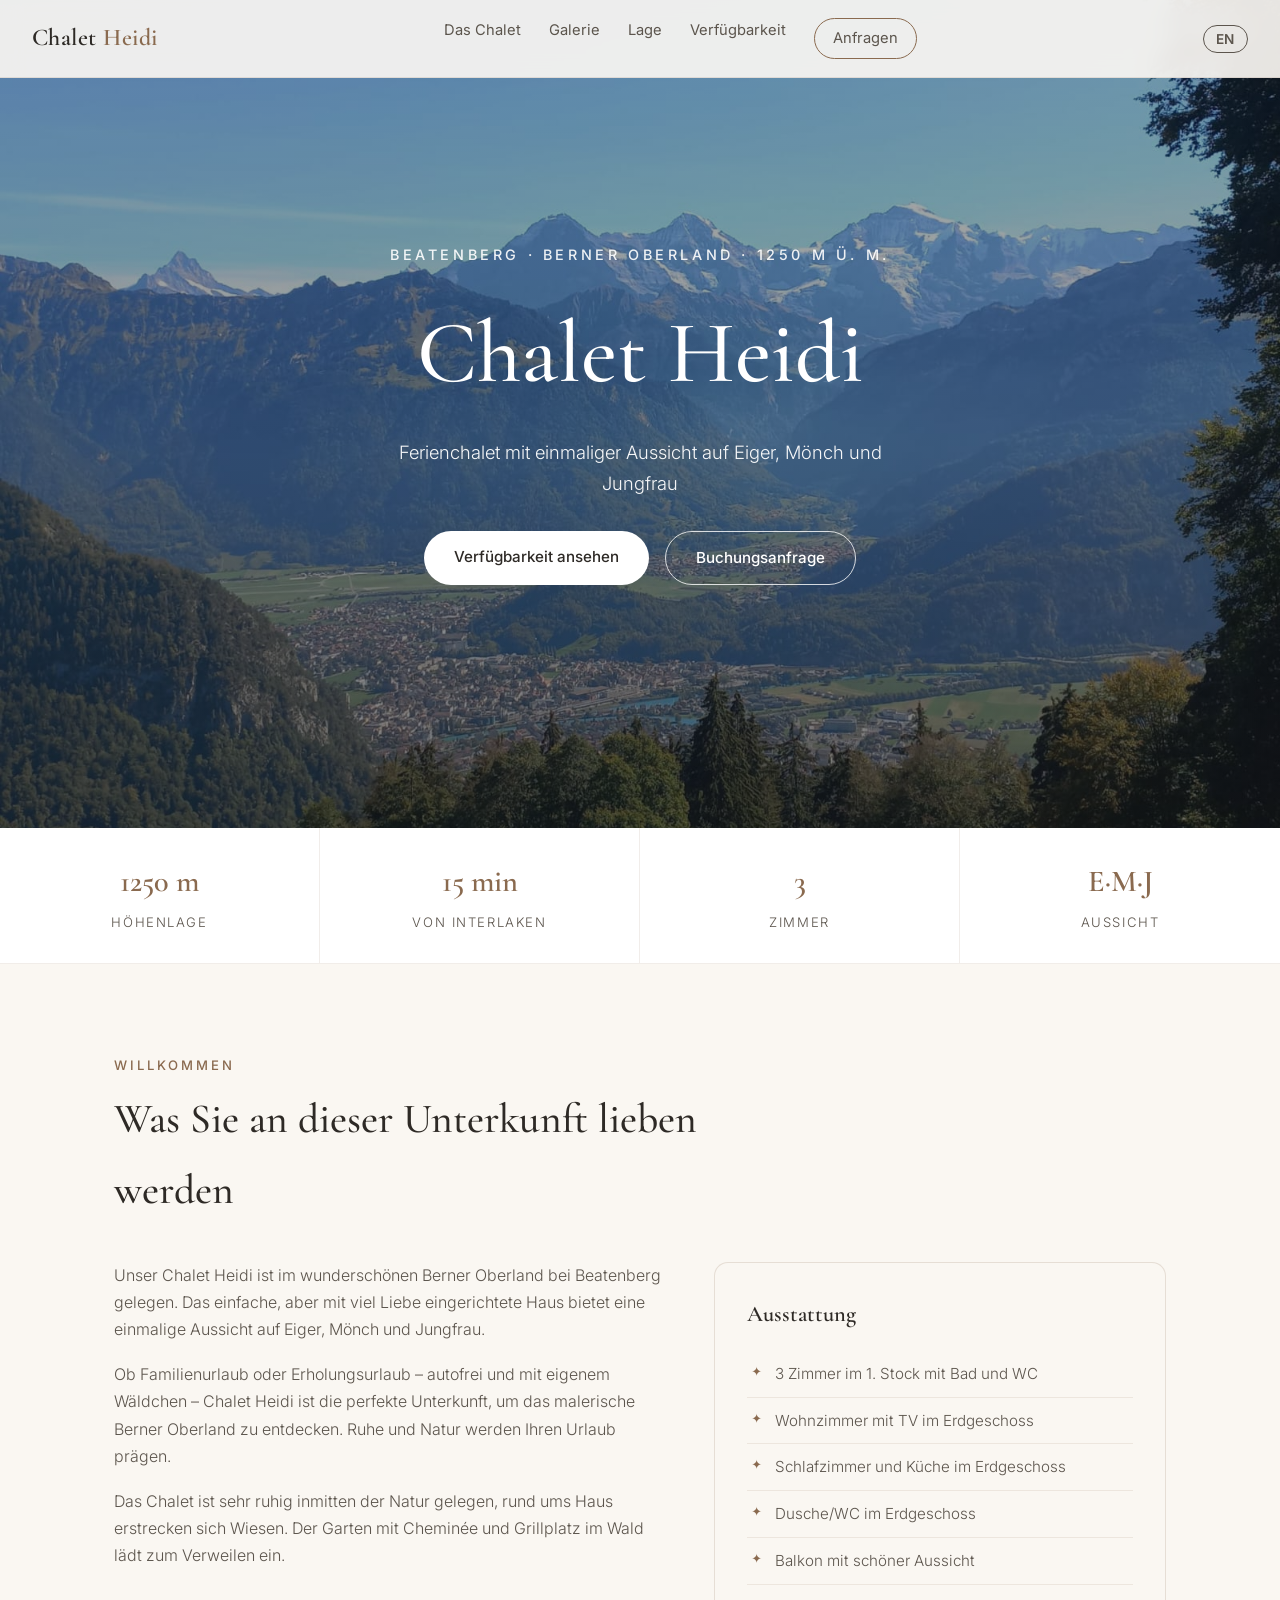
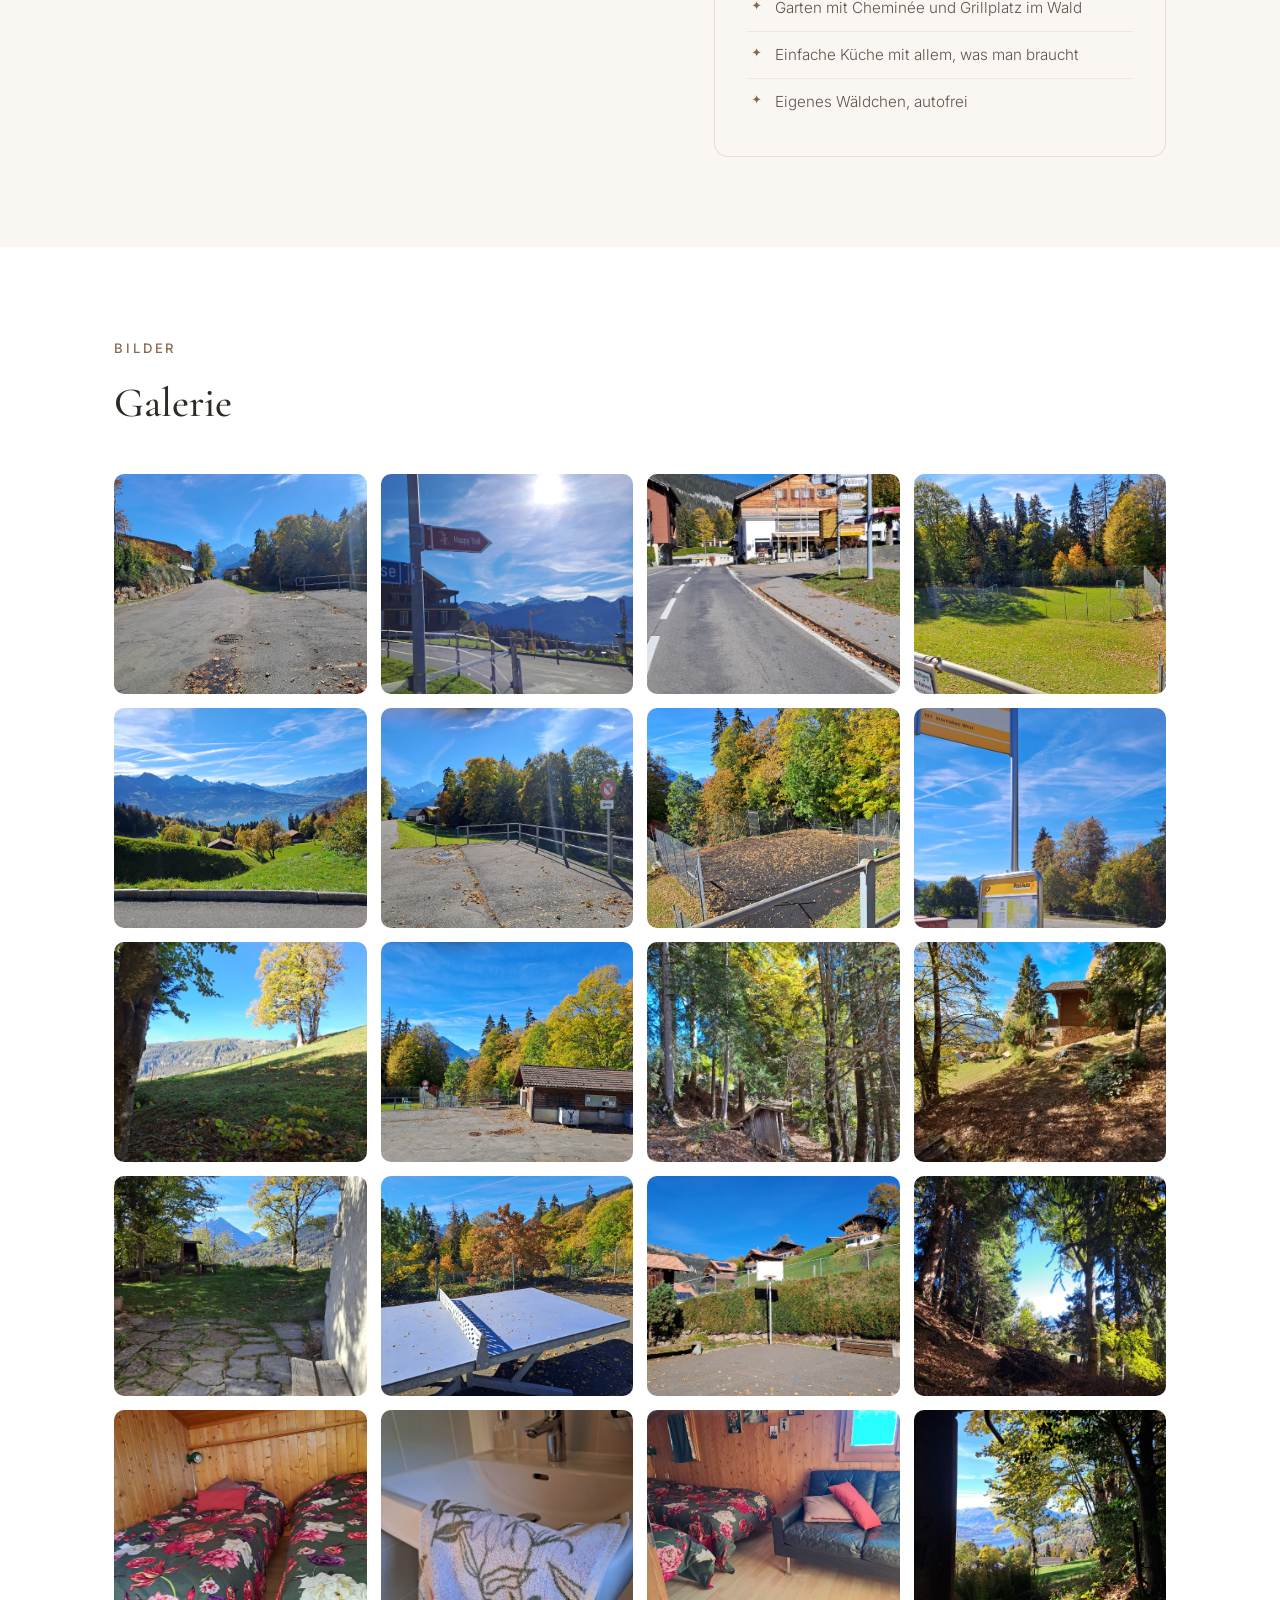
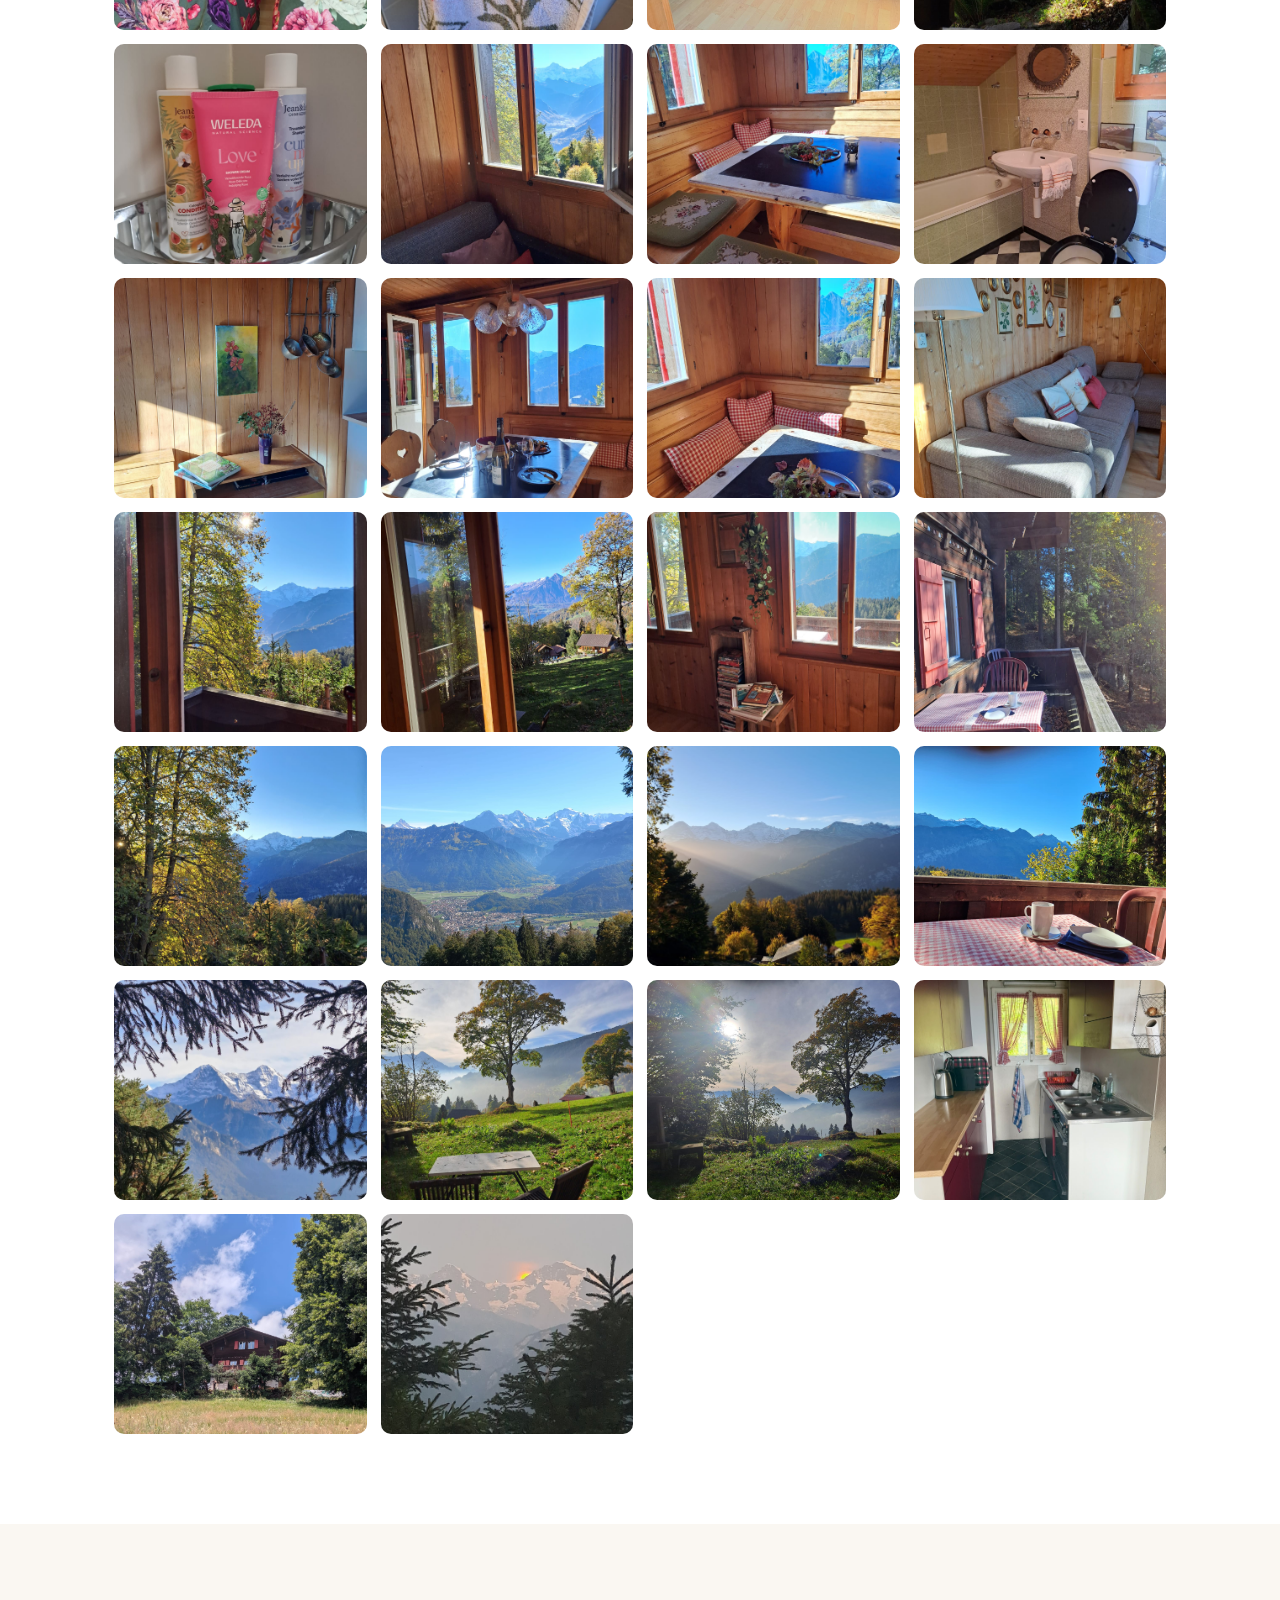
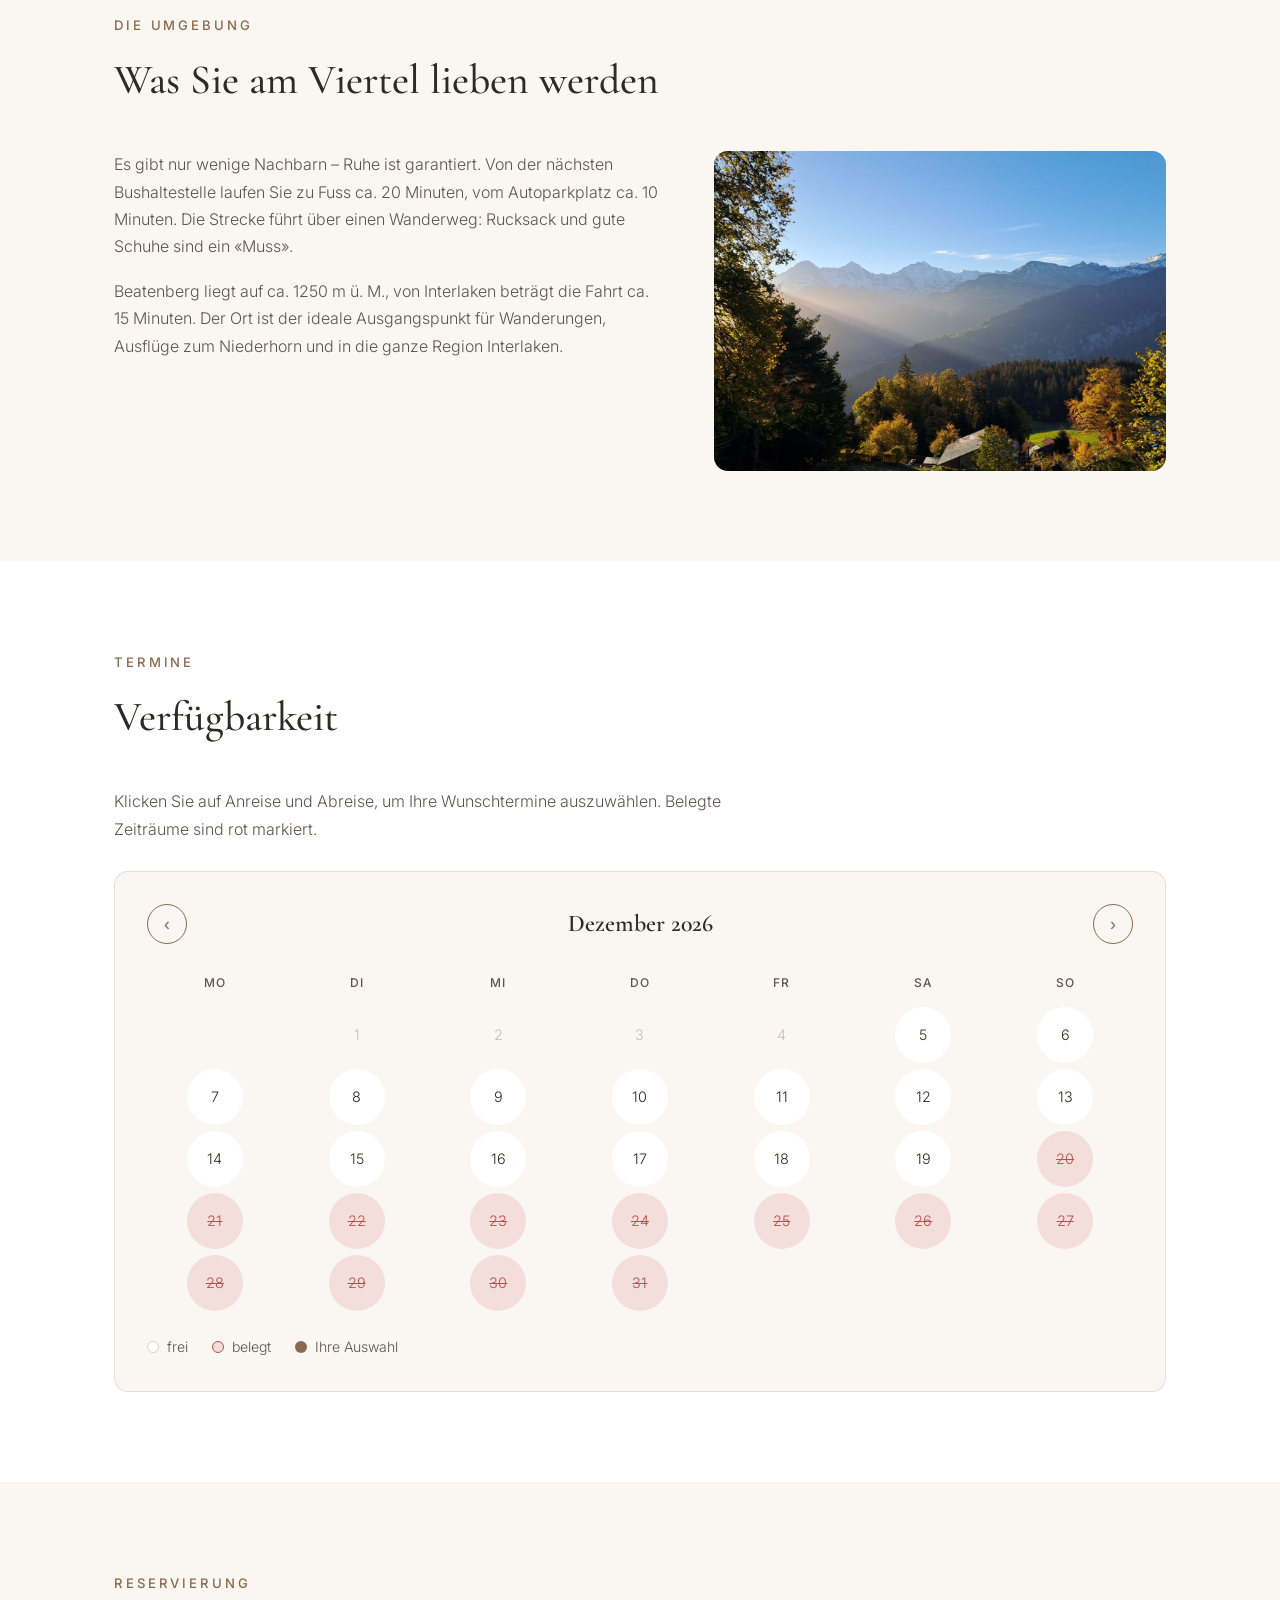
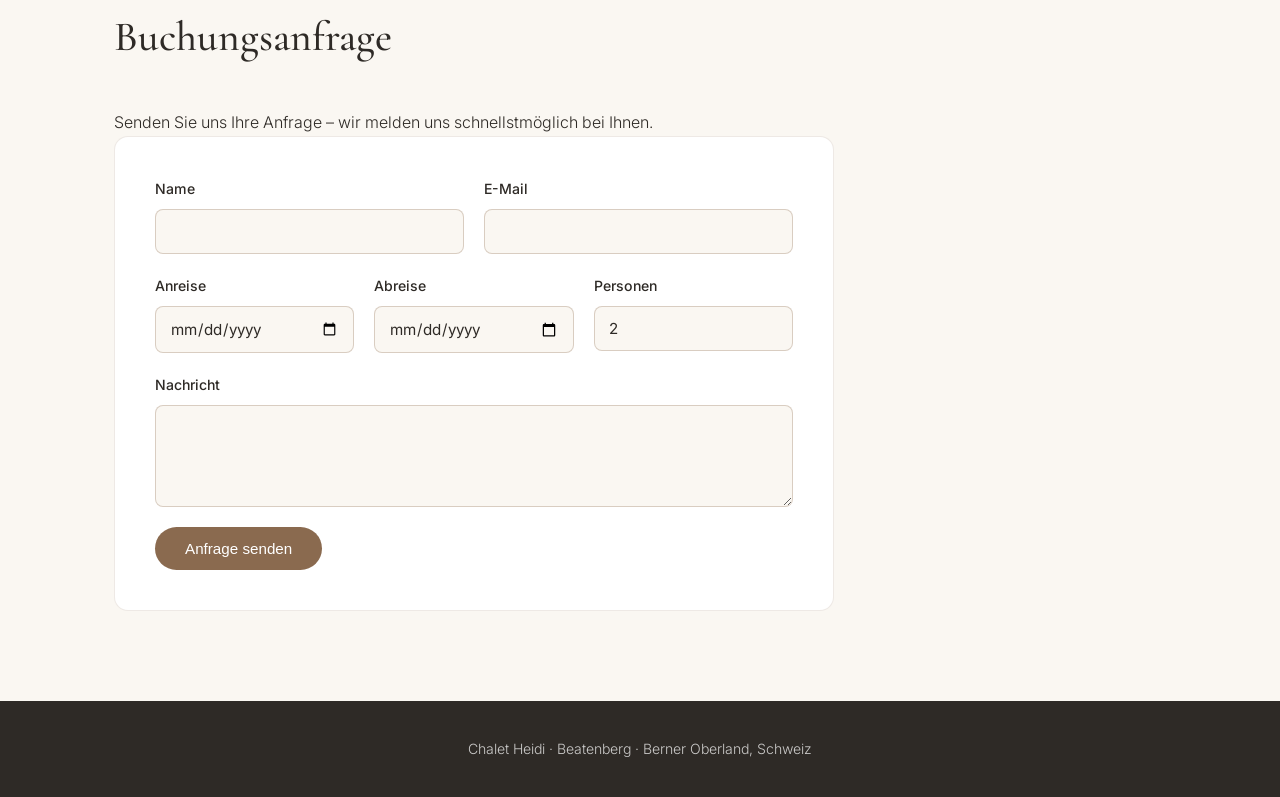
==== index.html @ 2f9cc917 "Chalet Heidi Website: Alpine Eleganz, DE/EN, Verfügbarkeitskalender, E-Mail-Anfrage Co-authored-by: " ====
<!DOCTYPE html>
<html lang="de">
<head>
<meta charset="UTF-8">
<meta name="viewport" content="width=device-width, initial-scale=1.0">
<title>Chalet Heidi · Beatenberg · Ferienchalet im Berner Oberland</title>
<meta name="description" content="Chalet Heidi in Beatenberg: ruhiges Ferienchalet mit einmaliger Aussicht auf Eiger, Mönch und Jungfrau. Jetzt Verfügbarkeit prüfen und anfragen.">
<link rel="preconnect" href="https://fonts.googleapis.com">
<link rel="preconnect" href="https://fonts.gstatic.com" crossorigin>
<link href="https://fonts.googleapis.com/css2?family=Cormorant+Garamond:wght@500;600&family=Inter:wght@300;400;500;600&display=swap" rel="stylesheet">
<link rel="stylesheet" href="css/style.css">
</head>
<body>

<header class="nav">
  <a class="brand" href="#top">Chalet <span>Heidi</span></a>
  <nav class="nav-links" id="navLinks">
    <a href="#chalet" data-i18n="nav_chalet">Das Chalet</a>
    <a href="#galerie" data-i18n="nav_gallery">Galerie</a>
    <a href="#lage" data-i18n="nav_location">Lage</a>
    <a href="#kalender" data-i18n="nav_availability">Verfügbarkeit</a>
    <a href="#kontakt" data-i18n="nav_contact" class="nav-cta">Anfragen</a>
  </nav>
  <div class="nav-right">
    <button class="lang-toggle" id="langToggle" aria-label="Sprache wechseln">EN</button>
    <button class="burger" id="burger" aria-label="Menü">
      <span></span><span></span><span></span>
    </button>
  </div>
</header>

<section class="hero" id="top">
  <img src="images/photo-34.jpg" alt="Bergpanorama Eiger Mönch Jungfrau von Beatenberg" class="hero-bg">
  <div class="hero-overlay"></div>
  <div class="hero-content">
    <p class="hero-kicker" data-i18n="hero_kicker">Beatenberg · Berner Oberland · 1250 m ü. M.</p>
    <h1>Chalet Heidi</h1>
    <p class="hero-sub" data-i18n="hero_sub">Ferienchalet mit einmaliger Aussicht auf Eiger, Mönch und Jungfrau</p>
    <div class="hero-actions">
      <a href="#kalender" class="btn btn-primary" data-i18n="hero_btn_availability">Verfügbarkeit ansehen</a>
      <a href="#kontakt" class="btn btn-outline" data-i18n="hero_btn_book">Buchungsanfrage</a>
    </div>
  </div>
</section>

<section class="facts">
  <div class="fact"><span class="fact-num">1250 m</span><span class="fact-label" data-i18n="fact_altitude">Höhenlage</span></div>
  <div class="fact"><span class="fact-num">15 min</span><span class="fact-label" data-i18n="fact_interlaken">von Interlaken</span></div>
  <div class="fact"><span class="fact-num">3</span><span class="fact-label" data-i18n="fact_rooms">Zimmer</span></div>
  <div class="fact"><span class="fact-num">E·M·J</span><span class="fact-label" data-i18n="fact_view">Aussicht</span></div>
</section>

<section class="section" id="chalet">
  <div class="container">
    <p class="eyebrow" data-i18n="chalet_eyebrow">Willkommen</p>
    <h2 class="section-title" data-i18n="chalet_title">Was Sie an dieser Unterkunft lieben werden</h2>
    <div class="two-col">
      <div>
        <p data-i18n="chalet_p1">Unser Chalet Heidi ist im wunderschönen Berner Oberland bei Beatenberg gelegen. Das einfache, aber mit viel Liebe eingerichtete Haus bietet eine einmalige Aussicht auf Eiger, Mönch und Jungfrau.</p>
        <p data-i18n="chalet_p2">Ob Familienurlaub oder Erholungsurlaub – autofrei und mit eigenem Wäldchen – Chalet Heidi ist die perfekte Unterkunft, um das malerische Berner Oberland zu entdecken. Ruhe und Natur werden Ihren Urlaub prägen.</p>
        <p data-i18n="chalet_p3">Das Chalet ist sehr ruhig inmitten der Natur gelegen, rund ums Haus erstrecken sich Wiesen. Der Garten mit Cheminée und Grillplatz im Wald lädt zum Verweilen ein.</p>
      </div>
      <div class="feature-card">
        <h3 data-i18n="features_title">Ausstattung</h3>
        <ul class="feature-list">
          <li data-i18n="feature_1">3 Zimmer im 1. Stock mit Bad und WC</li>
          <li data-i18n="feature_2">Wohnzimmer mit TV im Erdgeschoss</li>
          <li data-i18n="feature_3">Schlafzimmer und Küche im Erdgeschoss</li>
          <li data-i18n="feature_4">Dusche/WC im Erdgeschoss</li>
          <li data-i18n="feature_5">Balkon mit schöner Aussicht</li>
          <li data-i18n="feature_6">Garten mit Cheminée und Grillplatz im Wald</li>
          <li data-i18n="feature_7">Einfache Küche mit allem, was man braucht</li>
          <li data-i18n="feature_8">Eigenes Wäldchen, autofrei</li>
        </ul>
      </div>
    </div>
  </div>
</section>

<section class="section section-alt" id="galerie">
  <div class="container">
    <p class="eyebrow" data-i18n="gallery_eyebrow">Bilder</p>
    <h2 class="section-title" data-i18n="gallery_title">Galerie</h2>
    <div class="gallery" id="gallery"></div>
  </div>
</section>

<section class="section" id="lage">
  <div class="container">
    <p class="eyebrow" data-i18n="location_eyebrow">Die Umgebung</p>
    <h2 class="section-title" data-i18n="location_title">Was Sie am Viertel lieben werden</h2>
    <div class="two-col">
      <div>
        <p data-i18n="location_p1">Es gibt nur wenige Nachbarn – Ruhe ist garantiert. Von der nächsten Bushaltestelle laufen Sie zu Fuss ca. 20 Minuten, vom Autoparkplatz ca. 10 Minuten. Die Strecke führt über einen Wanderweg: Rucksack und gute Schuhe sind ein «Muss».</p>
        <p data-i18n="location_p2">Beatenberg liegt auf ca. 1250 m ü. M., von Interlaken beträgt die Fahrt ca. 15 Minuten. Der Ort ist der ideale Ausgangspunkt für Wanderungen, Ausflüge zum Niederhorn und in die ganze Region Interlaken.</p>
      </div>
      <img src="images/photo-35.jpg" alt="Aussicht vom Chalet auf die Bergwelt" class="location-img" loading="lazy">
    </div>
  </div>
</section>

<section class="section section-alt" id="kalender">
  <div class="container">
    <p class="eyebrow" data-i18n="cal_eyebrow">Termine</p>
    <h2 class="section-title" data-i18n="cal_title">Verfügbarkeit</h2>
    <p class="cal-hint" data-i18n="cal_hint">Klicken Sie auf Anreise und Abreise, um Ihre Wunschtermine auszuwählen. Belegte Zeiträume sind rot markiert.</p>
    <div class="calendar-wrap">
      <div class="calendar" id="calendar"></div>
      <div class="cal-legend">
        <span><span class="dot dot-free"></span><span data-i18n="legend_free">frei</span></span>
        <span><span class="dot dot-blocked"></span><span data-i18n="legend_blocked">belegt</span></span>
        <span><span class="dot dot-selected"></span><span data-i18n="legend_selected">Ihre Auswahl</span></span>
      </div>
    </div>
  </div>
</section>

<section class="section" id="kontakt">
  <div class="container">
    <p class="eyebrow" data-i18n="contact_eyebrow">Reservierung</p>
    <h2 class="section-title" data-i18n="contact_title">Buchungsanfrage</h2>
    <p data-i18n="contact_intro">Senden Sie uns Ihre Anfrage – wir melden uns schnellstmöglich bei Ihnen.</p>
    <form id="bookingForm" class="booking-form">
      <div class="form-row">
        <label><span data-i18n="form_name">Name</span>
          <input type="text" id="fName" required>
        </label>
        <label><span data-i18n="form_email">E-Mail</span>
          <input type="email" id="fEmail" required>
        </label>
      </div>
      <div class="form-row three">
        <label><span data-i18n="form_arrival">Anreise</span>
          <input type="date" id="fArrival" required>
        </label>
        <label><span data-i18n="form_departure">Abreise</span>
          <input type="date" id="fDeparture" required>
        </label>
        <label><span data-i18n="form_guests">Personen</span>
          <input type="number" id="fGuests" min="1" max="8" value="2" required>
        </label>
      </div>
      <label><span data-i18n="form_message">Nachricht</span>
        <textarea id="fMessage" rows="4"></textarea>
      </label>
      <p class="form-error" id="formError" hidden data-i18n="form_error">Der gewählte Zeitraum enthält belegte Tage. Bitte wählen Sie andere Termine.</p>
      <button type="submit" class="btn btn-primary" data-i18n="form_submit">Anfrage senden</button>
    </form>
  </div>
</section>

<footer class="footer">
  <div class="container">
    <p>Chalet Heidi · Beatenberg · <span data-i18n="footer_region">Berner Oberland, Schweiz</span></p>
  </div>
</footer>

<script src="js/availability.js"></script>
<script src="js/main.js"></script>
</body>
</html>
---- css/style.css ----
:root {
  --wood: #8a6a4f;
  --wood-dark: #6b5138;
  --cream: #faf7f2;
  --sand: #efe8dd;
  --ink: #2e2a26;
  --ink-soft: #5c554d;
  --white: #ffffff;
  --accent: #7d9a7c;
  --danger: #b0524a;
  --radius: 14px;
  --font-serif: "Cormorant Garamond", Georgia, serif;
  --font-sans: "Inter", system-ui, sans-serif;
}

* { margin: 0; padding: 0; box-sizing: border-box; }

html { scroll-behavior: smooth; }

body {
  font-family: var(--font-sans);
  color: var(--ink);
  background: var(--cream);
  line-height: 1.7;
  font-weight: 300;
}

img { display: block; max-width: 100%; }

.container { max-width: 1100px; margin: 0 auto; padding: 0 24px; }

.nav {
  position: fixed;
  top: 0; left: 0; right: 0;
  z-index: 100;
  display: flex;
  align-items: center;
  justify-content: space-between;
  padding: 18px 32px;
  background: rgba(250, 247, 242, 0.92);
  backdrop-filter: blur(10px);
  border-bottom: 1px solid rgba(138, 106, 79, 0.15);
}

.brand {
  font-family: var(--font-serif);
  font-size: 1.5rem;
  font-weight: 600;
  color: var(--ink);
  text-decoration: none;
  letter-spacing: 0.02em;
}

.brand span { color: var(--wood); }

.nav-links { display: flex; gap: 28px; }

.nav-links a {
  color: var(--ink-soft);
  text-decoration: none;
  font-size: 0.92rem;
  font-weight: 400;
  transition: color 0.2s;
}

.nav-links a:hover { color: var(--wood); }

.nav-cta {
  border: 1px solid var(--wood);
  border-radius: 999px;
  padding: 7px 18px;
  color: var(--wood);
}

.nav-cta:hover { background: var(--wood); color: var(--white); }

.nav-right { display: flex; align-items: center; gap: 14px; }

.lang-toggle {
  font-family: var(--font-sans);
  font-size: 0.85rem;
  font-weight: 600;
  letter-spacing: 0.05em;
  background: none;
  border: 1px solid var(--ink-soft);
  border-radius: 999px;
  padding: 5px 12px;
  cursor: pointer;
  color: var(--ink-soft);
  transition: all 0.2s;
}

.lang-toggle:hover { border-color: var(--wood); color: var(--wood); }

.burger {
  display: none;
  flex-direction: column;
  gap: 5px;
  background: none;
  border: none;
  cursor: pointer;
  padding: 4px;
}

.burger span {
  width: 22px;
  height: 2px;
  background: var(--ink);
}

.hero {
  position: relative;
  height: 92vh;
  min-height: 540px;
  display: flex;
  align-items: center;
  justify-content: center;
  overflow: hidden;
}

.hero-bg {
  position: absolute;
  inset: 0;
  width: 100%;
  height: 100%;
  object-fit: cover;
}

.hero-overlay {
  position: absolute;
  inset: 0;
  background: linear-gradient(to bottom, rgba(20, 24, 28, 0.35), rgba(20, 24, 28, 0.55));
}

.hero-content {
  position: relative;
  z-index: 1;
  text-align: center;
  color: var(--white);
  padding: 0 24px;
  max-width: 800px;
}

.hero-kicker {
  font-size: 0.9rem;
  letter-spacing: 0.25em;
  text-transform: uppercase;
  font-weight: 500;
  opacity: 0.9;
}

.hero h1 {
  font-family: var(--font-serif);
  font-size: clamp(3rem, 8vw, 5.5rem);
  font-weight: 500;
  margin: 12px 0 8px;
}

.hero-sub {
  font-size: 1.15rem;
  font-weight: 300;
  opacity: 0.95;
  max-width: 560px;
  margin: 0 auto 32px;
}

.hero-actions {
  display: flex;
  gap: 16px;
  justify-content: center;
  flex-wrap: wrap;
}

.btn {
  display: inline-block;
  padding: 13px 30px;
  border-radius: 999px;
  font-size: 0.95rem;
  font-weight: 500;
  text-decoration: none;
  cursor: pointer;
  border: none;
  transition: all 0.25s;
}

.btn-primary {
  background: var(--white);
  color: var(--ink);
}

.btn-primary:hover {
  background: var(--wood);
  color: var(--white);
}

.btn-outline {
  border: 1px solid rgba(255, 255, 255, 0.8);
  color: var(--white);
}

.btn-outline:hover { background: rgba(255, 255, 255, 0.15); }

.facts {
  display: grid;
  grid-template-columns: repeat(4, 1fr);
  background: var(--white);
  border-bottom: 1px solid rgba(138, 106, 79, 0.12);
}

.fact {
  text-align: center;
  padding: 28px 16px;
  border-right: 1px solid rgba(138, 106, 79, 0.12);
}

.fact:last-child { border-right: none; }

.fact-num {
  display: block;
  font-family: var(--font-serif);
  font-size: 1.9rem;
  font-weight: 600;
  color: var(--wood);
}

.fact-label {
  font-size: 0.82rem;
  letter-spacing: 0.12em;
  text-transform: uppercase;
  color: var(--ink-soft);
}

.section { padding: 90px 0; }

.section-alt { background: var(--white); }

.eyebrow {
  font-size: 0.82rem;
  letter-spacing: 0.22em;
  text-transform: uppercase;
  color: var(--wood);
  font-weight: 500;
  margin-bottom: 8px;
}

.section-title {
  font-family: var(--font-serif);
  font-size: clamp(1.9rem, 4vw, 2.6rem);
  font-weight: 500;
  margin-bottom: 36px;
  max-width: 700px;
}

.two-col {
  display: grid;
  grid-template-columns: 1.1fr 0.9fr;
  gap: 48px;
  align-items: start;
}

.two-col p { margin-bottom: 18px; color: var(--ink-soft); }

.feature-card {
  background: var(--cream);
  border: 1px solid rgba(138, 106, 79, 0.18);
  border-radius: var(--radius);
  padding: 32px;
}

.feature-card h3 {
  font-family: var(--font-serif);
  font-size: 1.4rem;
  font-weight: 600;
  margin-bottom: 18px;
}

.feature-list { list-style: none; }

.feature-list li {
  padding: 10px 0 10px 28px;
  border-bottom: 1px solid rgba(138, 106, 79, 0.12);
  color: var(--ink-soft);
  font-size: 0.95rem;
  position: relative;
}

.feature-list li:last-child { border-bottom: none; }

.feature-list li::before {
  content: "✦";
  position: absolute;
  left: 4px;
  color: var(--wood);
  font-size: 0.8rem;
}

.gallery {
  display: grid;
  grid-template-columns: repeat(auto-fill, minmax(240px, 1fr));
  gap: 14px;
}

.gallery img {
  width: 100%;
  height: 220px;
  object-fit: cover;
  border-radius: 10px;
  cursor: pointer;
  transition: transform 0.25s, box-shadow 0.25s;
}

.gallery img:hover {
  transform: scale(1.02);
  box-shadow: 0 10px 30px rgba(46, 42, 38, 0.18);
}

.location-img {
  border-radius: var(--radius);
  height: 100%;
  min-height: 320px;
  object-fit: cover;
  width: 100%;
}

.cal-hint {
  color: var(--ink-soft);
  margin-bottom: 28px;
  max-width: 640px;
}

.calendar-wrap {
  background: var(--cream);
  border: 1px solid rgba(138, 106, 79, 0.18);
  border-radius: var(--radius);
  padding: 32px;
}

.cal-head {
  display: flex;
  align-items: center;
  justify-content: space-between;
  margin-bottom: 20px;
}

.cal-title {
  font-family: var(--font-serif);
  font-size: 1.5rem;
  font-weight: 600;
  min-width: 220px;
  text-align: center;
}

.cal-nav {
  background: none;
  border: 1px solid var(--wood);
  border-radius: 50%;
  width: 40px;
  height: 40px;
  font-size: 1.1rem;
  color: var(--wood);
  cursor: pointer;
  transition: all 0.2s;
}

.cal-nav:hover { background: var(--wood); color: var(--white); }

.cal-grid {
  display: grid;
  grid-template-columns: repeat(7, 1fr);
  gap: 6px;
}

.cal-dow {
  text-align: center;
  font-size: 0.75rem;
  letter-spacing: 0.08em;
  text-transform: uppercase;
  color: var(--ink-soft);
  padding: 8px 0;
  font-weight: 500;
}

.cal-day {
  aspect-ratio: 1;
  max-width: 56px;
  width: 100%;
  margin: 0 auto;
  display: flex;
  align-items: center;
  justify-content: center;
  border-radius: 50%;
  font-size: 0.9rem;
  color: var(--ink);
  background: var(--white);
  border: 1px solid transparent;
  cursor: pointer;
  transition: all 0.15s;
}

.cal-day:hover:not(.blocked):not(.past):not(.empty) {
  border-color: var(--wood);
}

.cal-day.empty { background: none; cursor: default; }

.cal-day.past { color: #c4bdb4; background: transparent; cursor: default; }

.cal-day.blocked {
  background: #f3dedc;
  color: var(--danger);
  cursor: not-allowed;
  text-decoration: line-through;
}

.cal-day.selected {
  background: var(--wood);
  color: var(--white);
  font-weight: 600;
}

.cal-day.in-range {
  background: var(--sand);
  border-radius: 8px;
}

.cal-legend {
  display: flex;
  gap: 24px;
  margin-top: 24px;
  flex-wrap: wrap;
  color: var(--ink-soft);
  font-size: 0.88rem;
}

.cal-legend > span { display: flex; align-items: center; gap: 8px; }

.dot {
  width: 12px;
  height: 12px;
  border-radius: 50%;
  display: inline-block;
}

.dot-free { background: var(--white); border: 1px solid #d8d2c8; }
.dot-blocked { background: #f3dedc; border: 1px solid var(--danger); }
.dot-selected { background: var(--wood); }

.booking-form {
  display: flex;
  flex-direction: column;
  gap: 20px;
  max-width: 720px;
  background: var(--white);
  border: 1px solid rgba(138, 106, 79, 0.15);
  border-radius: var(--radius);
  padding: 40px;
}

.form-row {
  display: grid;
  grid-template-columns: 1fr 1fr;
  gap: 20px;
}

.form-row.three { grid-template-columns: 1fr 1fr 1fr; }

.booking-form label {
  display: flex;
  flex-direction: column;
  gap: 8px;
  font-size: 0.88rem;
  font-weight: 500;
  color: var(--ink);
}

.booking-form input,
.booking-form textarea {
  font-family: var(--font-sans);
  font-size: 0.95rem;
  padding: 12px 14px;
  border: 1px solid rgba(138, 106, 79, 0.3);
  border-radius: 8px;
  background: var(--cream);
  color: var(--ink);
  outline: none;
  transition: border-color 0.2s;
}

.booking-form input:focus,
.booking-form textarea:focus { border-color: var(--wood); }

.form-error {
  color: var(--danger);
  font-size: 0.9rem;
  background: #f9ebe9;
  border-radius: 8px;
  padding: 12px 16px;
}

.booking-form .btn-primary {
  background: var(--wood);
  color: var(--white);
  align-self: flex-start;
}

.booking-form .btn-primary:hover { background: var(--wood-dark); }

.footer {
  background: var(--ink);
  color: rgba(255, 255, 255, 0.75);
  text-align: center;
  padding: 36px 0;
  font-size: 0.88rem;
}

@media (max-width: 860px) {
  .two-col { grid-template-columns: 1fr; }
  .form-row, .form-row.three { grid-template-columns: 1fr; }
  .facts { grid-template-columns: repeat(2, 1fr); }
  .fact:nth-child(2) { border-right: none; }
  .fact:nth-child(-n+2) { border-bottom: 1px solid rgba(138, 106, 79, 0.12); }
}

@media (max-width: 760px) {
  .nav-links {
    display: none;
    position: absolute;
    top: 100%;
    left: 0;
    right: 0;
    background: var(--cream);
    flex-direction: column;
    padding: 24px 32px;
    gap: 18px;
    border-bottom: 1px solid rgba(138, 106, 79, 0.15);
  }
  .nav-links.open { display: flex; }
  .burger { display: flex; }
  .section { padding: 64px 0; }
  .calendar-wrap { padding: 20px 12px; }
  .cal-day { max-width: 40px; font-size: 0.8rem; }
  .booking-form { padding: 24px; }
}

.lightbox {
  position: fixed;
  inset: 0;
  z-index: 200;
  background: rgba(20, 22, 25, 0.92);
  display: flex;
  align-items: center;
  justify-content: center;
  padding: 24px;
  cursor: zoom-out;
}

.lightbox img {
  max-width: 92vw;
  max-height: 88vh;
  border-radius: 10px;
  object-fit: contain;
}
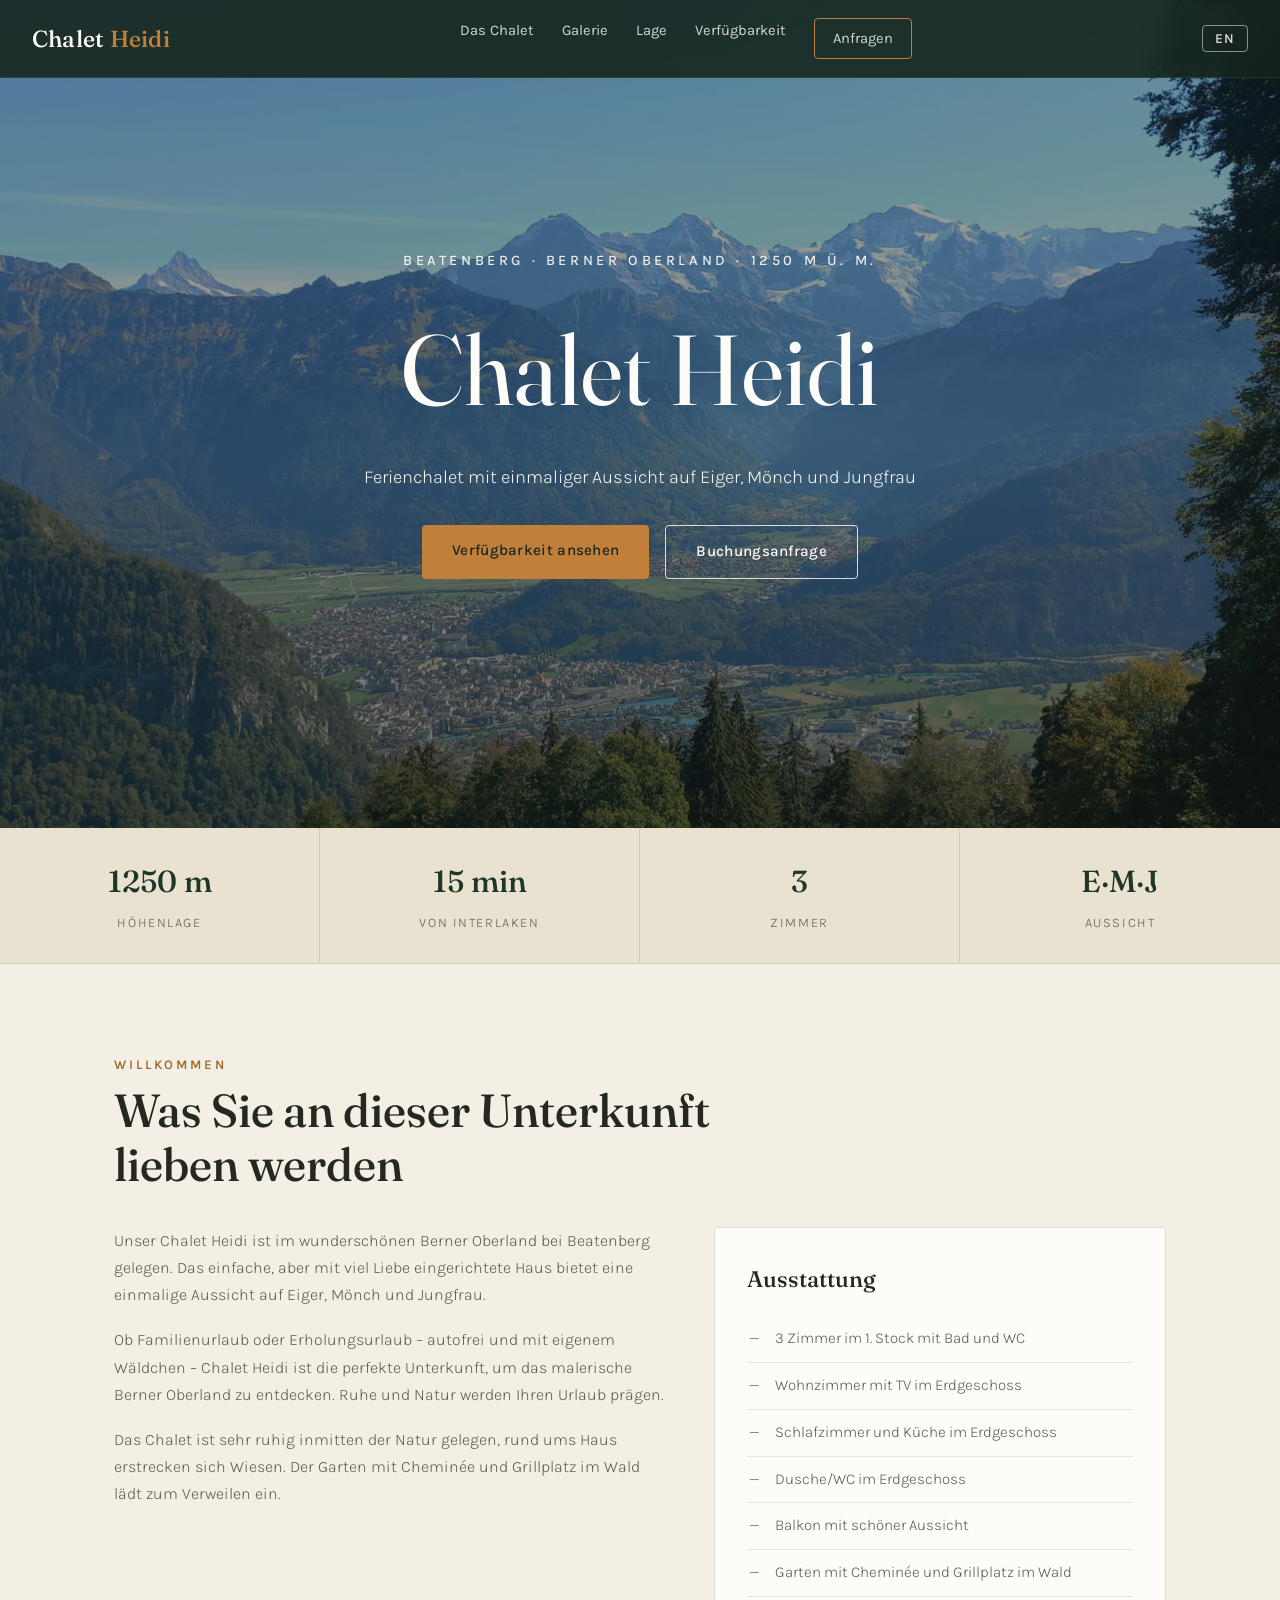
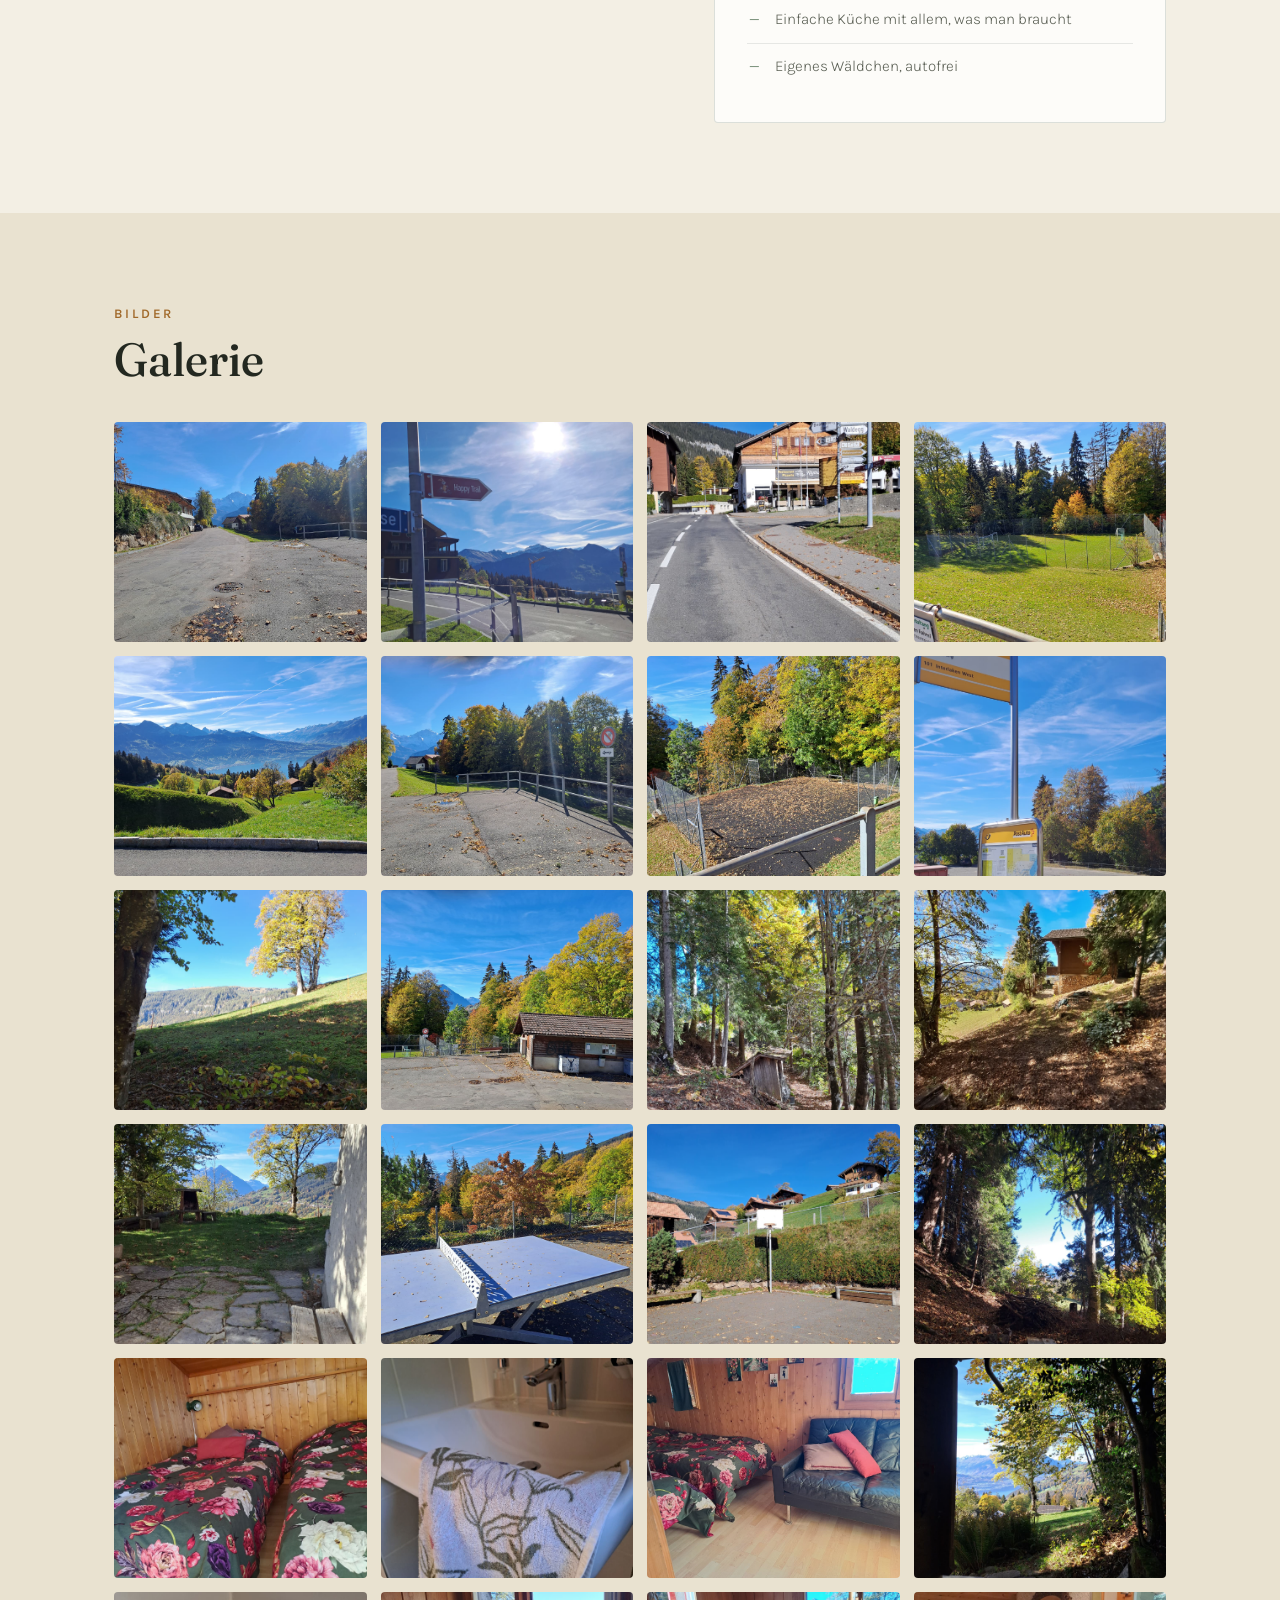
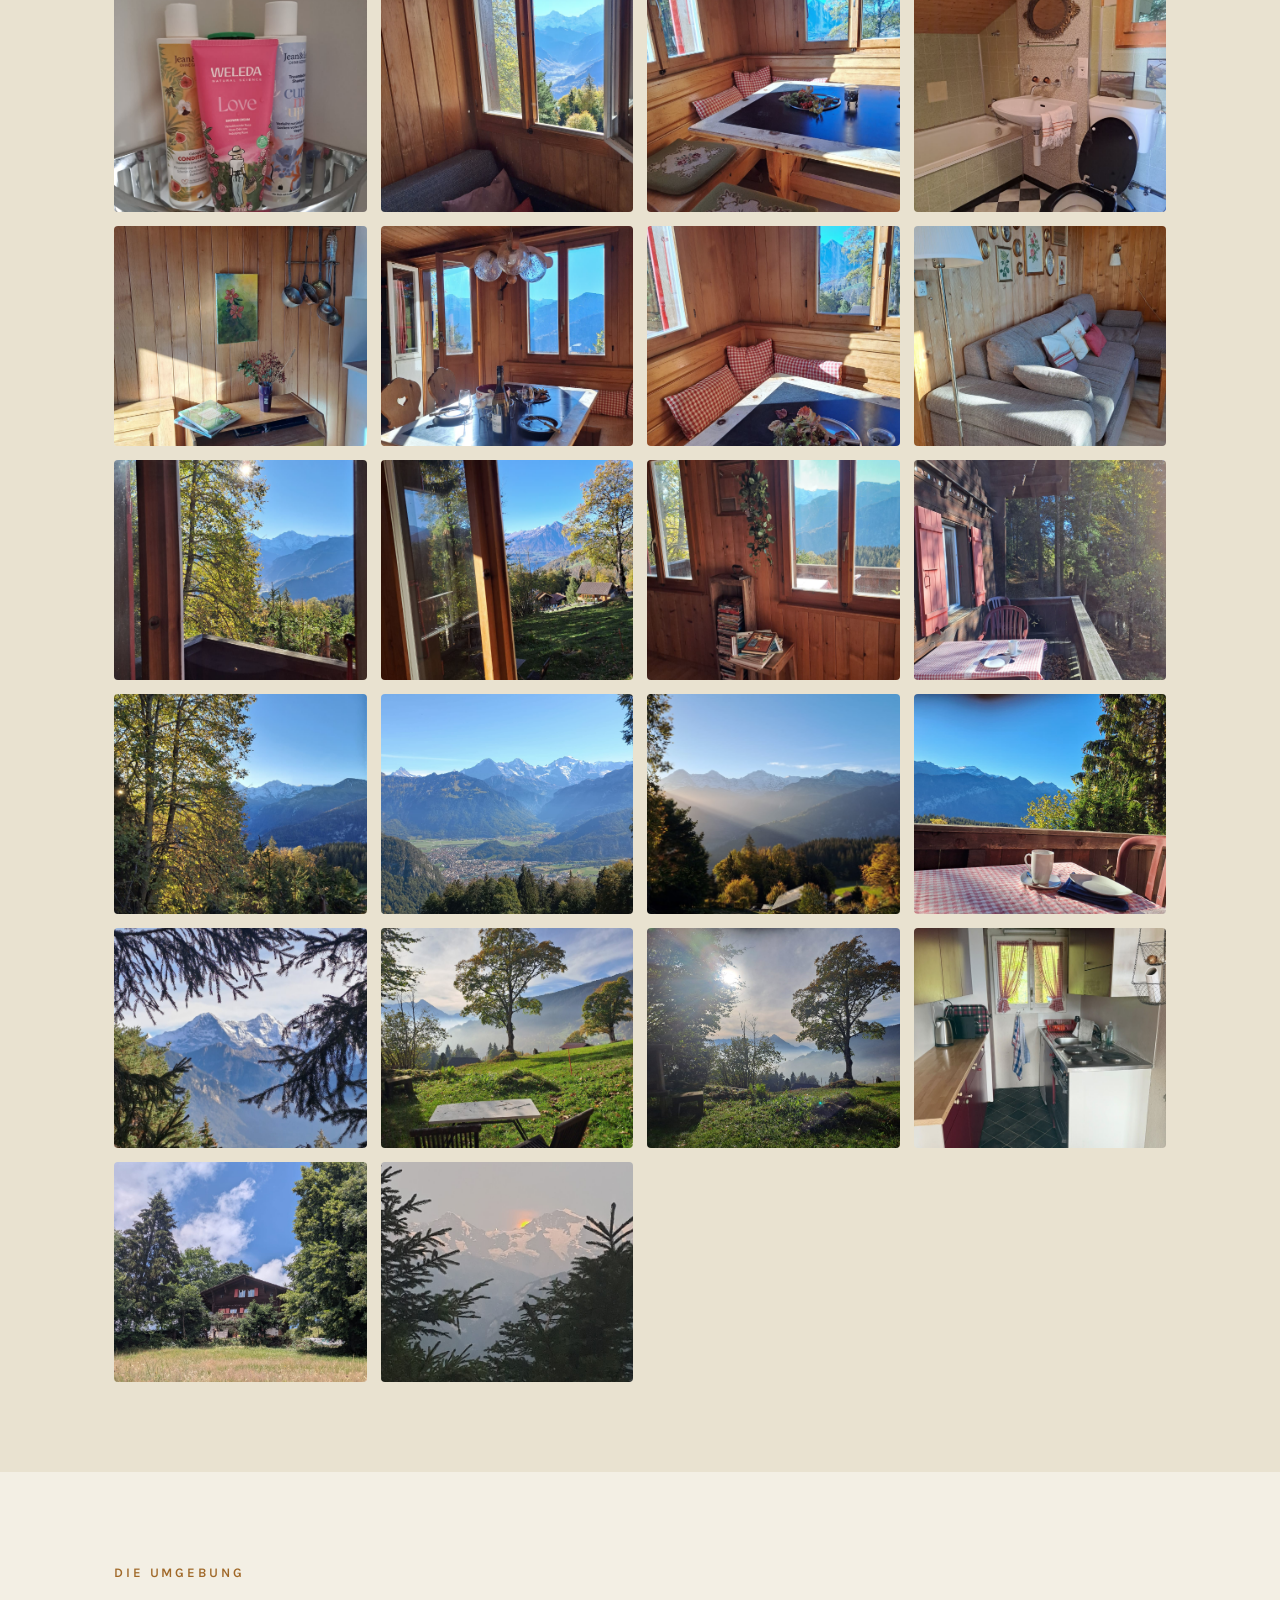
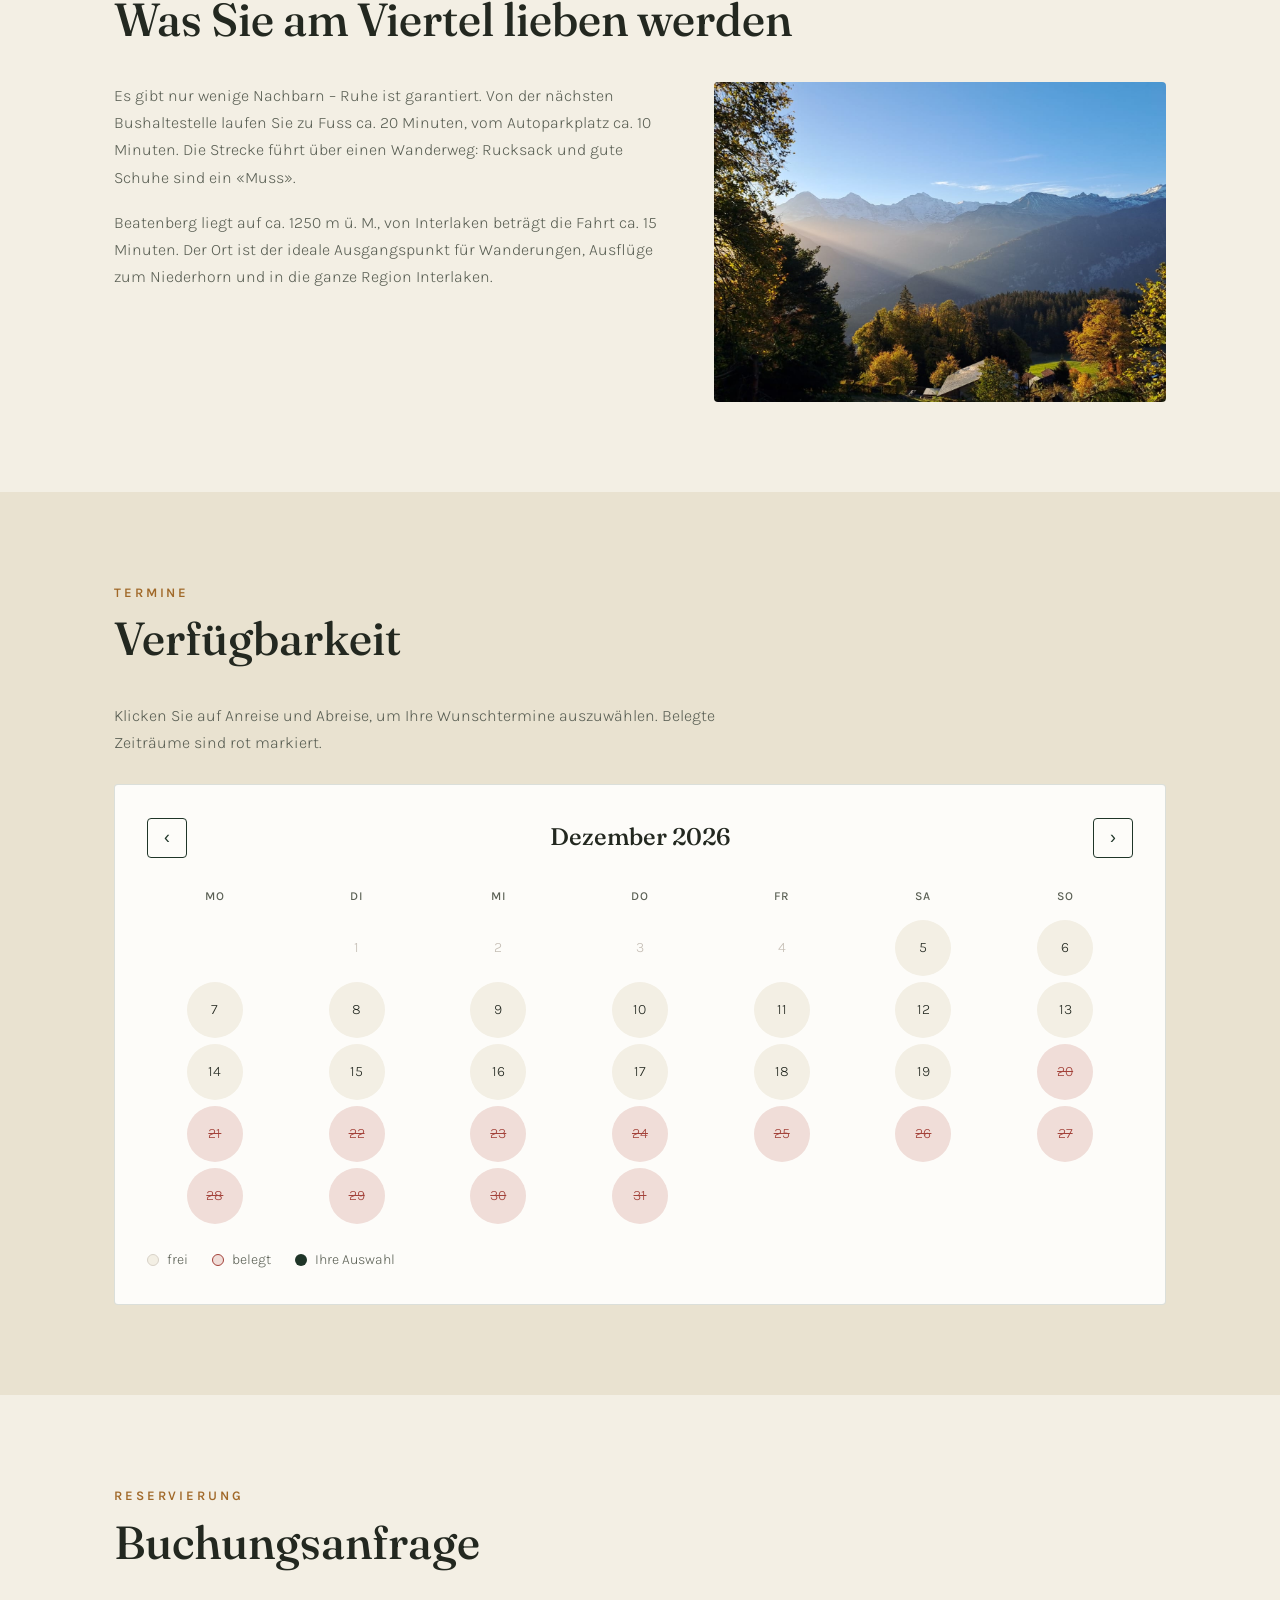
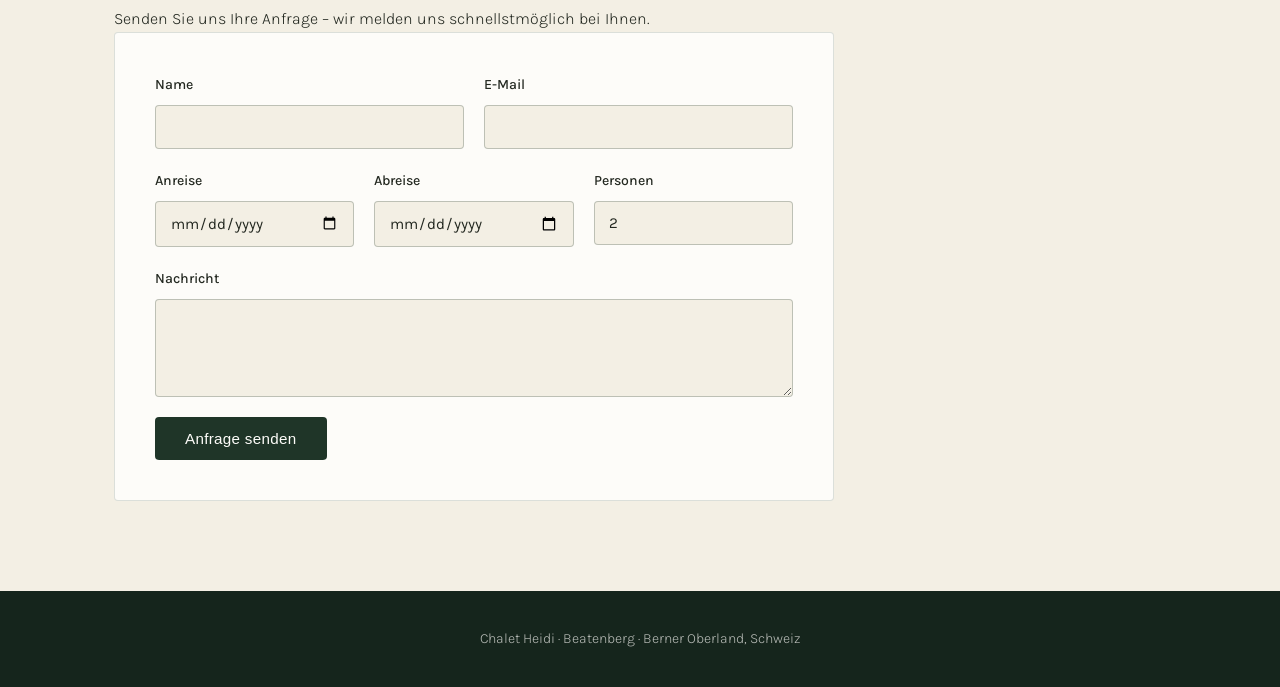
==== commit a4c3c569: "Redesign: Fraunces + Karla Typografie, Tannengruen/Laerche-Farbpalette statt Beige-Braun Co-authored" ====
--- a/index.html
+++ b/index.html
@@ -7,7 +7,7 @@
 <meta name="description" content="Chalet Heidi in Beatenberg: ruhiges Ferienchalet mit einmaliger Aussicht auf Eiger, Mönch und Jungfrau. Jetzt Verfügbarkeit prüfen und anfragen.">
 <link rel="preconnect" href="https://fonts.googleapis.com">
 <link rel="preconnect" href="https://fonts.gstatic.com" crossorigin>
-<link href="https://fonts.googleapis.com/css2?family=Cormorant+Garamond:wght@500;600&family=Inter:wght@300;400;500;600&display=swap" rel="stylesheet">
+<link href="https://fonts.googleapis.com/css2?family=Fraunces:opsz,wght@9..144,400;9..144,500;9..144,600&family=Karla:wght@300;400;500;600&display=swap" rel="stylesheet">
 <link rel="stylesheet" href="css/style.css">
 </head>
 <body>
--- a/css/style.css
+++ b/css/style.css
@@ -1,16 +1,18 @@
 :root {
-  --wood: #8a6a4f;
-  --wood-dark: #6b5138;
-  --cream: #faf7f2;
-  --sand: #efe8dd;
-  --ink: #2e2a26;
-  --ink-soft: #5c554d;
-  --white: #ffffff;
-  --accent: #7d9a7c;
-  --danger: #b0524a;
-  --radius: 14px;
-  --font-serif: "Cormorant Garamond", Georgia, serif;
-  --font-sans: "Inter", system-ui, sans-serif;
+  --pine: #1f3528;
+  --pine-deep: #15251c;
+  --moss: #4f6f52;
+  --paper: #f3efe4;
+  --paper-warm: #e9e2d0;
+  --ink: #232820;
+  --ink-soft: #5a5f54;
+  --white: #fdfcf9;
+  --accent: #c07f3a;
+  --accent-dark: #a06828;
+  --danger: #a3423a;
+  --radius: 4px;
+  --font-serif: "Fraunces", Georgia, serif;
+  --font-sans: "Karla", system-ui, sans-serif;
 }
 
 * { margin: 0; padding: 0; box-sizing: border-box; }
@@ -20,7 +22,7 @@
 body {
   font-family: var(--font-sans);
   color: var(--ink);
-  background: var(--cream);
+  background: var(--paper);
   line-height: 1.7;
   font-weight: 300;
 }
@@ -37,42 +39,42 @@
   align-items: center;
   justify-content: space-between;
   padding: 18px 32px;
-  background: rgba(250, 247, 242, 0.92);
+  background: rgba(21, 37, 28, 0.88);
   backdrop-filter: blur(10px);
-  border-bottom: 1px solid rgba(138, 106, 79, 0.15);
+  border-bottom: 1px solid rgba(243, 239, 228, 0.08);
 }
 
 .brand {
   font-family: var(--font-serif);
-  font-size: 1.5rem;
-  font-weight: 600;
-  color: var(--ink);
+  font-size: 1.45rem;
+  font-weight: 500;
+  color: var(--white);
   text-decoration: none;
-  letter-spacing: 0.02em;
-}
-
-.brand span { color: var(--wood); }
+  letter-spacing: 0.01em;
+}
+
+.brand span { color: var(--accent); }
 
 .nav-links { display: flex; gap: 28px; }
 
 .nav-links a {
-  color: var(--ink-soft);
+  color: rgba(253, 252, 249, 0.82);
   text-decoration: none;
   font-size: 0.92rem;
   font-weight: 400;
   transition: color 0.2s;
 }
 
-.nav-links a:hover { color: var(--wood); }
+.nav-links a:hover { color: var(--accent); }
 
 .nav-cta {
-  border: 1px solid var(--wood);
-  border-radius: 999px;
+  border: 1px solid var(--accent);
+  border-radius: var(--radius);
   padding: 7px 18px;
-  color: var(--wood);
-}
-
-.nav-cta:hover { background: var(--wood); color: var(--white); }
+  color: var(--accent);
+}
+
+.nav-cta:hover { background: var(--accent); color: var(--pine-deep); }
 
 .nav-right { display: flex; align-items: center; gap: 14px; }
 
@@ -80,17 +82,17 @@
   font-family: var(--font-sans);
   font-size: 0.85rem;
   font-weight: 600;
-  letter-spacing: 0.05em;
+  letter-spacing: 0.08em;
   background: none;
-  border: 1px solid var(--ink-soft);
-  border-radius: 999px;
+  border: 1px solid rgba(253, 252, 249, 0.5);
+  border-radius: var(--radius);
   padding: 5px 12px;
   cursor: pointer;
-  color: var(--ink-soft);
+  color: rgba(253, 252, 249, 0.85);
   transition: all 0.2s;
 }
 
-.lang-toggle:hover { border-color: var(--wood); color: var(--wood); }
+.lang-toggle:hover { border-color: var(--accent); color: var(--accent); }
 
 .burger {
   display: none;
@@ -105,7 +107,7 @@
 .burger span {
   width: 22px;
   height: 2px;
-  background: var(--ink);
+  background: var(--white);
 }
 
 .hero {
@@ -129,7 +131,7 @@
 .hero-overlay {
   position: absolute;
   inset: 0;
-  background: linear-gradient(to bottom, rgba(20, 24, 28, 0.35), rgba(20, 24, 28, 0.55));
+  background: linear-gradient(to bottom, rgba(15, 25, 19, 0.4), rgba(15, 25, 19, 0.55));
 }
 
 .hero-content {
@@ -151,8 +153,10 @@
 
 .hero h1 {
   font-family: var(--font-serif);
-  font-size: clamp(3rem, 8vw, 5.5rem);
-  font-weight: 500;
+  font-size: clamp(3.2rem, 9vw, 6.2rem);
+  font-weight: 400;
+  font-variation-settings: "opsz" 144;
+  letter-spacing: 0.01em;
   margin: 12px 0 8px;
 }
 
@@ -174,9 +178,10 @@
 .btn {
   display: inline-block;
   padding: 13px 30px;
-  border-radius: 999px;
+  border-radius: var(--radius);
   font-size: 0.95rem;
   font-weight: 500;
+  letter-spacing: 0.02em;
   text-decoration: none;
   cursor: pointer;
   border: none;
@@ -184,13 +189,13 @@
 }
 
 .btn-primary {
+  background: var(--accent);
+  color: var(--pine-deep);
+}
+
+.btn-primary:hover {
   background: var(--white);
-  color: var(--ink);
-}
-
-.btn-primary:hover {
-  background: var(--wood);
-  color: var(--white);
+  color: var(--pine-deep);
 }
 
 .btn-outline {
@@ -203,14 +208,14 @@
 .facts {
   display: grid;
   grid-template-columns: repeat(4, 1fr);
-  background: var(--white);
-  border-bottom: 1px solid rgba(138, 106, 79, 0.12);
+  background: var(--paper-warm);
+  border-bottom: 1px solid rgba(31, 53, 40, 0.12);
 }
 
 .fact {
   text-align: center;
   padding: 28px 16px;
-  border-right: 1px solid rgba(138, 106, 79, 0.12);
+  border-right: 1px solid rgba(31, 53, 40, 0.12);
 }
 
 .fact:last-child { border-right: none; }
@@ -219,8 +224,8 @@
   display: block;
   font-family: var(--font-serif);
   font-size: 1.9rem;
-  font-weight: 600;
-  color: var(--wood);
+  font-weight: 500;
+  color: var(--pine);
 }
 
 .fact-label {
@@ -232,21 +237,23 @@
 
 .section { padding: 90px 0; }
 
-.section-alt { background: var(--white); }
+.section-alt { background: var(--paper-warm); }
 
 .eyebrow {
   font-size: 0.82rem;
   letter-spacing: 0.22em;
   text-transform: uppercase;
-  color: var(--wood);
-  font-weight: 500;
+  color: var(--accent-dark);
+  font-weight: 600;
   margin-bottom: 8px;
 }
 
 .section-title {
   font-family: var(--font-serif);
-  font-size: clamp(1.9rem, 4vw, 2.6rem);
-  font-weight: 500;
+  font-size: clamp(2rem, 4.5vw, 2.9rem);
+  font-weight: 500;
+  font-variation-settings: "opsz" 60;
+  line-height: 1.15;
   margin-bottom: 36px;
   max-width: 700px;
 }
@@ -261,8 +268,8 @@
 .two-col p { margin-bottom: 18px; color: var(--ink-soft); }
 
 .feature-card {
-  background: var(--cream);
-  border: 1px solid rgba(138, 106, 79, 0.18);
+  background: var(--white);
+  border: 1px solid rgba(31, 53, 40, 0.15);
   border-radius: var(--radius);
   padding: 32px;
 }
@@ -270,7 +277,7 @@
 .feature-card h3 {
   font-family: var(--font-serif);
   font-size: 1.4rem;
-  font-weight: 600;
+  font-weight: 500;
   margin-bottom: 18px;
 }
 
@@ -278,7 +285,7 @@
 
 .feature-list li {
   padding: 10px 0 10px 28px;
-  border-bottom: 1px solid rgba(138, 106, 79, 0.12);
+  border-bottom: 1px solid rgba(31, 53, 40, 0.1);
   color: var(--ink-soft);
   font-size: 0.95rem;
   position: relative;
@@ -287,11 +294,10 @@
 .feature-list li:last-child { border-bottom: none; }
 
 .feature-list li::before {
-  content: "✦";
+  content: "—";
   position: absolute;
-  left: 4px;
-  color: var(--wood);
-  font-size: 0.8rem;
+  left: 2px;
+  color: var(--moss);
 }
 
 .gallery {
@@ -304,14 +310,16 @@
   width: 100%;
   height: 220px;
   object-fit: cover;
-  border-radius: 10px;
+  border-radius: var(--radius);
   cursor: pointer;
-  transition: transform 0.25s, box-shadow 0.25s;
+  filter: saturate(0.92);
+  transition: transform 0.25s, box-shadow 0.25s, filter 0.25s;
 }
 
 .gallery img:hover {
   transform: scale(1.02);
-  box-shadow: 0 10px 30px rgba(46, 42, 38, 0.18);
+  filter: saturate(1);
+  box-shadow: 0 10px 30px rgba(21, 37, 28, 0.2);
 }
 
 .location-img {
@@ -329,8 +337,8 @@
 }
 
 .calendar-wrap {
-  background: var(--cream);
-  border: 1px solid rgba(138, 106, 79, 0.18);
+  background: var(--white);
+  border: 1px solid rgba(31, 53, 40, 0.15);
   border-radius: var(--radius);
   padding: 32px;
 }
@@ -345,24 +353,24 @@
 .cal-title {
   font-family: var(--font-serif);
   font-size: 1.5rem;
-  font-weight: 600;
+  font-weight: 500;
   min-width: 220px;
   text-align: center;
 }
 
 .cal-nav {
   background: none;
-  border: 1px solid var(--wood);
-  border-radius: 50%;
+  border: 1px solid var(--pine);
+  border-radius: var(--radius);
   width: 40px;
   height: 40px;
   font-size: 1.1rem;
-  color: var(--wood);
+  color: var(--pine);
   cursor: pointer;
   transition: all 0.2s;
 }
 
-.cal-nav:hover { background: var(--wood); color: var(--white); }
+.cal-nav:hover { background: var(--pine); color: var(--white); }
 
 .cal-grid {
   display: grid;
@@ -391,14 +399,14 @@
   border-radius: 50%;
   font-size: 0.9rem;
   color: var(--ink);
-  background: var(--white);
+  background: var(--paper);
   border: 1px solid transparent;
   cursor: pointer;
   transition: all 0.15s;
 }
 
 .cal-day:hover:not(.blocked):not(.past):not(.empty) {
-  border-color: var(--wood);
+  border-color: var(--pine);
 }
 
 .cal-day.empty { background: none; cursor: default; }
@@ -406,21 +414,21 @@
 .cal-day.past { color: #c4bdb4; background: transparent; cursor: default; }
 
 .cal-day.blocked {
-  background: #f3dedc;
+  background: #f0ddd8;
   color: var(--danger);
   cursor: not-allowed;
   text-decoration: line-through;
 }
 
 .cal-day.selected {
-  background: var(--wood);
+  background: var(--pine);
   color: var(--white);
   font-weight: 600;
 }
 
 .cal-day.in-range {
-  background: var(--sand);
-  border-radius: 8px;
+  background: var(--paper-warm);
+  border-radius: 6px;
 }
 
 .cal-legend {
@@ -441,9 +449,9 @@
   display: inline-block;
 }
 
-.dot-free { background: var(--white); border: 1px solid #d8d2c8; }
-.dot-blocked { background: #f3dedc; border: 1px solid var(--danger); }
-.dot-selected { background: var(--wood); }
+.dot-free { background: var(--paper); border: 1px solid #d8d2c8; }
+.dot-blocked { background: #f0ddd8; border: 1px solid var(--danger); }
+.dot-selected { background: var(--pine); }
 
 .booking-form {
   display: flex;
@@ -451,7 +459,7 @@
   gap: 20px;
   max-width: 720px;
   background: var(--white);
-  border: 1px solid rgba(138, 106, 79, 0.15);
+  border: 1px solid rgba(31, 53, 40, 0.15);
   border-radius: var(--radius);
   padding: 40px;
 }
@@ -478,36 +486,36 @@
   font-family: var(--font-sans);
   font-size: 0.95rem;
   padding: 12px 14px;
-  border: 1px solid rgba(138, 106, 79, 0.3);
-  border-radius: 8px;
-  background: var(--cream);
+  border: 1px solid rgba(31, 53, 40, 0.25);
+  border-radius: var(--radius);
+  background: var(--paper);
   color: var(--ink);
   outline: none;
   transition: border-color 0.2s;
 }
 
 .booking-form input:focus,
-.booking-form textarea:focus { border-color: var(--wood); }
+.booking-form textarea:focus { border-color: var(--pine); }
 
 .form-error {
   color: var(--danger);
   font-size: 0.9rem;
-  background: #f9ebe9;
-  border-radius: 8px;
+  background: #f6e6e2;
+  border-radius: var(--radius);
   padding: 12px 16px;
 }
 
 .booking-form .btn-primary {
-  background: var(--wood);
+  background: var(--pine);
   color: var(--white);
   align-self: flex-start;
 }
 
-.booking-form .btn-primary:hover { background: var(--wood-dark); }
+.booking-form .btn-primary:hover { background: var(--pine-deep); }
 
 .footer {
-  background: var(--ink);
-  color: rgba(255, 255, 255, 0.75);
+  background: var(--pine-deep);
+  color: rgba(253, 252, 249, 0.7);
   text-align: center;
   padding: 36px 0;
   font-size: 0.88rem;
@@ -518,7 +526,7 @@
   .form-row, .form-row.three { grid-template-columns: 1fr; }
   .facts { grid-template-columns: repeat(2, 1fr); }
   .fact:nth-child(2) { border-right: none; }
-  .fact:nth-child(-n+2) { border-bottom: 1px solid rgba(138, 106, 79, 0.12); }
+  .fact:nth-child(-n+2) { border-bottom: 1px solid rgba(31, 53, 40, 0.12); }
 }
 
 @media (max-width: 760px) {
@@ -528,11 +536,11 @@
     top: 100%;
     left: 0;
     right: 0;
-    background: var(--cream);
+    background: var(--pine-deep);
     flex-direction: column;
     padding: 24px 32px;
     gap: 18px;
-    border-bottom: 1px solid rgba(138, 106, 79, 0.15);
+    border-bottom: 1px solid rgba(243, 239, 228, 0.08);
   }
   .nav-links.open { display: flex; }
   .burger { display: flex; }
@@ -546,7 +554,7 @@
   position: fixed;
   inset: 0;
   z-index: 200;
-  background: rgba(20, 22, 25, 0.92);
+  background: rgba(15, 22, 17, 0.93);
   display: flex;
   align-items: center;
   justify-content: center;
@@ -557,6 +565,6 @@
 .lightbox img {
   max-width: 92vw;
   max-height: 88vh;
-  border-radius: 10px;
+  border-radius: var(--radius);
   object-fit: contain;
 }
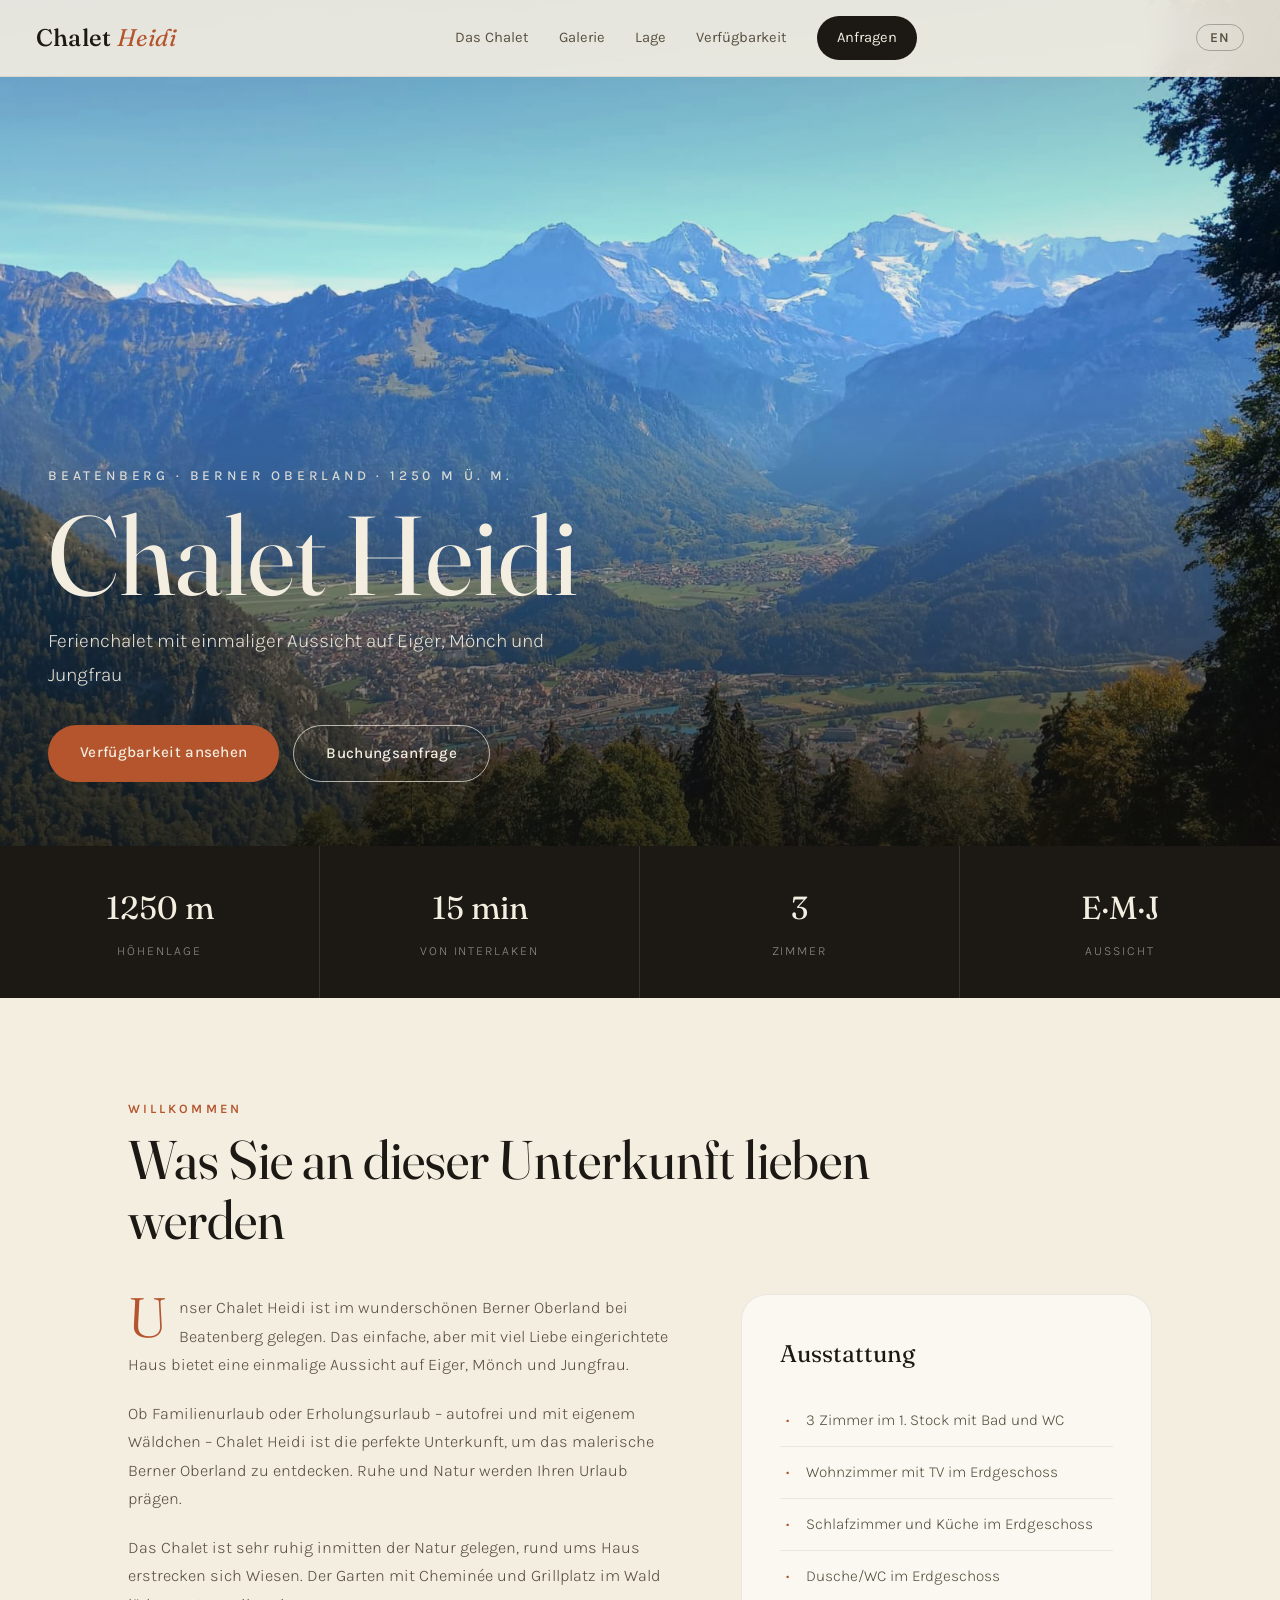
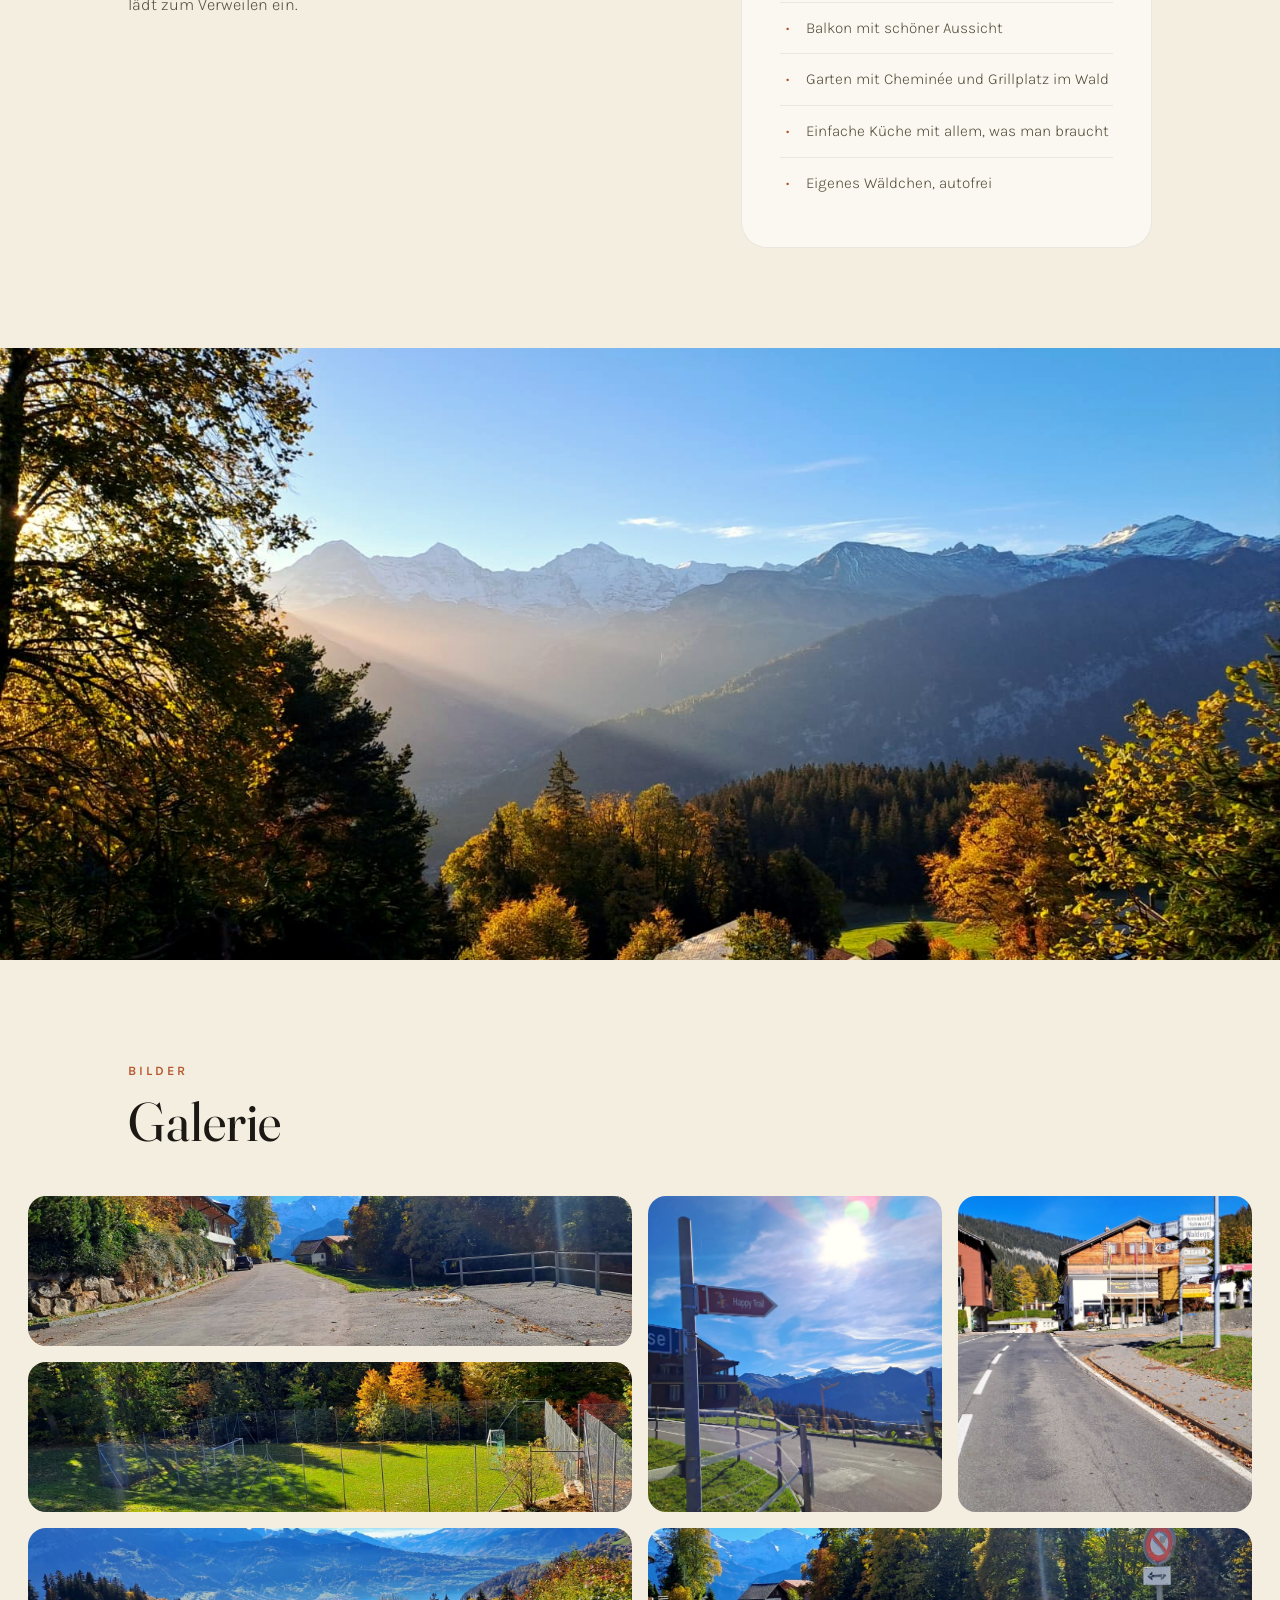
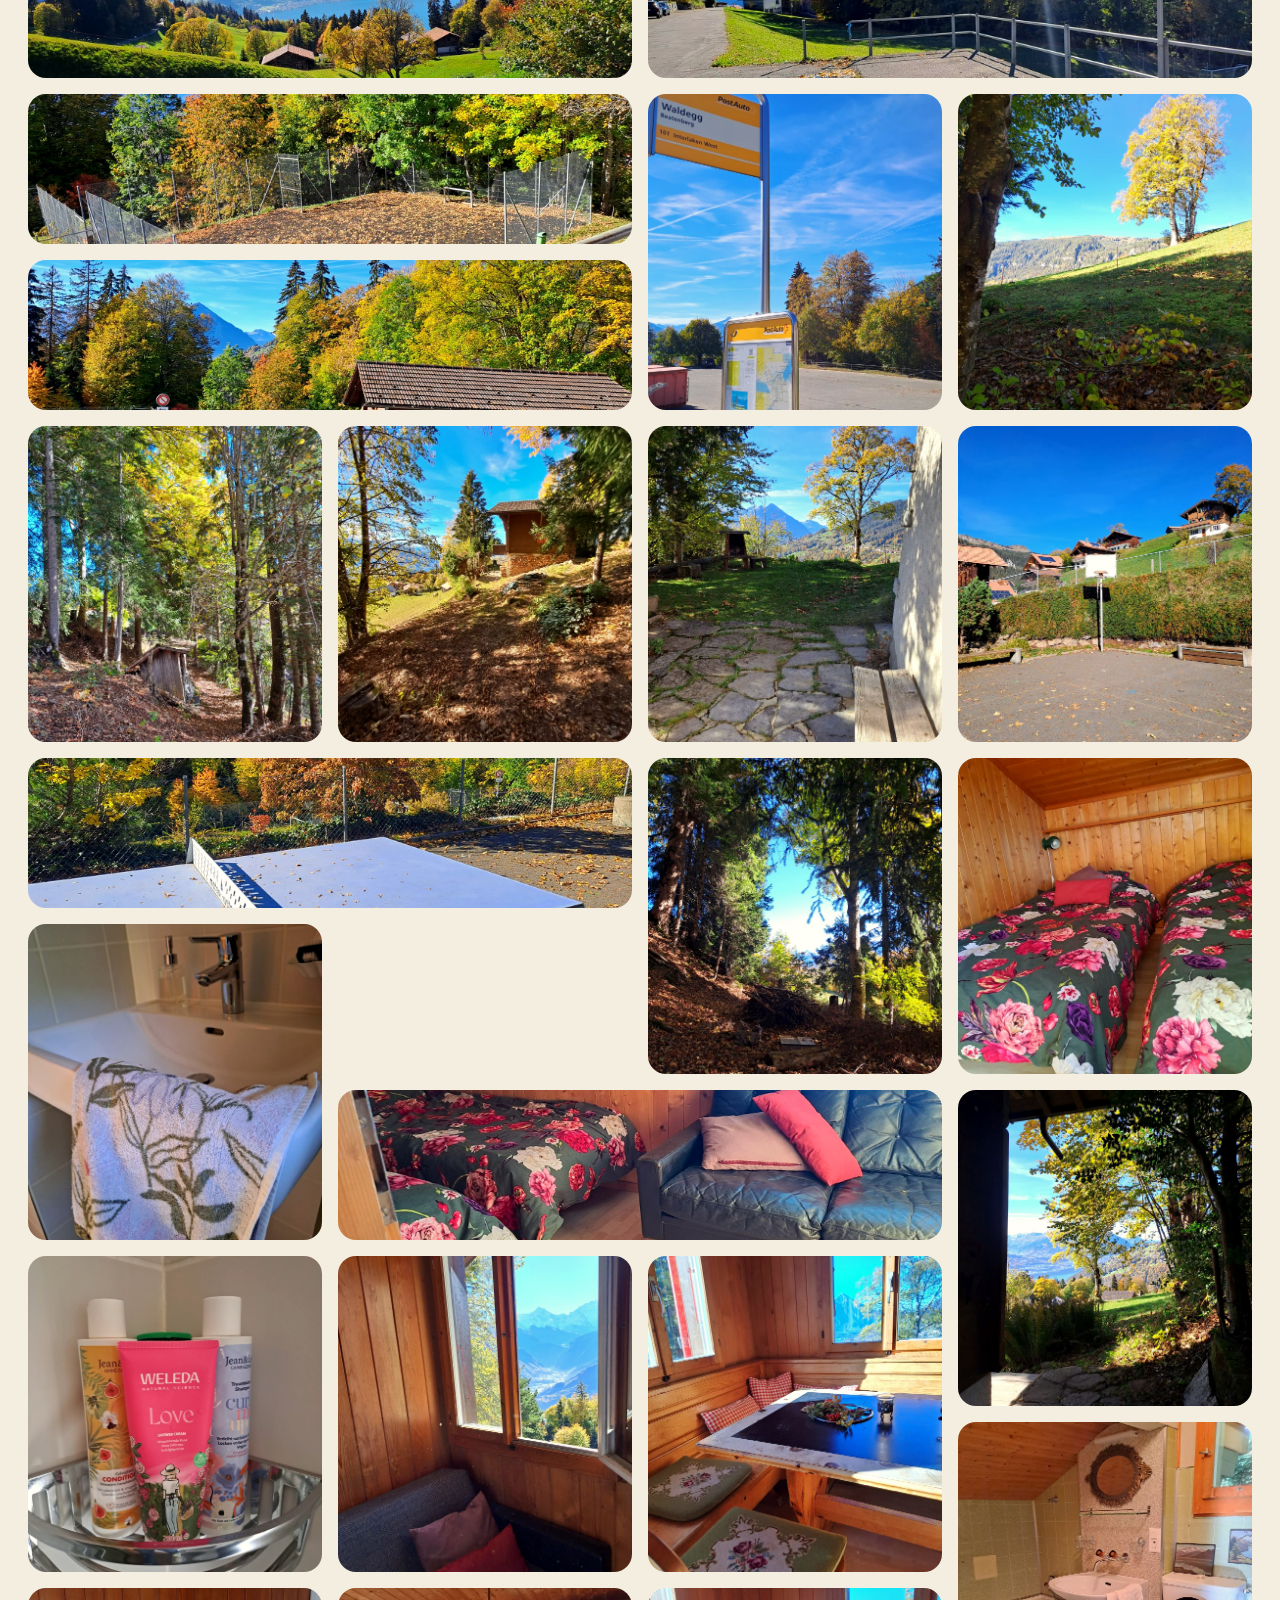
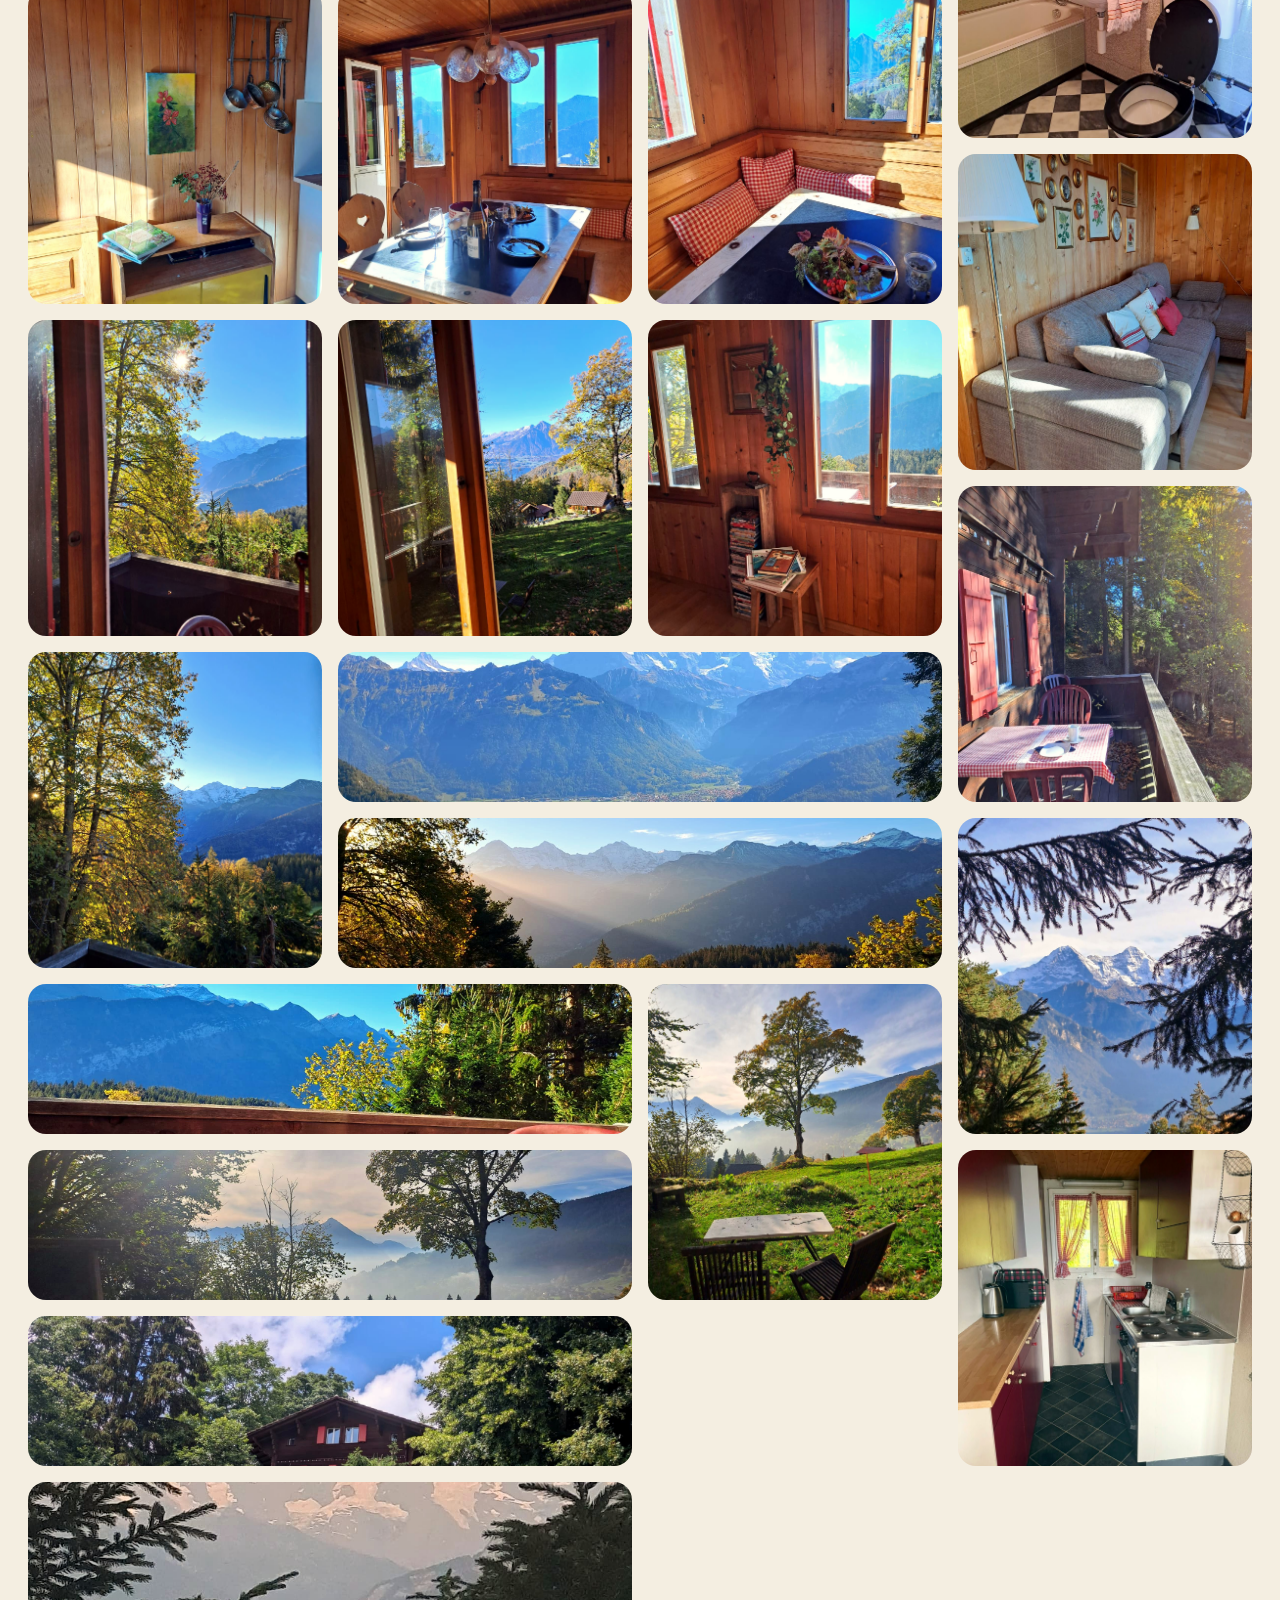
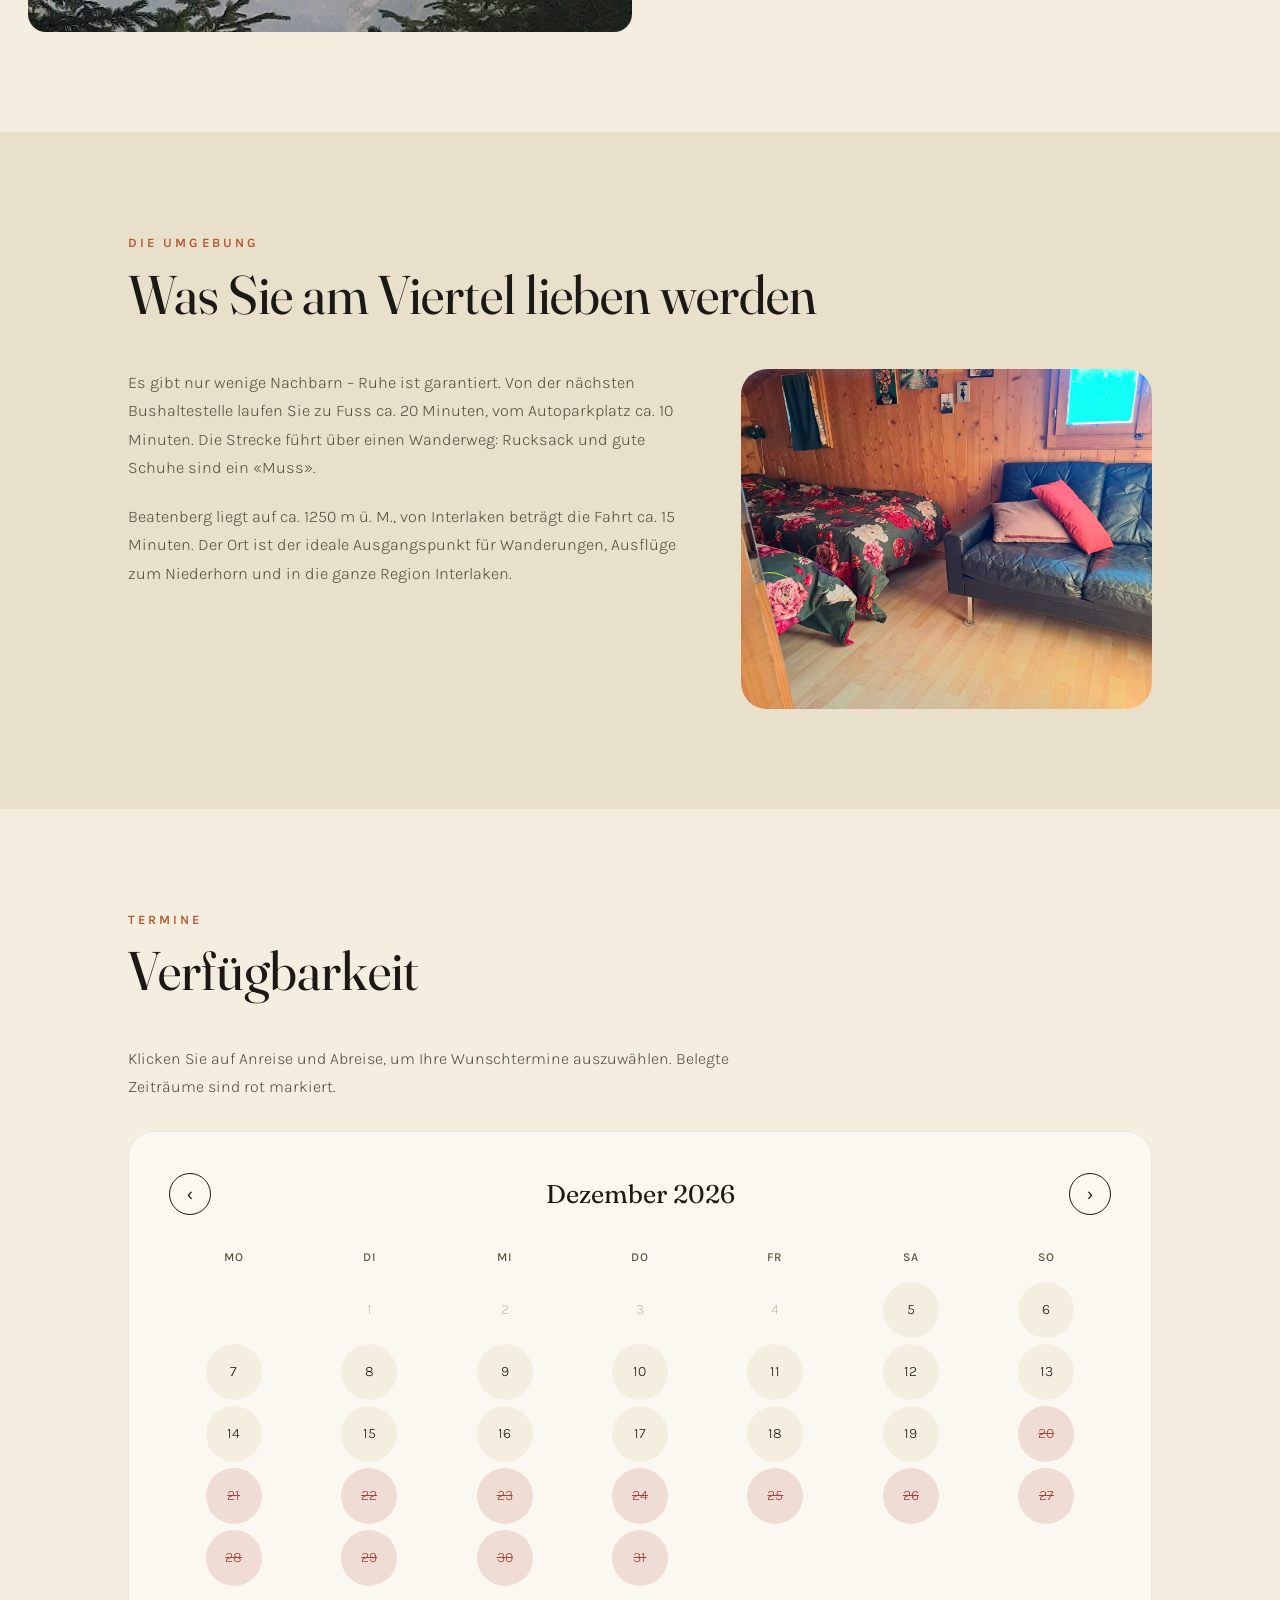
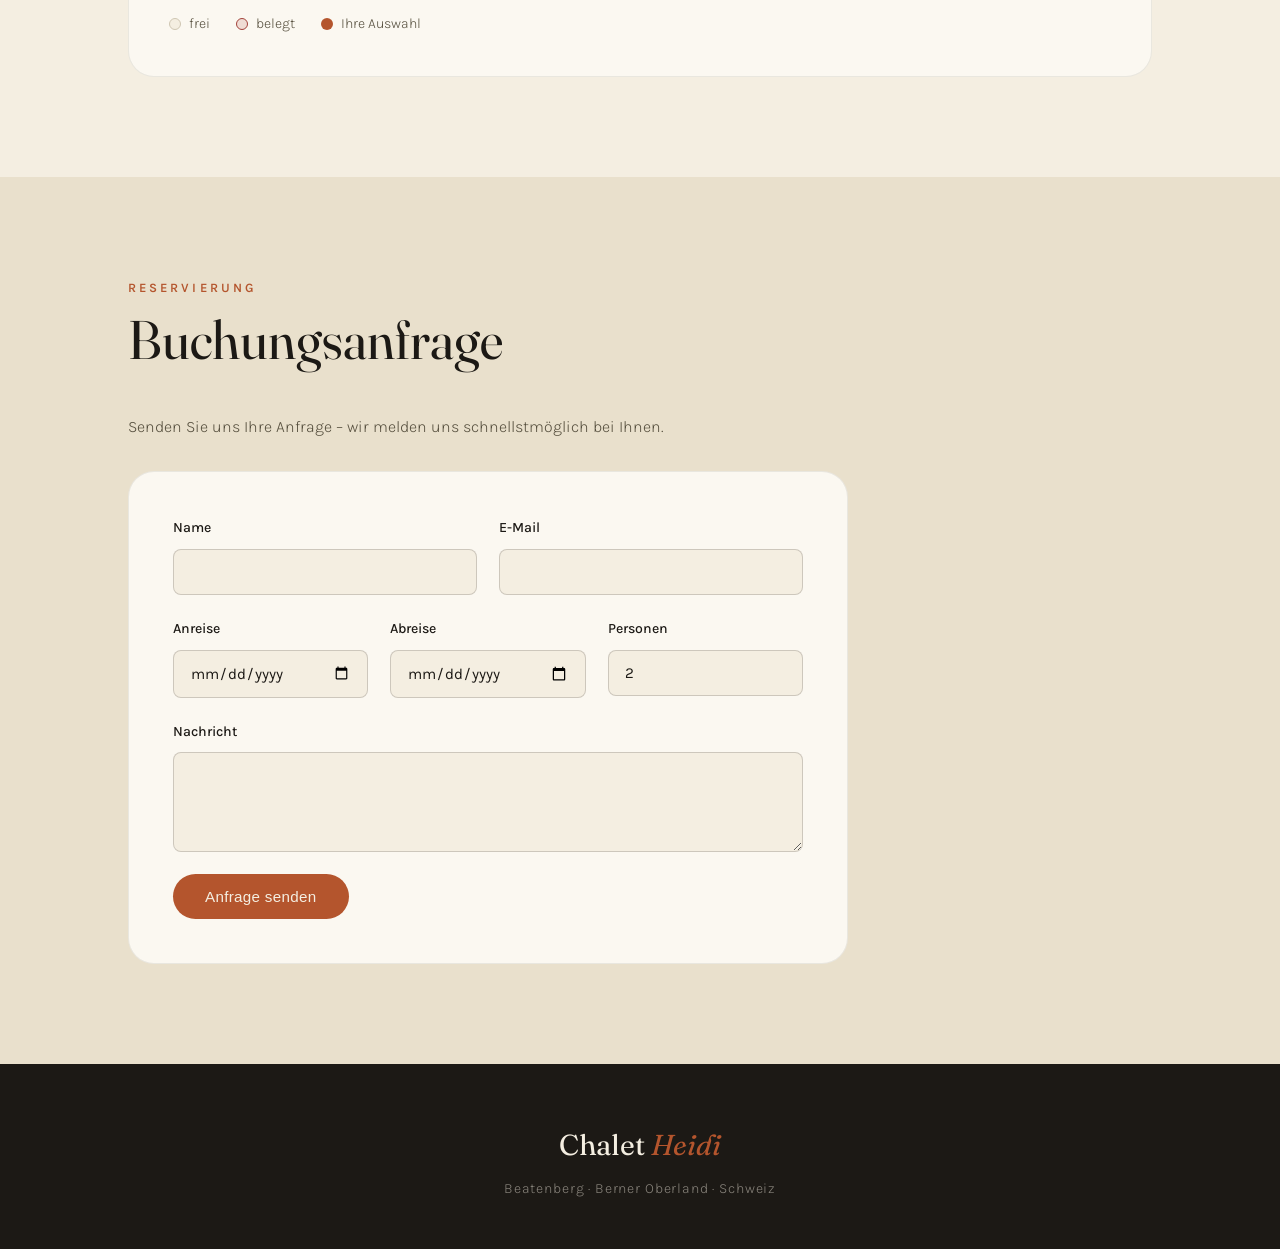
==== commit 27c0e967: "Editorial-Redesign: warme Creme/Off-Black/Rost-Palette, Magazin-Galerie mit Quer-/Hochformat, aufgew" ====
--- a/index.html
+++ b/index.html
@@ -7,13 +7,13 @@
 <meta name="description" content="Chalet Heidi in Beatenberg: ruhiges Ferienchalet mit einmaliger Aussicht auf Eiger, Mönch und Jungfrau. Jetzt Verfügbarkeit prüfen und anfragen.">
 <link rel="preconnect" href="https://fonts.googleapis.com">
 <link rel="preconnect" href="https://fonts.gstatic.com" crossorigin>
-<link href="https://fonts.googleapis.com/css2?family=Fraunces:opsz,wght@9..144,400;9..144,500;9..144,600&family=Karla:wght@300;400;500;600&display=swap" rel="stylesheet">
+<link href="https://fonts.googleapis.com/css2?family=Fraunces:ital,opsz,wght@0,9..144,400;0,9..144,500;0,9..144,600;1,9..144,400&family=Karla:wght@300;400;500;600&display=swap" rel="stylesheet">
 <link rel="stylesheet" href="css/style.css">
 </head>
 <body>
 
 <header class="nav">
-  <a class="brand" href="#top">Chalet <span>Heidi</span></a>
+  <a class="brand" href="#top">Chalet <em>Heidi</em></a>
   <nav class="nav-links" id="navLinks">
     <a href="#chalet" data-i18n="nav_chalet">Das Chalet</a>
     <a href="#galerie" data-i18n="nav_gallery">Galerie</a>
@@ -55,7 +55,7 @@
     <p class="eyebrow" data-i18n="chalet_eyebrow">Willkommen</p>
     <h2 class="section-title" data-i18n="chalet_title">Was Sie an dieser Unterkunft lieben werden</h2>
     <div class="two-col">
-      <div>
+      <div class="chalet-text">
         <p data-i18n="chalet_p1">Unser Chalet Heidi ist im wunderschönen Berner Oberland bei Beatenberg gelegen. Das einfache, aber mit viel Liebe eingerichtete Haus bietet eine einmalige Aussicht auf Eiger, Mönch und Jungfrau.</p>
         <p data-i18n="chalet_p2">Ob Familienurlaub oder Erholungsurlaub – autofrei und mit eigenem Wäldchen – Chalet Heidi ist die perfekte Unterkunft, um das malerische Berner Oberland zu entdecken. Ruhe und Natur werden Ihren Urlaub prägen.</p>
         <p data-i18n="chalet_p3">Das Chalet ist sehr ruhig inmitten der Natur gelegen, rund ums Haus erstrecken sich Wiesen. Der Garten mit Cheminée und Grillplatz im Wald lädt zum Verweilen ein.</p>
@@ -77,15 +77,21 @@
   </div>
 </section>
 
-<section class="section section-alt" id="galerie">
+<section class="break">
+  <img src="images/photo-35.jpg" alt="Aussicht auf die schneebedeckte Bergwelt" loading="lazy">
+</section>
+
+<section class="section" id="galerie">
   <div class="container">
     <p class="eyebrow" data-i18n="gallery_eyebrow">Bilder</p>
     <h2 class="section-title" data-i18n="gallery_title">Galerie</h2>
+  </div>
+  <div class="container-wide">
     <div class="gallery" id="gallery"></div>
   </div>
 </section>
 
-<section class="section" id="lage">
+<section class="section section-alt" id="lage">
   <div class="container">
     <p class="eyebrow" data-i18n="location_eyebrow">Die Umgebung</p>
     <h2 class="section-title" data-i18n="location_title">Was Sie am Viertel lieben werden</h2>
@@ -94,12 +100,12 @@
         <p data-i18n="location_p1">Es gibt nur wenige Nachbarn – Ruhe ist garantiert. Von der nächsten Bushaltestelle laufen Sie zu Fuss ca. 20 Minuten, vom Autoparkplatz ca. 10 Minuten. Die Strecke führt über einen Wanderweg: Rucksack und gute Schuhe sind ein «Muss».</p>
         <p data-i18n="location_p2">Beatenberg liegt auf ca. 1250 m ü. M., von Interlaken beträgt die Fahrt ca. 15 Minuten. Der Ort ist der ideale Ausgangspunkt für Wanderungen, Ausflüge zum Niederhorn und in die ganze Region Interlaken.</p>
       </div>
-      <img src="images/photo-35.jpg" alt="Aussicht vom Chalet auf die Bergwelt" class="location-img" loading="lazy">
+      <img src="images/photo-19.jpg" alt="Chalet Heidi und Umgebung" class="location-img" loading="lazy">
     </div>
   </div>
 </section>
 
-<section class="section section-alt" id="kalender">
+<section class="section" id="kalender">
   <div class="container">
     <p class="eyebrow" data-i18n="cal_eyebrow">Termine</p>
     <h2 class="section-title" data-i18n="cal_title">Verfügbarkeit</h2>
@@ -115,11 +121,11 @@
   </div>
 </section>
 
-<section class="section" id="kontakt">
+<section class="section section-alt" id="kontakt">
   <div class="container">
     <p class="eyebrow" data-i18n="contact_eyebrow">Reservierung</p>
     <h2 class="section-title" data-i18n="contact_title">Buchungsanfrage</h2>
-    <p data-i18n="contact_intro">Senden Sie uns Ihre Anfrage – wir melden uns schnellstmöglich bei Ihnen.</p>
+    <p class="contact-intro" data-i18n="contact_intro">Senden Sie uns Ihre Anfrage – wir melden uns schnellstmöglich bei Ihnen.</p>
     <form id="bookingForm" class="booking-form">
       <div class="form-row">
         <label><span data-i18n="form_name">Name</span>
@@ -151,7 +157,8 @@
 
 <footer class="footer">
   <div class="container">
-    <p>Chalet Heidi · Beatenberg · <span data-i18n="footer_region">Berner Oberland, Schweiz</span></p>
+    <p class="footer-brand">Chalet <em>Heidi</em></p>
+    <p data-i18n="footer_region">Beatenberg · Berner Oberland · Schweiz</p>
   </div>
 </footer>
 
--- a/css/style.css
+++ b/css/style.css
@@ -1,16 +1,15 @@
 :root {
-  --pine: #1f3528;
-  --pine-deep: #15251c;
-  --moss: #4f6f52;
-  --paper: #f3efe4;
-  --paper-warm: #e9e2d0;
-  --ink: #232820;
-  --ink-soft: #5a5f54;
-  --white: #fdfcf9;
-  --accent: #c07f3a;
-  --accent-dark: #a06828;
+  --ink: #1c1915;
+  --ink-soft: #57503f;
+  --cream: #f4eee1;
+  --cream-deep: #e9e0cc;
+  --white: #fbf8f1;
+  --rust: #b4552d;
+  --rust-dark: #8f3f1e;
   --danger: #a3423a;
-  --radius: 4px;
+  --radius-lg: 26px;
+  --radius-md: 18px;
+  --radius-sm: 8px;
   --font-serif: "Fraunces", Georgia, serif;
   --font-sans: "Karla", system-ui, sans-serif;
 }
@@ -22,14 +21,15 @@
 body {
   font-family: var(--font-sans);
   color: var(--ink);
-  background: var(--paper);
-  line-height: 1.7;
+  background: var(--cream);
+  line-height: 1.75;
   font-weight: 300;
 }
 
 img { display: block; max-width: 100%; }
 
-.container { max-width: 1100px; margin: 0 auto; padding: 0 24px; }
+.container { max-width: 1080px; margin: 0 auto; padding: 0 28px; }
+.container-wide { max-width: 1280px; margin: 0 auto; padding: 0 28px; }
 
 .nav {
   position: fixed;
@@ -38,43 +38,49 @@
   display: flex;
   align-items: center;
   justify-content: space-between;
-  padding: 18px 32px;
-  background: rgba(21, 37, 28, 0.88);
-  backdrop-filter: blur(10px);
-  border-bottom: 1px solid rgba(243, 239, 228, 0.08);
+  padding: 16px 36px;
+  background: rgba(244, 238, 225, 0.9);
+  backdrop-filter: blur(12px);
+  border-bottom: 1px solid rgba(28, 25, 21, 0.08);
 }
 
 .brand {
   font-family: var(--font-serif);
-  font-size: 1.45rem;
+  font-size: 1.5rem;
   font-weight: 500;
-  color: var(--white);
+  color: var(--ink);
   text-decoration: none;
   letter-spacing: 0.01em;
 }
 
-.brand span { color: var(--accent); }
-
-.nav-links { display: flex; gap: 28px; }
+.brand em, .footer-brand em {
+  font-style: italic;
+  font-weight: 400;
+  color: var(--rust);
+}
+
+.nav-links { display: flex; gap: 30px; align-items: center; }
 
 .nav-links a {
-  color: rgba(253, 252, 249, 0.82);
+  color: var(--ink-soft);
   text-decoration: none;
   font-size: 0.92rem;
   font-weight: 400;
   transition: color 0.2s;
 }
 
-.nav-links a:hover { color: var(--accent); }
+.nav-links a:hover { color: var(--rust); }
 
 .nav-cta {
-  border: 1px solid var(--accent);
-  border-radius: var(--radius);
-  padding: 7px 18px;
-  color: var(--accent);
-}
-
-.nav-cta:hover { background: var(--accent); color: var(--pine-deep); }
+  border: none;
+  border-radius: 999px;
+  padding: 9px 20px;
+  color: var(--cream) !important;
+  background: var(--ink);
+  transition: background 0.2s;
+}
+
+.nav-cta:hover { background: var(--rust); color: var(--white) !important; }
 
 .nav-right { display: flex; align-items: center; gap: 14px; }
 
@@ -84,15 +90,15 @@
   font-weight: 600;
   letter-spacing: 0.08em;
   background: none;
-  border: 1px solid rgba(253, 252, 249, 0.5);
-  border-radius: var(--radius);
-  padding: 5px 12px;
+  border: 1px solid rgba(28, 25, 21, 0.3);
+  border-radius: 999px;
+  padding: 5px 13px;
   cursor: pointer;
-  color: rgba(253, 252, 249, 0.85);
+  color: var(--ink-soft);
   transition: all 0.2s;
 }
 
-.lang-toggle:hover { border-color: var(--accent); color: var(--accent); }
+.lang-toggle:hover { border-color: var(--rust); color: var(--rust); }
 
 .burger {
   display: none;
@@ -107,17 +113,16 @@
 .burger span {
   width: 22px;
   height: 2px;
-  background: var(--white);
+  background: var(--ink);
 }
 
 .hero {
   position: relative;
-  height: 92vh;
-  min-height: 540px;
-  display: flex;
-  align-items: center;
-  justify-content: center;
+  height: 94vh;
+  min-height: 560px;
   overflow: hidden;
+  display: flex;
+  align-items: flex-end;
 }
 
 .hero-bg {
@@ -131,54 +136,52 @@
 .hero-overlay {
   position: absolute;
   inset: 0;
-  background: linear-gradient(to bottom, rgba(15, 25, 19, 0.4), rgba(15, 25, 19, 0.55));
+  background: linear-gradient(180deg, rgba(20, 18, 14, 0.25) 0%, rgba(20, 18, 14, 0.05) 40%, rgba(20, 18, 14, 0.72) 100%);
 }
 
 .hero-content {
   position: relative;
   z-index: 1;
-  text-align: center;
-  color: var(--white);
-  padding: 0 24px;
-  max-width: 800px;
+  color: var(--cream);
+  padding: 0 48px 64px;
+  max-width: 900px;
 }
 
 .hero-kicker {
-  font-size: 0.9rem;
-  letter-spacing: 0.25em;
+  font-size: 0.85rem;
+  letter-spacing: 0.28em;
   text-transform: uppercase;
   font-weight: 500;
-  opacity: 0.9;
+  opacity: 0.85;
 }
 
 .hero h1 {
   font-family: var(--font-serif);
-  font-size: clamp(3.2rem, 9vw, 6.2rem);
+  font-size: clamp(3.6rem, 10vw, 7rem);
   font-weight: 400;
   font-variation-settings: "opsz" 144;
-  letter-spacing: 0.01em;
-  margin: 12px 0 8px;
+  line-height: 1.02;
+  margin: 10px 0 12px;
 }
 
 .hero-sub {
-  font-size: 1.15rem;
+  font-size: 1.2rem;
   font-weight: 300;
-  opacity: 0.95;
-  max-width: 560px;
-  margin: 0 auto 32px;
+  opacity: 0.92;
+  max-width: 520px;
+  margin: 0 0 34px;
 }
 
 .hero-actions {
   display: flex;
-  gap: 16px;
-  justify-content: center;
+  gap: 14px;
   flex-wrap: wrap;
 }
 
 .btn {
   display: inline-block;
-  padding: 13px 30px;
-  border-radius: var(--radius);
+  padding: 14px 32px;
+  border-radius: 999px;
   font-size: 0.95rem;
   font-weight: 500;
   letter-spacing: 0.02em;
@@ -189,33 +192,32 @@
 }
 
 .btn-primary {
-  background: var(--accent);
-  color: var(--pine-deep);
+  background: var(--rust);
+  color: var(--cream);
 }
 
 .btn-primary:hover {
-  background: var(--white);
-  color: var(--pine-deep);
+  background: var(--rust-dark);
+  color: var(--white);
 }
 
 .btn-outline {
-  border: 1px solid rgba(255, 255, 255, 0.8);
-  color: var(--white);
-}
-
-.btn-outline:hover { background: rgba(255, 255, 255, 0.15); }
+  border: 1px solid rgba(244, 238, 225, 0.7);
+  color: var(--cream);
+}
+
+.btn-outline:hover { background: rgba(244, 238, 225, 0.15); }
 
 .facts {
   display: grid;
   grid-template-columns: repeat(4, 1fr);
-  background: var(--paper-warm);
-  border-bottom: 1px solid rgba(31, 53, 40, 0.12);
+  background: var(--ink);
 }
 
 .fact {
   text-align: center;
-  padding: 28px 16px;
-  border-right: 1px solid rgba(31, 53, 40, 0.12);
+  padding: 34px 16px;
+  border-right: 1px solid rgba(244, 238, 225, 0.12);
 }
 
 .fact:last-child { border-right: none; }
@@ -223,154 +225,188 @@
 .fact-num {
   display: block;
   font-family: var(--font-serif);
-  font-size: 1.9rem;
-  font-weight: 500;
-  color: var(--pine);
+  font-size: 2rem;
+  font-weight: 400;
+  color: var(--cream);
 }
 
 .fact-label {
-  font-size: 0.82rem;
-  letter-spacing: 0.12em;
+  font-size: 0.78rem;
+  letter-spacing: 0.16em;
   text-transform: uppercase;
-  color: var(--ink-soft);
-}
-
-.section { padding: 90px 0; }
-
-.section-alt { background: var(--paper-warm); }
+  color: rgba(244, 238, 225, 0.55);
+}
+
+.section { padding: 100px 0; }
+
+.section-alt { background: var(--cream-deep); }
 
 .eyebrow {
-  font-size: 0.82rem;
-  letter-spacing: 0.22em;
+  font-size: 0.8rem;
+  letter-spacing: 0.24em;
   text-transform: uppercase;
-  color: var(--accent-dark);
+  color: var(--rust);
   font-weight: 600;
-  margin-bottom: 8px;
+  margin-bottom: 10px;
 }
 
 .section-title {
   font-family: var(--font-serif);
-  font-size: clamp(2rem, 4.5vw, 2.9rem);
-  font-weight: 500;
-  font-variation-settings: "opsz" 60;
-  line-height: 1.15;
-  margin-bottom: 36px;
-  max-width: 700px;
+  font-size: clamp(2.2rem, 5vw, 3.4rem);
+  font-weight: 400;
+  font-variation-settings: "opsz" 90;
+  line-height: 1.1;
+  margin-bottom: 44px;
+  max-width: 760px;
 }
 
 .two-col {
   display: grid;
-  grid-template-columns: 1.1fr 0.9fr;
-  gap: 48px;
+  grid-template-columns: 1.15fr 0.85fr;
+  gap: 56px;
   align-items: start;
 }
 
-.two-col p { margin-bottom: 18px; color: var(--ink-soft); }
+.chalet-text p, .two-col p {
+  margin-bottom: 20px;
+  color: var(--ink-soft);
+  font-size: 1.02rem;
+}
+
+.chalet-text p:first-child::first-letter {
+  font-family: var(--font-serif);
+  font-size: 3.4em;
+  float: left;
+  line-height: 0.85;
+  padding-right: 12px;
+  color: var(--rust);
+}
 
 .feature-card {
   background: var(--white);
-  border: 1px solid rgba(31, 53, 40, 0.15);
-  border-radius: var(--radius);
-  padding: 32px;
+  border: 1px solid rgba(28, 25, 21, 0.08);
+  border-radius: var(--radius-lg);
+  padding: 38px;
 }
 
 .feature-card h3 {
   font-family: var(--font-serif);
-  font-size: 1.4rem;
-  font-weight: 500;
-  margin-bottom: 18px;
+  font-size: 1.5rem;
+  font-weight: 400;
+  margin-bottom: 20px;
 }
 
 .feature-list { list-style: none; }
 
 .feature-list li {
-  padding: 10px 0 10px 28px;
-  border-bottom: 1px solid rgba(31, 53, 40, 0.1);
+  padding: 12px 0 12px 26px;
+  border-bottom: 1px solid rgba(28, 25, 21, 0.08);
   color: var(--ink-soft);
-  font-size: 0.95rem;
+  font-size: 0.96rem;
   position: relative;
 }
 
 .feature-list li:last-child { border-bottom: none; }
 
 .feature-list li::before {
-  content: "—";
+  content: "·";
   position: absolute;
-  left: 2px;
-  color: var(--moss);
+  left: 6px;
+  color: var(--rust);
+  font-weight: 700;
+}
+
+.break {
+  height: 68vh;
+  min-height: 420px;
+  overflow: hidden;
+}
+
+.break img {
+  width: 100%;
+  height: 100%;
+  object-fit: cover;
 }
 
 .gallery {
   display: grid;
-  grid-template-columns: repeat(auto-fill, minmax(240px, 1fr));
-  gap: 14px;
+  grid-template-columns: repeat(4, 1fr);
+  grid-auto-rows: 150px;
+  grid-auto-flow: dense;
+  gap: 16px;
 }
 
 .gallery img {
   width: 100%;
-  height: 220px;
+  height: 100%;
   object-fit: cover;
-  border-radius: var(--radius);
+  border-radius: var(--radius-md);
   cursor: pointer;
-  filter: saturate(0.92);
-  transition: transform 0.25s, box-shadow 0.25s, filter 0.25s;
+  transition: transform 0.35s ease, opacity 0.35s ease;
+}
+
+.gallery img.tall {
+  grid-row: span 2;
+}
+
+.gallery img.wide {
+  grid-column: span 2;
 }
 
 .gallery img:hover {
-  transform: scale(1.02);
-  filter: saturate(1);
-  box-shadow: 0 10px 30px rgba(21, 37, 28, 0.2);
+  transform: scale(1.025);
+  opacity: 0.94;
 }
 
 .location-img {
-  border-radius: var(--radius);
+  border-radius: var(--radius-lg);
   height: 100%;
-  min-height: 320px;
+  min-height: 340px;
   object-fit: cover;
   width: 100%;
 }
 
-.cal-hint {
+.cal-hint, .contact-intro {
   color: var(--ink-soft);
-  margin-bottom: 28px;
+  margin-bottom: 30px;
   max-width: 640px;
 }
 
 .calendar-wrap {
   background: var(--white);
-  border: 1px solid rgba(31, 53, 40, 0.15);
-  border-radius: var(--radius);
-  padding: 32px;
+  border: 1px solid rgba(28, 25, 21, 0.08);
+  border-radius: var(--radius-lg);
+  padding: 40px;
 }
 
 .cal-head {
   display: flex;
   align-items: center;
   justify-content: space-between;
-  margin-bottom: 20px;
+  margin-bottom: 22px;
 }
 
 .cal-title {
   font-family: var(--font-serif);
-  font-size: 1.5rem;
-  font-weight: 500;
-  min-width: 220px;
+  font-size: 1.6rem;
+  font-weight: 400;
+  min-width: 230px;
   text-align: center;
 }
 
 .cal-nav {
   background: none;
-  border: 1px solid var(--pine);
-  border-radius: var(--radius);
-  width: 40px;
-  height: 40px;
+  border: 1px solid var(--ink);
+  border-radius: 999px;
+  width: 42px;
+  height: 42px;
   font-size: 1.1rem;
-  color: var(--pine);
+  color: var(--ink);
   cursor: pointer;
   transition: all 0.2s;
 }
 
-.cal-nav:hover { background: var(--pine); color: var(--white); }
+.cal-nav:hover { background: var(--ink); color: var(--cream); }
 
 .cal-grid {
   display: grid;
@@ -396,45 +432,45 @@
   display: flex;
   align-items: center;
   justify-content: center;
-  border-radius: 50%;
+  border-radius: 999px;
   font-size: 0.9rem;
   color: var(--ink);
-  background: var(--paper);
+  background: var(--cream);
   border: 1px solid transparent;
   cursor: pointer;
   transition: all 0.15s;
 }
 
 .cal-day:hover:not(.blocked):not(.past):not(.empty) {
-  border-color: var(--pine);
+  border-color: var(--rust);
 }
 
 .cal-day.empty { background: none; cursor: default; }
 
-.cal-day.past { color: #c4bdb4; background: transparent; cursor: default; }
+.cal-day.past { color: #c6bfae; background: transparent; cursor: default; }
 
 .cal-day.blocked {
-  background: #f0ddd8;
+  background: #efdcd4;
   color: var(--danger);
   cursor: not-allowed;
   text-decoration: line-through;
 }
 
 .cal-day.selected {
-  background: var(--pine);
-  color: var(--white);
+  background: var(--rust);
+  color: var(--cream);
   font-weight: 600;
 }
 
 .cal-day.in-range {
-  background: var(--paper-warm);
-  border-radius: 6px;
+  background: var(--cream-deep);
+  border-radius: 10px;
 }
 
 .cal-legend {
   display: flex;
-  gap: 24px;
-  margin-top: 24px;
+  gap: 26px;
+  margin-top: 26px;
   flex-wrap: wrap;
   color: var(--ink-soft);
   font-size: 0.88rem;
@@ -449,25 +485,25 @@
   display: inline-block;
 }
 
-.dot-free { background: var(--paper); border: 1px solid #d8d2c8; }
-.dot-blocked { background: #f0ddd8; border: 1px solid var(--danger); }
-.dot-selected { background: var(--pine); }
+.dot-free { background: var(--cream); border: 1px solid #cfc6b2; }
+.dot-blocked { background: #efdcd4; border: 1px solid var(--danger); }
+.dot-selected { background: var(--rust); }
 
 .booking-form {
   display: flex;
   flex-direction: column;
-  gap: 20px;
+  gap: 22px;
   max-width: 720px;
   background: var(--white);
-  border: 1px solid rgba(31, 53, 40, 0.15);
-  border-radius: var(--radius);
-  padding: 40px;
+  border: 1px solid rgba(28, 25, 21, 0.08);
+  border-radius: var(--radius-lg);
+  padding: 44px;
 }
 
 .form-row {
   display: grid;
   grid-template-columns: 1fr 1fr;
-  gap: 20px;
+  gap: 22px;
 }
 
 .form-row.three { grid-template-columns: 1fr 1fr 1fr; }
@@ -485,48 +521,56 @@
 .booking-form textarea {
   font-family: var(--font-sans);
   font-size: 0.95rem;
-  padding: 12px 14px;
-  border: 1px solid rgba(31, 53, 40, 0.25);
-  border-radius: var(--radius);
-  background: var(--paper);
+  padding: 13px 16px;
+  border: 1px solid rgba(28, 25, 21, 0.18);
+  border-radius: var(--radius-sm);
+  background: var(--cream);
   color: var(--ink);
   outline: none;
   transition: border-color 0.2s;
 }
 
 .booking-form input:focus,
-.booking-form textarea:focus { border-color: var(--pine); }
+.booking-form textarea:focus { border-color: var(--rust); }
 
 .form-error {
   color: var(--danger);
   font-size: 0.9rem;
-  background: #f6e6e2;
-  border-radius: var(--radius);
+  background: #f3e3de;
+  border-radius: var(--radius-sm);
   padding: 12px 16px;
 }
 
-.booking-form .btn-primary {
-  background: var(--pine);
-  color: var(--white);
-  align-self: flex-start;
-}
-
-.booking-form .btn-primary:hover { background: var(--pine-deep); }
+.booking-form .btn-primary { align-self: flex-start; }
 
 .footer {
-  background: var(--pine-deep);
-  color: rgba(253, 252, 249, 0.7);
+  background: var(--ink);
   text-align: center;
-  padding: 36px 0;
+  padding: 56px 0 48px;
+}
+
+.footer-brand {
+  font-family: var(--font-serif);
+  font-size: 1.8rem;
+  font-weight: 400;
+  color: var(--cream);
+  margin-bottom: 6px;
+}
+
+.footer p:last-child {
+  color: rgba(244, 238, 225, 0.5);
   font-size: 0.88rem;
-}
-
-@media (max-width: 860px) {
+  letter-spacing: 0.06em;
+}
+
+@media (max-width: 900px) {
   .two-col { grid-template-columns: 1fr; }
   .form-row, .form-row.three { grid-template-columns: 1fr; }
   .facts { grid-template-columns: repeat(2, 1fr); }
   .fact:nth-child(2) { border-right: none; }
-  .fact:nth-child(-n+2) { border-bottom: 1px solid rgba(31, 53, 40, 0.12); }
+  .fact:nth-child(-n+2) { border-bottom: 1px solid rgba(244, 238, 225, 0.12); }
+  .gallery { grid-template-columns: repeat(2, 1fr); grid-auto-rows: 170px; }
+  .hero-content { padding: 0 28px 48px; }
 }
 
 @media (max-width: 760px) {
@@ -536,25 +580,27 @@
     top: 100%;
     left: 0;
     right: 0;
-    background: var(--pine-deep);
+    background: var(--cream);
     flex-direction: column;
+    align-items: flex-start;
     padding: 24px 32px;
     gap: 18px;
-    border-bottom: 1px solid rgba(243, 239, 228, 0.08);
+    border-bottom: 1px solid rgba(28, 25, 21, 0.1);
   }
   .nav-links.open { display: flex; }
   .burger { display: flex; }
-  .section { padding: 64px 0; }
-  .calendar-wrap { padding: 20px 12px; }
+  .section { padding: 72px 0; }
+  .calendar-wrap { padding: 24px 14px; }
   .cal-day { max-width: 40px; font-size: 0.8rem; }
-  .booking-form { padding: 24px; }
+  .booking-form { padding: 26px; }
+  .feature-card { padding: 26px; }
 }
 
 .lightbox {
   position: fixed;
   inset: 0;
   z-index: 200;
-  background: rgba(15, 22, 17, 0.93);
+  background: rgba(20, 18, 14, 0.93);
   display: flex;
   align-items: center;
   justify-content: center;
@@ -565,6 +611,6 @@
 .lightbox img {
   max-width: 92vw;
   max-height: 88vh;
-  border-radius: var(--radius);
+  border-radius: var(--radius-md);
   object-fit: contain;
 }
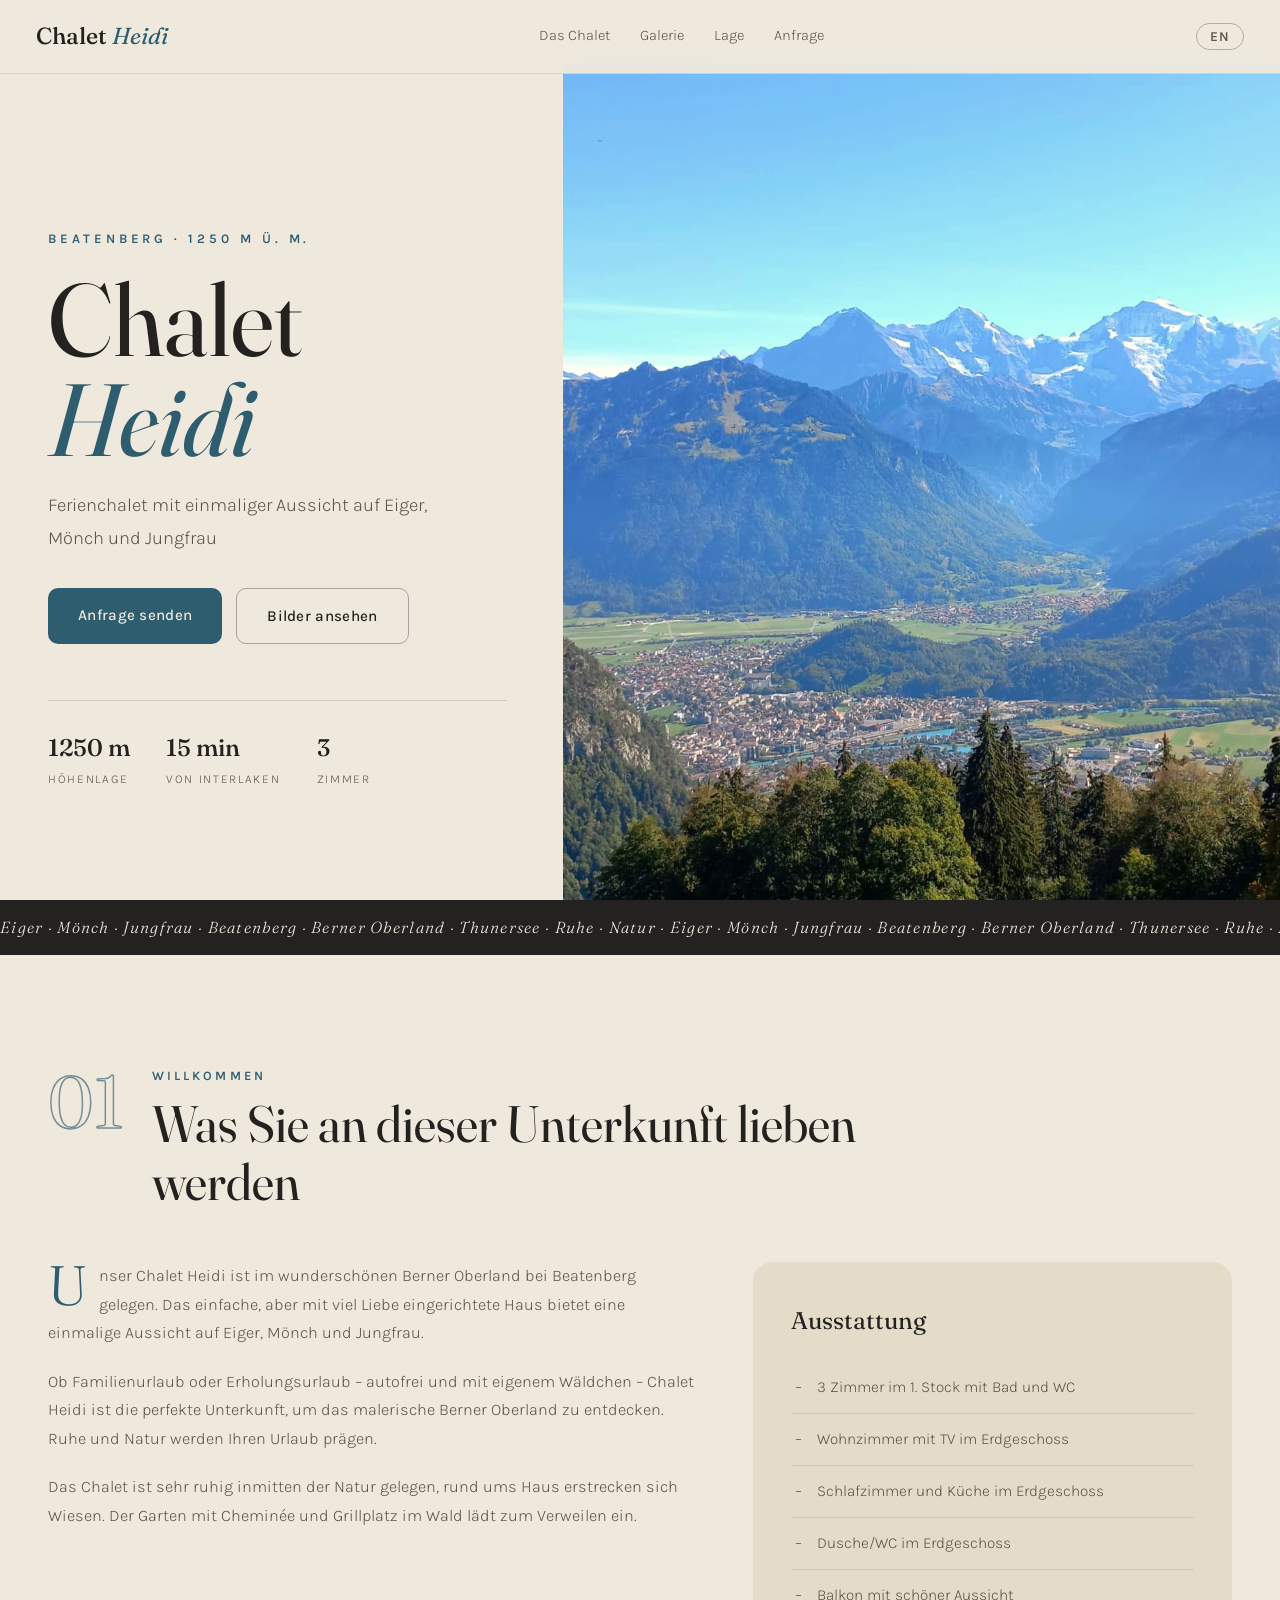
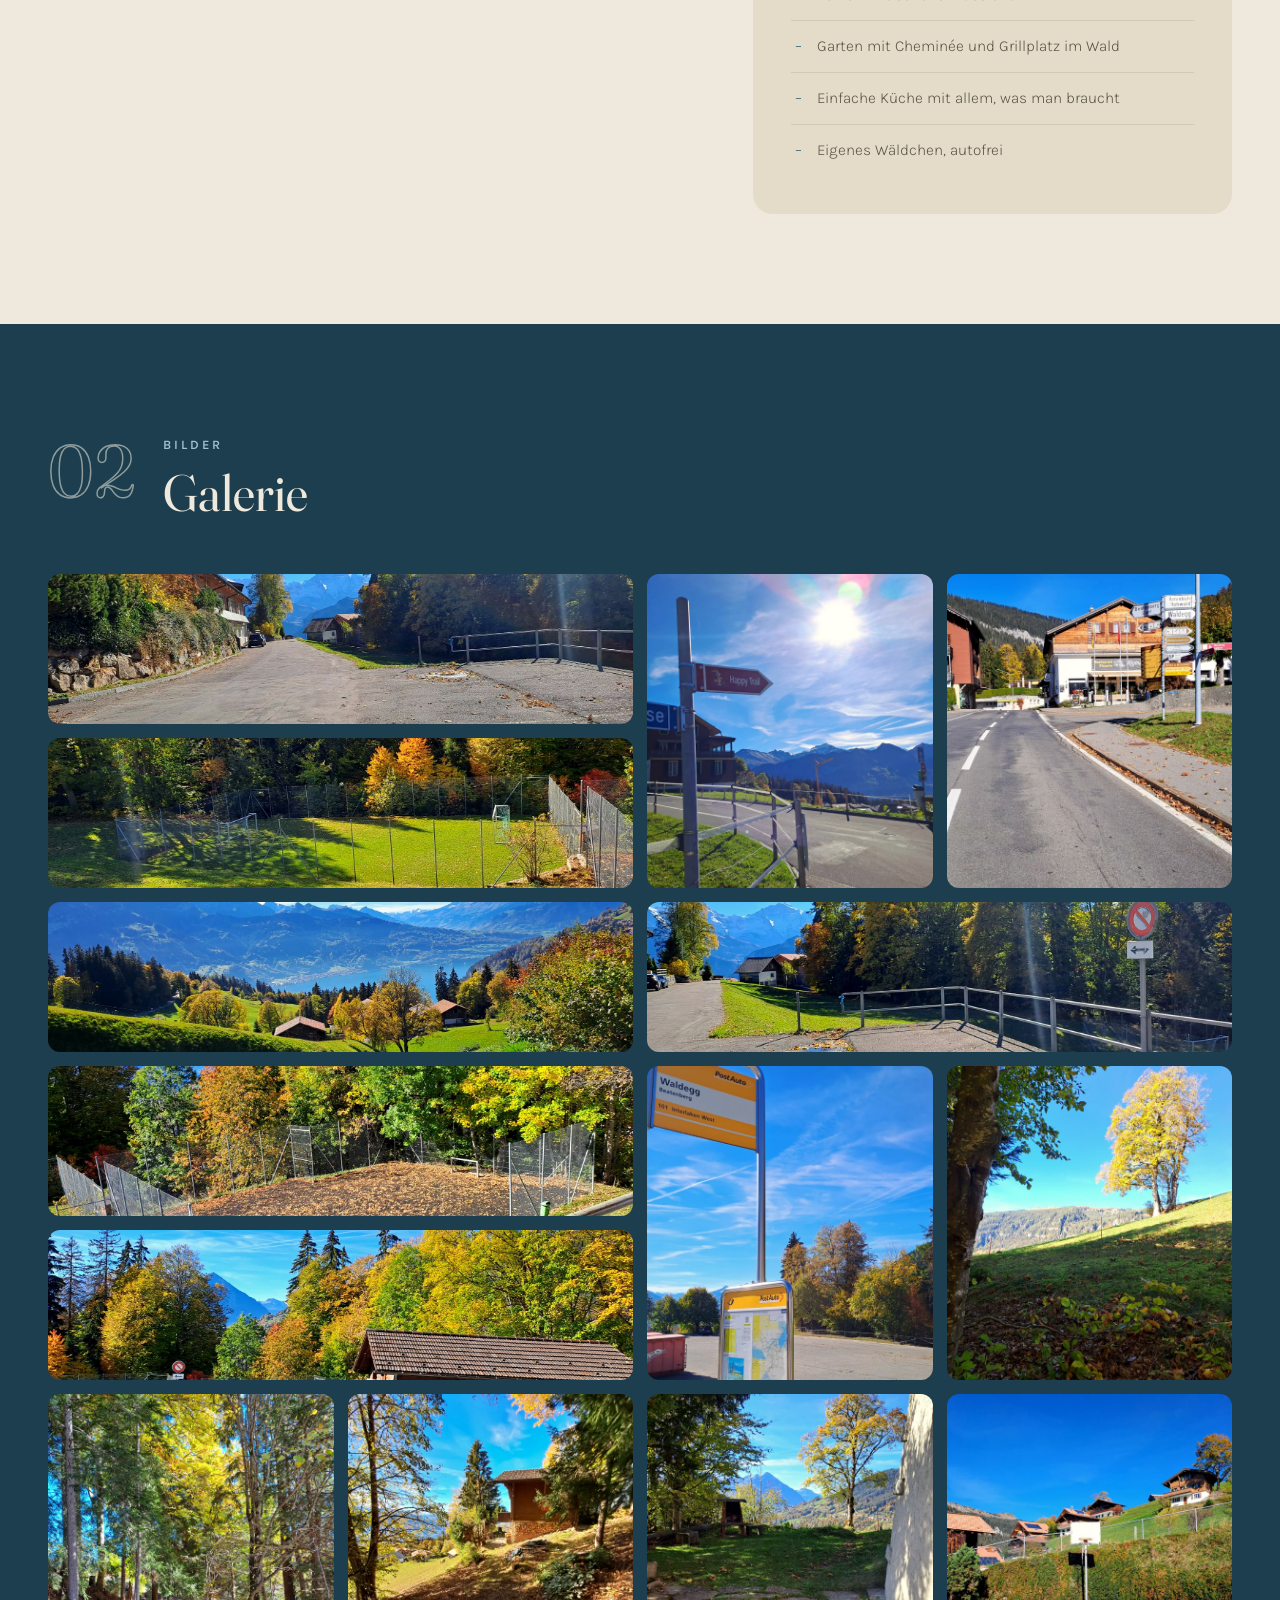
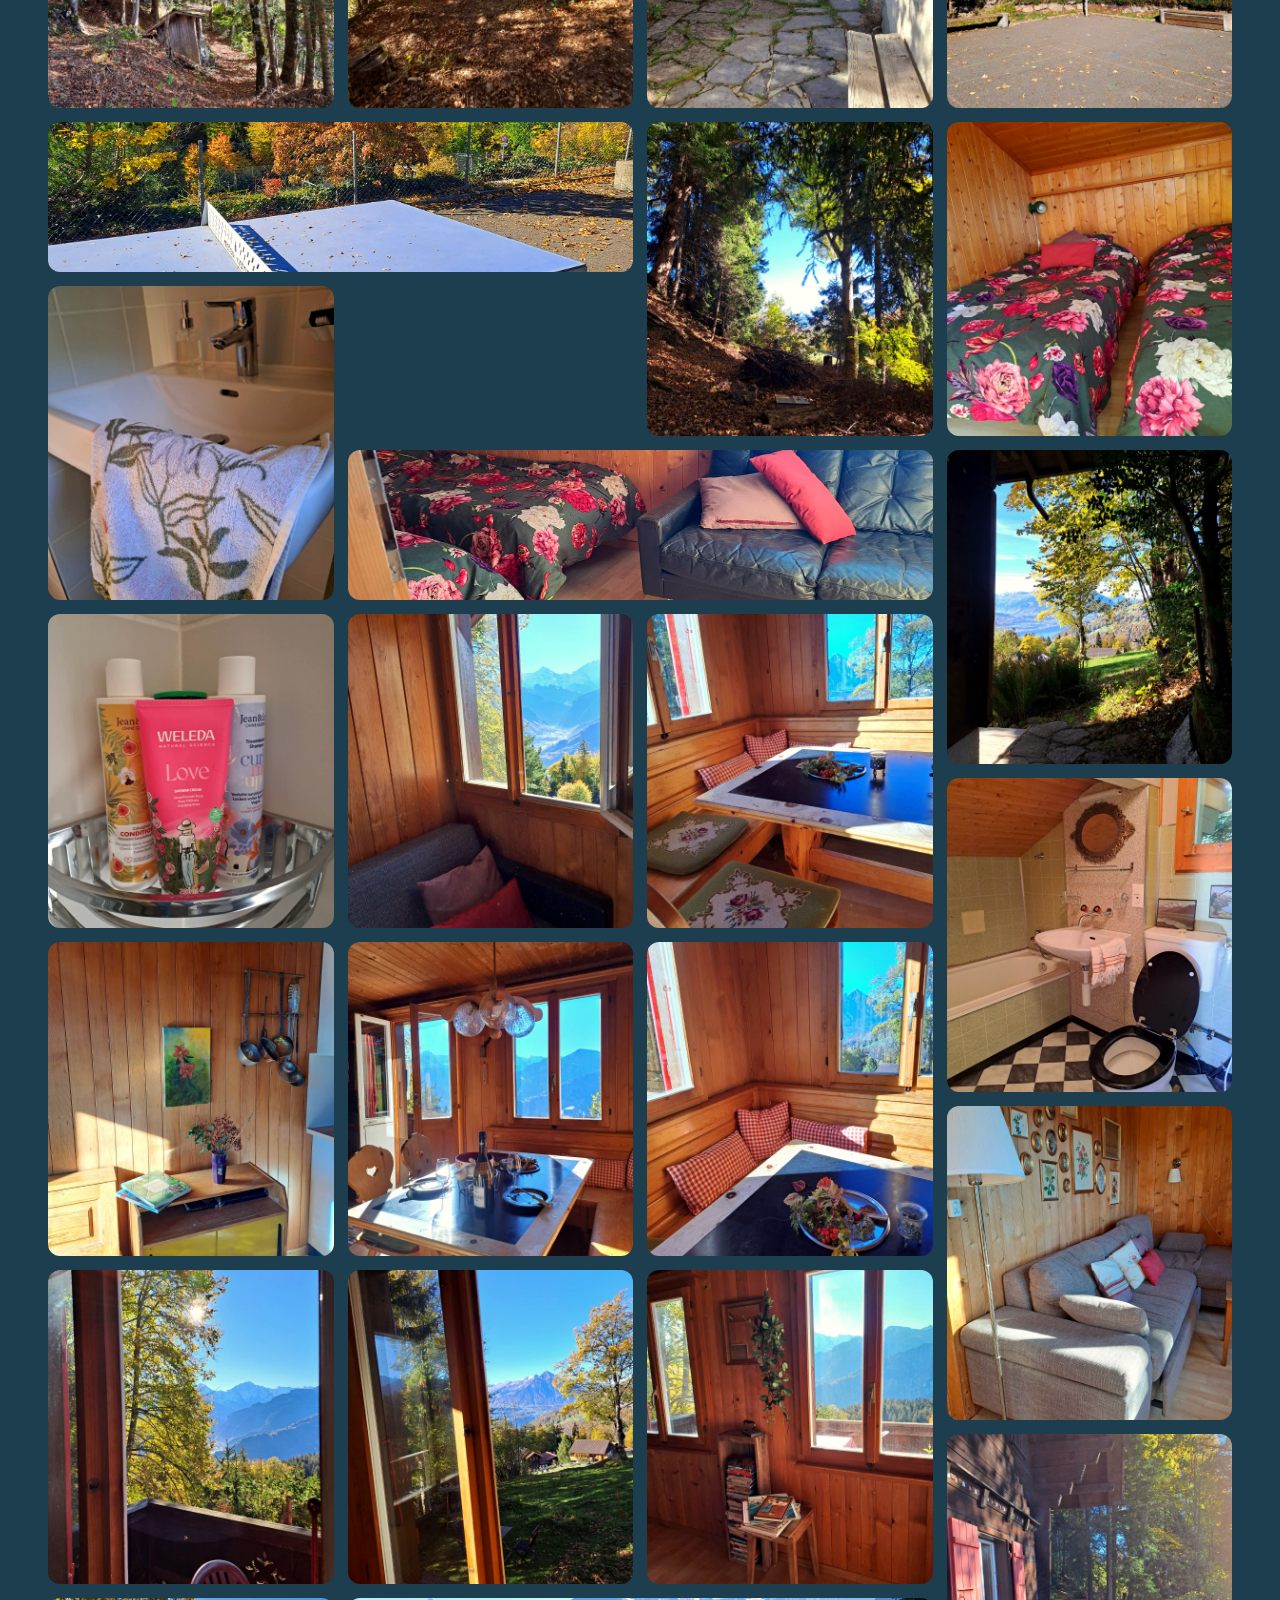
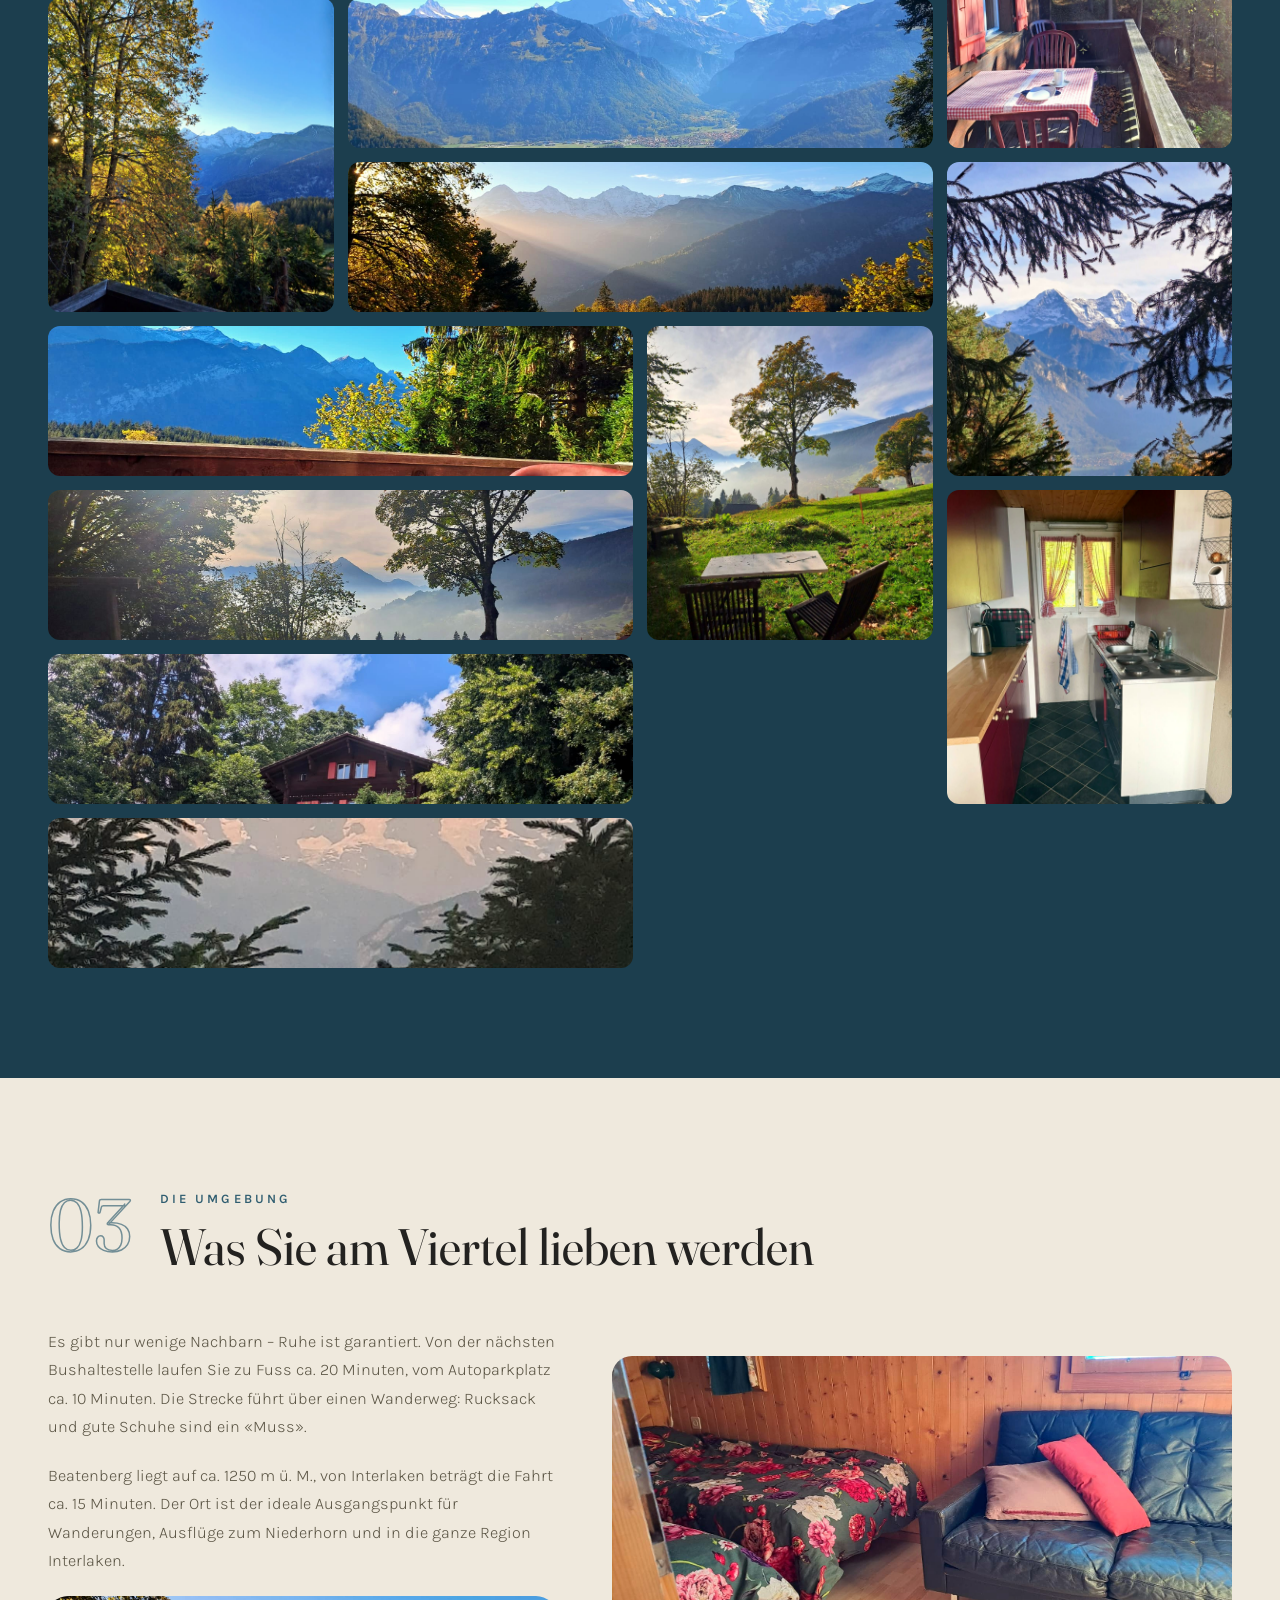
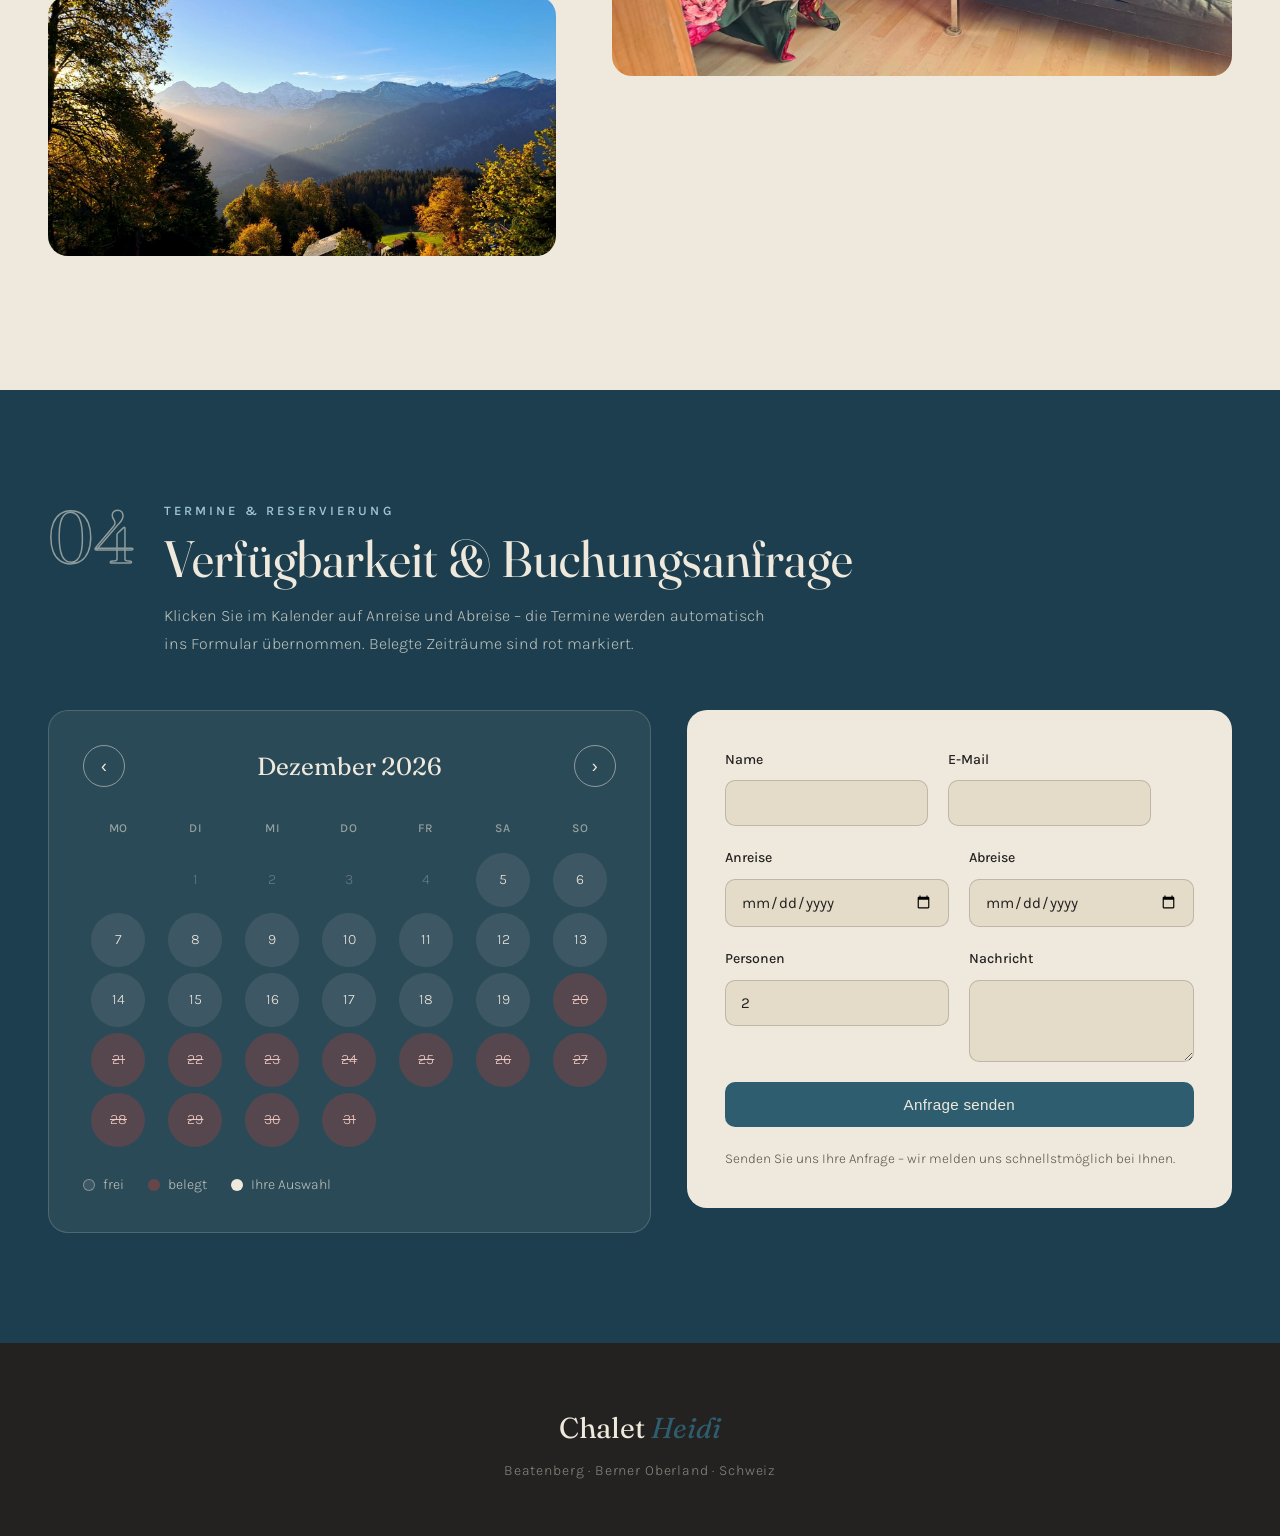
==== commit 70cf4937: "Neuaufbau: Split-Hero, Laufband, nummerierte Kapitel, Gletscherblau-Palette, Kalender+Formular kombi" ====
--- a/index.html
+++ b/index.html
@@ -7,7 +7,7 @@
 <meta name="description" content="Chalet Heidi in Beatenberg: ruhiges Ferienchalet mit einmaliger Aussicht auf Eiger, Mönch und Jungfrau. Jetzt Verfügbarkeit prüfen und anfragen.">
 <link rel="preconnect" href="https://fonts.googleapis.com">
 <link rel="preconnect" href="https://fonts.gstatic.com" crossorigin>
-<link href="https://fonts.googleapis.com/css2?family=Fraunces:ital,opsz,wght@0,9..144,400;0,9..144,500;0,9..144,600;1,9..144,400&family=Karla:wght@300;400;500;600&display=swap" rel="stylesheet">
+<link href="https://fonts.googleapis.com/css2?family=Fraunces:ital,opsz,wght@0,9..144,400;0,9..144,500;0,9..144,600;1,9..144,400;1,9..144,500&family=Karla:wght@300;400;500;600&display=swap" rel="stylesheet">
 <link rel="stylesheet" href="css/style.css">
 </head>
 <body>
@@ -18,8 +18,7 @@
     <a href="#chalet" data-i18n="nav_chalet">Das Chalet</a>
     <a href="#galerie" data-i18n="nav_gallery">Galerie</a>
     <a href="#lage" data-i18n="nav_location">Lage</a>
-    <a href="#kalender" data-i18n="nav_availability">Verfügbarkeit</a>
-    <a href="#kontakt" data-i18n="nav_contact" class="nav-cta">Anfragen</a>
+    <a href="#anfrage" data-i18n="nav_availability">Anfrage</a>
   </nav>
   <div class="nav-right">
     <button class="lang-toggle" id="langToggle" aria-label="Sprache wechseln">EN</button>
@@ -30,86 +29,101 @@
 </header>
 
 <section class="hero" id="top">
-  <img src="images/photo-34.jpg" alt="Bergpanorama Eiger Mönch Jungfrau von Beatenberg" class="hero-bg">
-  <div class="hero-overlay"></div>
-  <div class="hero-content">
-    <p class="hero-kicker" data-i18n="hero_kicker">Beatenberg · Berner Oberland · 1250 m ü. M.</p>
-    <h1>Chalet Heidi</h1>
+  <div class="hero-left">
+    <p class="hero-kicker" data-i18n="hero_kicker">Beatenberg · 1250 m ü. M.</p>
+    <h1>Chalet<br><em>Heidi</em></h1>
     <p class="hero-sub" data-i18n="hero_sub">Ferienchalet mit einmaliger Aussicht auf Eiger, Mönch und Jungfrau</p>
     <div class="hero-actions">
-      <a href="#kalender" class="btn btn-primary" data-i18n="hero_btn_availability">Verfügbarkeit ansehen</a>
-      <a href="#kontakt" class="btn btn-outline" data-i18n="hero_btn_book">Buchungsanfrage</a>
+      <a href="#anfrage" class="btn btn-primary" data-i18n="hero_btn_book">Anfrage senden</a>
+      <a href="#galerie" class="btn btn-ghost" data-i18n="hero_btn_availability">Bilder ansehen</a>
+    </div>
+    <ul class="hero-facts">
+      <li><strong>1250 m</strong><span data-i18n="fact_altitude">Höhenlage</span></li>
+      <li><strong>15 min</strong><span data-i18n="fact_interlaken">von Interlaken</span></li>
+      <li><strong>3</strong><span data-i18n="fact_rooms">Zimmer</span></li>
+    </ul>
+  </div>
+  <div class="hero-right">
+    <img src="images/photo-34.jpg" alt="Bergpanorama Eiger Mönch Jungfrau von Beatenberg">
+  </div>
+</section>
+
+<div class="marquee" aria-hidden="true">
+  <div class="marquee-track">
+    <span>Eiger · Mönch · Jungfrau · Beatenberg · Berner Oberland · Thunersee · Ruhe · Natur ·&nbsp;</span>
+    <span>Eiger · Mönch · Jungfrau · Beatenberg · Berner Oberland · Thunersee · Ruhe · Natur ·&nbsp;</span>
+  </div>
+</div>
+
+<section class="chapter" id="chalet">
+  <div class="chapter-head">
+    <span class="chapter-num">01</span>
+    <div>
+      <p class="eyebrow" data-i18n="chalet_eyebrow">Willkommen</p>
+      <h2 class="section-title" data-i18n="chalet_title">Was Sie an dieser Unterkunft lieben werden</h2>
+    </div>
+  </div>
+  <div class="two-col">
+    <div class="chalet-text">
+      <p data-i18n="chalet_p1">Unser Chalet Heidi ist im wunderschönen Berner Oberland bei Beatenberg gelegen. Das einfache, aber mit viel Liebe eingerichtete Haus bietet eine einmalige Aussicht auf Eiger, Mönch und Jungfrau.</p>
+      <p data-i18n="chalet_p2">Ob Familienurlaub oder Erholungsurlaub – autofrei und mit eigenem Wäldchen – Chalet Heidi ist die perfekte Unterkunft, um das malerische Berner Oberland zu entdecken. Ruhe und Natur werden Ihren Urlaub prägen.</p>
+      <p data-i18n="chalet_p3">Das Chalet ist sehr ruhig inmitten der Natur gelegen, rund ums Haus erstrecken sich Wiesen. Der Garten mit Cheminée und Grillplatz im Wald lädt zum Verweilen ein.</p>
+    </div>
+    <div class="feature-card">
+      <h3 data-i18n="features_title">Ausstattung</h3>
+      <ul class="feature-list">
+        <li data-i18n="feature_1">3 Zimmer im 1. Stock mit Bad und WC</li>
+        <li data-i18n="feature_2">Wohnzimmer mit TV im Erdgeschoss</li>
+        <li data-i18n="feature_3">Schlafzimmer und Küche im Erdgeschoss</li>
+        <li data-i18n="feature_4">Dusche/WC im Erdgeschoss</li>
+        <li data-i18n="feature_5">Balkon mit schöner Aussicht</li>
+        <li data-i18n="feature_6">Garten mit Cheminée und Grillplatz im Wald</li>
+        <li data-i18n="feature_7">Einfache Küche mit allem, was man braucht</li>
+        <li data-i18n="feature_8">Eigenes Wäldchen, autofrei</li>
+      </ul>
     </div>
   </div>
 </section>
 
-<section class="facts">
-  <div class="fact"><span class="fact-num">1250 m</span><span class="fact-label" data-i18n="fact_altitude">Höhenlage</span></div>
-  <div class="fact"><span class="fact-num">15 min</span><span class="fact-label" data-i18n="fact_interlaken">von Interlaken</span></div>
-  <div class="fact"><span class="fact-num">3</span><span class="fact-label" data-i18n="fact_rooms">Zimmer</span></div>
-  <div class="fact"><span class="fact-num">E·M·J</span><span class="fact-label" data-i18n="fact_view">Aussicht</span></div>
+<section class="chapter chapter-dark" id="galerie">
+  <div class="chapter-head">
+    <span class="chapter-num">02</span>
+    <div>
+      <p class="eyebrow" data-i18n="gallery_eyebrow">Bilder</p>
+      <h2 class="section-title" data-i18n="gallery_title">Galerie</h2>
+    </div>
+  </div>
+  <div class="gallery" id="gallery"></div>
 </section>
 
-<section class="section" id="chalet">
-  <div class="container">
-    <p class="eyebrow" data-i18n="chalet_eyebrow">Willkommen</p>
-    <h2 class="section-title" data-i18n="chalet_title">Was Sie an dieser Unterkunft lieben werden</h2>
-    <div class="two-col">
-      <div class="chalet-text">
-        <p data-i18n="chalet_p1">Unser Chalet Heidi ist im wunderschönen Berner Oberland bei Beatenberg gelegen. Das einfache, aber mit viel Liebe eingerichtete Haus bietet eine einmalige Aussicht auf Eiger, Mönch und Jungfrau.</p>
-        <p data-i18n="chalet_p2">Ob Familienurlaub oder Erholungsurlaub – autofrei und mit eigenem Wäldchen – Chalet Heidi ist die perfekte Unterkunft, um das malerische Berner Oberland zu entdecken. Ruhe und Natur werden Ihren Urlaub prägen.</p>
-        <p data-i18n="chalet_p3">Das Chalet ist sehr ruhig inmitten der Natur gelegen, rund ums Haus erstrecken sich Wiesen. Der Garten mit Cheminée und Grillplatz im Wald lädt zum Verweilen ein.</p>
-      </div>
-      <div class="feature-card">
-        <h3 data-i18n="features_title">Ausstattung</h3>
-        <ul class="feature-list">
-          <li data-i18n="feature_1">3 Zimmer im 1. Stock mit Bad und WC</li>
-          <li data-i18n="feature_2">Wohnzimmer mit TV im Erdgeschoss</li>
-          <li data-i18n="feature_3">Schlafzimmer und Küche im Erdgeschoss</li>
-          <li data-i18n="feature_4">Dusche/WC im Erdgeschoss</li>
-          <li data-i18n="feature_5">Balkon mit schöner Aussicht</li>
-          <li data-i18n="feature_6">Garten mit Cheminée und Grillplatz im Wald</li>
-          <li data-i18n="feature_7">Einfache Küche mit allem, was man braucht</li>
-          <li data-i18n="feature_8">Eigenes Wäldchen, autofrei</li>
-        </ul>
-      </div>
+<section class="chapter" id="lage">
+  <div class="chapter-head">
+    <span class="chapter-num">03</span>
+    <div>
+      <p class="eyebrow" data-i18n="location_eyebrow">Die Umgebung</p>
+      <h2 class="section-title" data-i18n="location_title">Was Sie am Viertel lieben werden</h2>
     </div>
+  </div>
+  <div class="two-col reverse">
+    <div>
+      <p data-i18n="location_p1">Es gibt nur wenige Nachbarn – Ruhe ist garantiert. Von der nächsten Bushaltestelle laufen Sie zu Fuss ca. 20 Minuten, vom Autoparkplatz ca. 10 Minuten. Die Strecke führt über einen Wanderweg: Rucksack und gute Schuhe sind ein «Muss».</p>
+      <p data-i18n="location_p2">Beatenberg liegt auf ca. 1250 m ü. M., von Interlaken beträgt die Fahrt ca. 15 Minuten. Der Ort ist der ideale Ausgangspunkt für Wanderungen, Ausflüge zum Niederhorn und in die ganze Region Interlaken.</p>
+      <img src="images/photo-35.jpg" alt="Aussicht auf die schneebedeckte Bergwelt" class="location-img" loading="lazy">
+    </div>
+    <img src="images/photo-19.jpg" alt="Chalet Heidi und Umgebung" class="location-img" loading="lazy">
   </div>
 </section>
 
-<section class="break">
-  <img src="images/photo-35.jpg" alt="Aussicht auf die schneebedeckte Bergwelt" loading="lazy">
-</section>
-
-<section class="section" id="galerie">
-  <div class="container">
-    <p class="eyebrow" data-i18n="gallery_eyebrow">Bilder</p>
-    <h2 class="section-title" data-i18n="gallery_title">Galerie</h2>
-  </div>
-  <div class="container-wide">
-    <div class="gallery" id="gallery"></div>
-  </div>
-</section>
-
-<section class="section section-alt" id="lage">
-  <div class="container">
-    <p class="eyebrow" data-i18n="location_eyebrow">Die Umgebung</p>
-    <h2 class="section-title" data-i18n="location_title">Was Sie am Viertel lieben werden</h2>
-    <div class="two-col">
-      <div>
-        <p data-i18n="location_p1">Es gibt nur wenige Nachbarn – Ruhe ist garantiert. Von der nächsten Bushaltestelle laufen Sie zu Fuss ca. 20 Minuten, vom Autoparkplatz ca. 10 Minuten. Die Strecke führt über einen Wanderweg: Rucksack und gute Schuhe sind ein «Muss».</p>
-        <p data-i18n="location_p2">Beatenberg liegt auf ca. 1250 m ü. M., von Interlaken beträgt die Fahrt ca. 15 Minuten. Der Ort ist der ideale Ausgangspunkt für Wanderungen, Ausflüge zum Niederhorn und in die ganze Region Interlaken.</p>
-      </div>
-      <img src="images/photo-19.jpg" alt="Chalet Heidi und Umgebung" class="location-img" loading="lazy">
+<section class="chapter chapter-dark" id="anfrage">
+  <div class="chapter-head">
+    <span class="chapter-num">04</span>
+    <div>
+      <p class="eyebrow" data-i18n="cal_eyebrow">Termine &amp; Reservierung</p>
+      <h2 class="section-title" data-i18n="contact_title">Verfügbarkeit &amp; Buchungsanfrage</h2>
+      <p class="cal-hint" data-i18n="cal_hint">Klicken Sie im Kalender auf Anreise und Abreise – die Termine werden automatisch ins Formular übernommen. Belegte Zeiträume sind rot markiert.</p>
     </div>
   </div>
-</section>
-
-<section class="section" id="kalender">
-  <div class="container">
-    <p class="eyebrow" data-i18n="cal_eyebrow">Termine</p>
-    <h2 class="section-title" data-i18n="cal_title">Verfügbarkeit</h2>
-    <p class="cal-hint" data-i18n="cal_hint">Klicken Sie auf Anreise und Abreise, um Ihre Wunschtermine auszuwählen. Belegte Zeiträume sind rot markiert.</p>
+  <div class="booking-grid">
     <div class="calendar-wrap">
       <div class="calendar" id="calendar"></div>
       <div class="cal-legend">
@@ -118,14 +132,6 @@
         <span><span class="dot dot-selected"></span><span data-i18n="legend_selected">Ihre Auswahl</span></span>
       </div>
     </div>
-  </div>
-</section>
-
-<section class="section section-alt" id="kontakt">
-  <div class="container">
-    <p class="eyebrow" data-i18n="contact_eyebrow">Reservierung</p>
-    <h2 class="section-title" data-i18n="contact_title">Buchungsanfrage</h2>
-    <p class="contact-intro" data-i18n="contact_intro">Senden Sie uns Ihre Anfrage – wir melden uns schnellstmöglich bei Ihnen.</p>
     <form id="bookingForm" class="booking-form">
       <div class="form-row">
         <label><span data-i18n="form_name">Name</span>
@@ -135,31 +141,32 @@
           <input type="email" id="fEmail" required>
         </label>
       </div>
-      <div class="form-row three">
+      <div class="form-row two">
         <label><span data-i18n="form_arrival">Anreise</span>
           <input type="date" id="fArrival" required>
         </label>
         <label><span data-i18n="form_departure">Abreise</span>
           <input type="date" id="fDeparture" required>
         </label>
+      </div>
+      <div class="form-row two">
         <label><span data-i18n="form_guests">Personen</span>
           <input type="number" id="fGuests" min="1" max="8" value="2" required>
         </label>
+        <label class="msg-label"><span data-i18n="form_message">Nachricht</span>
+          <textarea id="fMessage" rows="3"></textarea>
+        </label>
       </div>
-      <label><span data-i18n="form_message">Nachricht</span>
-        <textarea id="fMessage" rows="4"></textarea>
-      </label>
       <p class="form-error" id="formError" hidden data-i18n="form_error">Der gewählte Zeitraum enthält belegte Tage. Bitte wählen Sie andere Termine.</p>
       <button type="submit" class="btn btn-primary" data-i18n="form_submit">Anfrage senden</button>
+      <p class="form-note" data-i18n="contact_intro">Senden Sie uns Ihre Anfrage – wir melden uns schnellstmöglich bei Ihnen.</p>
     </form>
   </div>
 </section>
 
 <footer class="footer">
-  <div class="container">
-    <p class="footer-brand">Chalet <em>Heidi</em></p>
-    <p data-i18n="footer_region">Beatenberg · Berner Oberland · Schweiz</p>
-  </div>
+  <p class="footer-brand">Chalet <em>Heidi</em></p>
+  <p data-i18n="footer_region">Beatenberg · Berner Oberland · Schweiz</p>
 </footer>
 
 <script src="js/availability.js"></script>
--- a/css/style.css
+++ b/css/style.css
@@ -1,17 +1,13 @@
 :root {
-  --ink: #1c1915;
-  --ink-soft: #57503f;
-  --cream: #f4eee1;
-  --cream-deep: #e9e0cc;
-  --white: #fbf8f1;
-  --rust: #b4552d;
-  --rust-dark: #8f3f1e;
+  --paper: #efe9dd;
+  --paper-2: #e4dcc9;
+  --ink: #232220;
+  --ink-soft: #5d5747;
+  --glacier: #2f5d70;
+  --glacier-deep: #1c3e4e;
   --danger: #a3423a;
-  --radius-lg: 26px;
-  --radius-md: 18px;
-  --radius-sm: 8px;
-  --font-serif: "Fraunces", Georgia, serif;
-  --font-sans: "Karla", system-ui, sans-serif;
+  --serif: "Fraunces", Georgia, serif;
+  --sans: "Karla", system-ui, sans-serif;
 }
 
 * { margin: 0; padding: 0; box-sizing: border-box; }
@@ -19,17 +15,14 @@
 html { scroll-behavior: smooth; }
 
 body {
-  font-family: var(--font-sans);
+  font-family: var(--sans);
   color: var(--ink);
-  background: var(--cream);
+  background: var(--paper);
   line-height: 1.75;
   font-weight: 300;
 }
 
 img { display: block; max-width: 100%; }
-
-.container { max-width: 1080px; margin: 0 auto; padding: 0 28px; }
-.container-wide { max-width: 1280px; margin: 0 auto; padding: 0 28px; }
 
 .nav {
   position: fixed;
@@ -39,24 +32,23 @@
   align-items: center;
   justify-content: space-between;
   padding: 16px 36px;
-  background: rgba(244, 238, 225, 0.9);
+  background: rgba(239, 233, 221, 0.92);
   backdrop-filter: blur(12px);
-  border-bottom: 1px solid rgba(28, 25, 21, 0.08);
+  border-bottom: 1px solid rgba(35, 34, 32, 0.1);
 }
 
 .brand {
-  font-family: var(--font-serif);
-  font-size: 1.5rem;
+  font-family: var(--serif);
+  font-size: 1.45rem;
   font-weight: 500;
   color: var(--ink);
   text-decoration: none;
-  letter-spacing: 0.01em;
-}
-
-.brand em, .footer-brand em {
+}
+
+.brand em, .footer-brand em, .hero h1 em {
   font-style: italic;
   font-weight: 400;
-  color: var(--rust);
+  color: var(--glacier);
 }
 
 .nav-links { display: flex; gap: 30px; align-items: center; }
@@ -65,32 +57,20 @@
   color: var(--ink-soft);
   text-decoration: none;
   font-size: 0.92rem;
-  font-weight: 400;
   transition: color 0.2s;
 }
 
-.nav-links a:hover { color: var(--rust); }
-
-.nav-cta {
-  border: none;
-  border-radius: 999px;
-  padding: 9px 20px;
-  color: var(--cream) !important;
-  background: var(--ink);
-  transition: background 0.2s;
-}
-
-.nav-cta:hover { background: var(--rust); color: var(--white) !important; }
+.nav-links a:hover { color: var(--glacier); }
 
 .nav-right { display: flex; align-items: center; gap: 14px; }
 
 .lang-toggle {
-  font-family: var(--font-sans);
+  font-family: var(--sans);
   font-size: 0.85rem;
   font-weight: 600;
   letter-spacing: 0.08em;
   background: none;
-  border: 1px solid rgba(28, 25, 21, 0.3);
+  border: 1px solid rgba(35, 34, 32, 0.3);
   border-radius: 999px;
   padding: 5px 13px;
   cursor: pointer;
@@ -98,7 +78,7 @@
   transition: all 0.2s;
 }
 
-.lang-toggle:hover { border-color: var(--rust); color: var(--rust); }
+.lang-toggle:hover { border-color: var(--glacier); color: var(--glacier); }
 
 .burger {
   display: none;
@@ -110,78 +90,52 @@
   padding: 4px;
 }
 
-.burger span {
-  width: 22px;
-  height: 2px;
-  background: var(--ink);
-}
+.burger span { width: 22px; height: 2px; background: var(--ink); }
 
 .hero {
-  position: relative;
-  height: 94vh;
-  min-height: 560px;
-  overflow: hidden;
-  display: flex;
-  align-items: flex-end;
-}
-
-.hero-bg {
-  position: absolute;
-  inset: 0;
-  width: 100%;
-  height: 100%;
-  object-fit: cover;
-}
-
-.hero-overlay {
-  position: absolute;
-  inset: 0;
-  background: linear-gradient(180deg, rgba(20, 18, 14, 0.25) 0%, rgba(20, 18, 14, 0.05) 40%, rgba(20, 18, 14, 0.72) 100%);
-}
-
-.hero-content {
-  position: relative;
-  z-index: 1;
-  color: var(--cream);
-  padding: 0 48px 64px;
-  max-width: 900px;
+  display: grid;
+  grid-template-columns: 44% 56%;
+  min-height: 100vh;
+  padding-top: 64px;
+}
+
+.hero-left {
+  display: flex;
+  flex-direction: column;
+  justify-content: center;
+  padding: 110px 56px 56px 48px;
 }
 
 .hero-kicker {
-  font-size: 0.85rem;
-  letter-spacing: 0.28em;
+  font-size: 0.82rem;
+  letter-spacing: 0.3em;
   text-transform: uppercase;
-  font-weight: 500;
-  opacity: 0.85;
+  font-weight: 600;
+  color: var(--glacier);
 }
 
 .hero h1 {
-  font-family: var(--font-serif);
-  font-size: clamp(3.6rem, 10vw, 7rem);
+  font-family: var(--serif);
+  font-size: clamp(4rem, 8vw, 6.8rem);
   font-weight: 400;
   font-variation-settings: "opsz" 144;
-  line-height: 1.02;
-  margin: 10px 0 12px;
+  line-height: 0.98;
+  margin: 18px 0 20px;
 }
 
 .hero-sub {
-  font-size: 1.2rem;
-  font-weight: 300;
-  opacity: 0.92;
-  max-width: 520px;
-  margin: 0 0 34px;
-}
-
-.hero-actions {
-  display: flex;
-  gap: 14px;
-  flex-wrap: wrap;
-}
+  font-size: 1.15rem;
+  color: var(--ink-soft);
+  max-width: 420px;
+  margin-bottom: 34px;
+}
+
+.hero-actions { display: flex; gap: 14px; flex-wrap: wrap; }
 
 .btn {
   display: inline-block;
-  padding: 14px 32px;
-  border-radius: 999px;
+  padding: 14px 30px;
+  border-radius: 10px;
   font-size: 0.95rem;
   font-weight: 500;
   letter-spacing: 0.02em;
@@ -191,73 +145,120 @@
   transition: all 0.25s;
 }
 
-.btn-primary {
-  background: var(--rust);
-  color: var(--cream);
-}
-
-.btn-primary:hover {
-  background: var(--rust-dark);
-  color: var(--white);
-}
-
-.btn-outline {
-  border: 1px solid rgba(244, 238, 225, 0.7);
-  color: var(--cream);
-}
-
-.btn-outline:hover { background: rgba(244, 238, 225, 0.15); }
-
-.facts {
-  display: grid;
-  grid-template-columns: repeat(4, 1fr);
+.btn-primary { background: var(--glacier); color: var(--paper); }
+
+.btn-primary:hover { background: var(--glacier-deep); }
+
+.btn-ghost {
+  background: none;
+  border: 1px solid rgba(35, 34, 32, 0.35);
+  color: var(--ink);
+}
+
+.btn-ghost:hover { border-color: var(--ink); background: rgba(35, 34, 32, 0.06); }
+
+.hero-facts {
+  list-style: none;
+  display: flex;
+  gap: 36px;
+  margin-top: 56px;
+  padding-top: 26px;
+  border-top: 1px solid rgba(35, 34, 32, 0.15);
+}
+
+.hero-facts li { display: flex; flex-direction: column; }
+
+.hero-facts strong {
+  font-family: var(--serif);
+  font-weight: 500;
+  font-size: 1.5rem;
+  color: var(--ink);
+}
+
+.hero-facts span {
+  font-size: 0.75rem;
+  letter-spacing: 0.14em;
+  text-transform: uppercase;
+  color: var(--ink-soft);
+}
+
+.hero-right { overflow: hidden; }
+
+.hero-right img {
+  width: 100%;
+  height: 100%;
+  object-fit: cover;
+}
+
+.marquee {
+  overflow: hidden;
   background: var(--ink);
-}
-
-.fact {
-  text-align: center;
-  padding: 34px 16px;
-  border-right: 1px solid rgba(244, 238, 225, 0.12);
-}
-
-.fact:last-child { border-right: none; }
-
-.fact-num {
-  display: block;
-  font-family: var(--font-serif);
-  font-size: 2rem;
-  font-weight: 400;
-  color: var(--cream);
-}
-
-.fact-label {
-  font-size: 0.78rem;
-  letter-spacing: 0.16em;
-  text-transform: uppercase;
-  color: rgba(244, 238, 225, 0.55);
-}
-
-.section { padding: 100px 0; }
-
-.section-alt { background: var(--cream-deep); }
+  color: var(--paper);
+  padding: 13px 0;
+  white-space: nowrap;
+}
+
+.marquee-track {
+  display: inline-flex;
+  animation: slide 40s linear infinite;
+  font-family: var(--serif);
+  font-style: italic;
+  font-size: 1rem;
+  letter-spacing: 0.08em;
+}
+
+@keyframes slide {
+  from { transform: translateX(0); }
+  to { transform: translateX(-50%); }
+}
+
+.chapter { padding: 110px 48px; max-width: 1320px; margin: 0 auto; }
+
+.chapter-dark {
+  max-width: none;
+  background: var(--glacier-deep);
+  color: var(--paper);
+}
+
+.chapter-dark > * { max-width: 1320px; margin-left: auto; margin-right: auto; }
+
+.chapter-head {
+  display: flex;
+  gap: 28px;
+  align-items: flex-start;
+  margin-bottom: 52px;
+}
+
+.chapter-num {
+  font-family: var(--serif);
+  font-size: clamp(3rem, 6vw, 4.6rem);
+  font-weight: 400;
+  line-height: 1;
+  color: transparent;
+  -webkit-text-stroke: 1.5px rgba(47, 93, 112, 0.65);
+  flex-shrink: 0;
+}
+
+.chapter-dark .chapter-num { -webkit-text-stroke: 1.5px rgba(239, 233, 221, 0.55); }
 
 .eyebrow {
   font-size: 0.8rem;
   letter-spacing: 0.24em;
   text-transform: uppercase;
-  color: var(--rust);
+  color: var(--glacier);
   font-weight: 600;
-  margin-bottom: 10px;
-}
+  margin-bottom: 8px;
+}
+
+.chapter-dark .eyebrow { color: #9ec3d2; }
 
 .section-title {
-  font-family: var(--font-serif);
-  font-size: clamp(2.2rem, 5vw, 3.4rem);
+  font-family: var(--serif);
+  font-size: clamp(2rem, 4.5vw, 3.2rem);
   font-weight: 400;
   font-variation-settings: "opsz" 90;
-  line-height: 1.1;
-  margin-bottom: 44px;
-  max-width: 760px;
+  line-height: 1.12;
+  max-width: 720px;
 }
 
 .two-col {
@@ -267,30 +268,27 @@
   align-items: start;
 }
 
-.chalet-text p, .two-col p {
-  margin-bottom: 20px;
-  color: var(--ink-soft);
-  font-size: 1.02rem;
-}
+.two-col.reverse { grid-template-columns: 0.9fr 1.1fr; }
+
+.two-col p { margin-bottom: 20px; color: var(--ink-soft); font-size: 1.02rem; }
 
 .chalet-text p:first-child::first-letter {
-  font-family: var(--font-serif);
+  font-family: var(--serif);
   font-size: 3.4em;
   float: left;
   line-height: 0.85;
   padding-right: 12px;
-  color: var(--rust);
+  color: var(--glacier);
 }
 
 .feature-card {
-  background: var(--white);
-  border: 1px solid rgba(28, 25, 21, 0.08);
-  border-radius: var(--radius-lg);
+  background: var(--paper-2);
+  border-radius: 20px;
   padding: 38px;
 }
 
 .feature-card h3 {
-  font-family: var(--font-serif);
+  font-family: var(--serif);
   font-size: 1.5rem;
   font-weight: 400;
   margin-bottom: 20px;
@@ -300,7 +298,7 @@
 
 .feature-list li {
   padding: 12px 0 12px 26px;
-  border-bottom: 1px solid rgba(28, 25, 21, 0.08);
+  border-bottom: 1px solid rgba(35, 34, 32, 0.1);
   color: var(--ink-soft);
   font-size: 0.96rem;
   position: relative;
@@ -309,23 +307,10 @@
 .feature-list li:last-child { border-bottom: none; }
 
 .feature-list li::before {
-  content: "·";
+  content: "–";
   position: absolute;
-  left: 6px;
-  color: var(--rust);
-  font-weight: 700;
-}
-
-.break {
-  height: 68vh;
-  min-height: 420px;
-  overflow: hidden;
-}
-
-.break img {
-  width: 100%;
-  height: 100%;
-  object-fit: cover;
+  left: 4px;
+  color: var(--glacier);
 }
 
 .gallery {
@@ -333,50 +318,51 @@
   grid-template-columns: repeat(4, 1fr);
   grid-auto-rows: 150px;
   grid-auto-flow: dense;
-  gap: 16px;
+  gap: 14px;
 }
 
 .gallery img {
   width: 100%;
   height: 100%;
   object-fit: cover;
-  border-radius: var(--radius-md);
+  border-radius: 12px;
   cursor: pointer;
   transition: transform 0.35s ease, opacity 0.35s ease;
 }
 
-.gallery img.tall {
-  grid-row: span 2;
-}
-
-.gallery img.wide {
-  grid-column: span 2;
-}
-
-.gallery img:hover {
-  transform: scale(1.025);
-  opacity: 0.94;
-}
+.gallery img.tall { grid-row: span 2; }
+.gallery img.wide { grid-column: span 2; }
+
+.gallery img:hover { transform: scale(1.02); opacity: 0.9; }
 
 .location-img {
-  border-radius: var(--radius-lg);
-  height: 100%;
-  min-height: 340px;
+  border-radius: 20px;
+  margin-top: 28px;
+  width: 100%;
+  height: 320px;
   object-fit: cover;
-  width: 100%;
-}
-
-.cal-hint, .contact-intro {
-  color: var(--ink-soft);
-  margin-bottom: 30px;
-  max-width: 640px;
+}
+
+.two-col.reverse p + .location-img { margin-top: 0; margin-bottom: 24px; height: 260px; }
+
+.cal-hint {
+  color: rgba(239, 233, 221, 0.75);
+  margin-top: 14px;
+  max-width: 620px;
+}
+
+.booking-grid {
+  display: grid;
+  grid-template-columns: 1.05fr 0.95fr;
+  gap: 36px;
+  align-items: start;
 }
 
 .calendar-wrap {
-  background: var(--white);
-  border: 1px solid rgba(28, 25, 21, 0.08);
-  border-radius: var(--radius-lg);
-  padding: 40px;
+  background: rgba(239, 233, 221, 0.07);
+  border: 1px solid rgba(239, 233, 221, 0.18);
+  border-radius: 20px;
+  padding: 34px;
 }
 
 .cal-head {
@@ -387,26 +373,26 @@
 }
 
 .cal-title {
-  font-family: var(--font-serif);
-  font-size: 1.6rem;
-  font-weight: 400;
-  min-width: 230px;
+  font-family: var(--serif);
+  font-size: 1.55rem;
+  font-weight: 400;
+  min-width: 220px;
   text-align: center;
 }
 
 .cal-nav {
   background: none;
-  border: 1px solid var(--ink);
+  border: 1px solid rgba(239, 233, 221, 0.5);
   border-radius: 999px;
   width: 42px;
   height: 42px;
   font-size: 1.1rem;
-  color: var(--ink);
+  color: var(--paper);
   cursor: pointer;
   transition: all 0.2s;
 }
 
-.cal-nav:hover { background: var(--ink); color: var(--cream); }
+.cal-nav:hover { background: var(--paper); color: var(--glacier-deep); }
 
 .cal-grid {
   display: grid;
@@ -419,14 +405,14 @@
   font-size: 0.75rem;
   letter-spacing: 0.08em;
   text-transform: uppercase;
-  color: var(--ink-soft);
+  color: rgba(239, 233, 221, 0.55);
   padding: 8px 0;
   font-weight: 500;
 }
 
 .cal-day {
   aspect-ratio: 1;
-  max-width: 56px;
+  max-width: 54px;
   width: 100%;
   margin: 0 auto;
   display: flex;
@@ -434,79 +420,60 @@
   justify-content: center;
   border-radius: 999px;
   font-size: 0.9rem;
-  color: var(--ink);
-  background: var(--cream);
+  color: var(--paper);
+  background: rgba(239, 233, 221, 0.09);
   border: 1px solid transparent;
   cursor: pointer;
   transition: all 0.15s;
 }
 
-.cal-day:hover:not(.blocked):not(.past):not(.empty) {
-  border-color: var(--rust);
-}
+.cal-day:hover:not(.blocked):not(.past):not(.empty) { border-color: var(--paper); }
 
 .cal-day.empty { background: none; cursor: default; }
 
-.cal-day.past { color: #c6bfae; background: transparent; cursor: default; }
+.cal-day.past { color: rgba(239, 233, 221, 0.3); background: none; cursor: default; }
 
 .cal-day.blocked {
-  background: #efdcd4;
-  color: var(--danger);
+  background: rgba(163, 66, 58, 0.35);
+  color: #f0c8c2;
   cursor: not-allowed;
   text-decoration: line-through;
 }
 
-.cal-day.selected {
-  background: var(--rust);
-  color: var(--cream);
-  font-weight: 600;
-}
-
-.cal-day.in-range {
-  background: var(--cream-deep);
-  border-radius: 10px;
-}
+.cal-day.selected { background: var(--paper); color: var(--glacier-deep); font-weight: 600; }
+
+.cal-day.in-range { background: rgba(239, 233, 221, 0.22); border-radius: 10px; }
 
 .cal-legend {
   display: flex;
-  gap: 26px;
+  gap: 24px;
   margin-top: 26px;
   flex-wrap: wrap;
-  color: var(--ink-soft);
+  color: rgba(239, 233, 221, 0.75);
   font-size: 0.88rem;
 }
 
 .cal-legend > span { display: flex; align-items: center; gap: 8px; }
 
-.dot {
-  width: 12px;
-  height: 12px;
-  border-radius: 50%;
-  display: inline-block;
-}
-
-.dot-free { background: var(--cream); border: 1px solid #cfc6b2; }
-.dot-blocked { background: #efdcd4; border: 1px solid var(--danger); }
-.dot-selected { background: var(--rust); }
+.dot { width: 12px; height: 12px; border-radius: 50%; display: inline-block; }
+
+.dot-free { background: rgba(239, 233, 221, 0.09); border: 1px solid rgba(239, 233, 221, 0.4); }
+.dot-blocked { background: rgba(163, 66, 58, 0.5); }
+.dot-selected { background: var(--paper); }
 
 .booking-form {
   display: flex;
   flex-direction: column;
-  gap: 22px;
-  max-width: 720px;
-  background: var(--white);
-  border: 1px solid rgba(28, 25, 21, 0.08);
-  border-radius: var(--radius-lg);
-  padding: 44px;
-}
-
-.form-row {
-  display: grid;
-  grid-template-columns: 1fr 1fr;
-  gap: 22px;
-}
-
-.form-row.three { grid-template-columns: 1fr 1fr 1fr; }
+  gap: 20px;
+  background: var(--paper);
+  color: var(--ink);
+  border-radius: 20px;
+  padding: 38px;
+}
+
+.form-row { display: grid; grid-template-columns: 1fr 1fr 1fr; gap: 20px; }
+
+.form-row.two { grid-template-columns: 1fr 1fr; }
 
 .booking-form label {
   display: flex;
@@ -514,63 +481,64 @@
   gap: 8px;
   font-size: 0.88rem;
   font-weight: 500;
-  color: var(--ink);
-}
+}
+
+.msg-label { grid-column: span 1; }
 
 .booking-form input,
 .booking-form textarea {
-  font-family: var(--font-sans);
+  font-family: var(--sans);
   font-size: 0.95rem;
-  padding: 13px 16px;
-  border: 1px solid rgba(28, 25, 21, 0.18);
-  border-radius: var(--radius-sm);
-  background: var(--cream);
+  padding: 13px 15px;
+  border: 1px solid rgba(35, 34, 32, 0.2);
+  border-radius: 10px;
+  background: var(--paper-2);
   color: var(--ink);
   outline: none;
   transition: border-color 0.2s;
 }
 
 .booking-form input:focus,
-.booking-form textarea:focus { border-color: var(--rust); }
+.booking-form textarea:focus { border-color: var(--glacier); }
 
 .form-error {
   color: var(--danger);
   font-size: 0.9rem;
-  background: #f3e3de;
-  border-radius: var(--radius-sm);
+  background: #f2e0dc;
+  border-radius: 10px;
   padding: 12px 16px;
 }
 
-.booking-form .btn-primary { align-self: flex-start; }
+.form-note { font-size: 0.85rem; color: var(--ink-soft); }
 
 .footer {
   background: var(--ink);
   text-align: center;
-  padding: 56px 0 48px;
+  padding: 60px 0 52px;
 }
 
 .footer-brand {
-  font-family: var(--font-serif);
+  font-family: var(--serif);
   font-size: 1.8rem;
   font-weight: 400;
-  color: var(--cream);
+  color: var(--paper);
   margin-bottom: 6px;
 }
 
 .footer p:last-child {
-  color: rgba(244, 238, 225, 0.5);
+  color: rgba(239, 233, 221, 0.5);
   font-size: 0.88rem;
   letter-spacing: 0.06em;
 }
 
-@media (max-width: 900px) {
-  .two-col { grid-template-columns: 1fr; }
-  .form-row, .form-row.three { grid-template-columns: 1fr; }
-  .facts { grid-template-columns: repeat(2, 1fr); }
-  .fact:nth-child(2) { border-right: none; }
-  .fact:nth-child(-n+2) { border-bottom: 1px solid rgba(244, 238, 225, 0.12); }
+@media (max-width: 1000px) {
+  .hero { grid-template-columns: 1fr; min-height: 0; }
+  .hero-right { height: 52vh; order: -1; }
+  .hero-left { padding: 56px 28px 64px; }
+  .two-col, .two-col.reverse { grid-template-columns: 1fr; }
+  .booking-grid { grid-template-columns: 1fr; }
   .gallery { grid-template-columns: repeat(2, 1fr); grid-auto-rows: 170px; }
-  .hero-content { padding: 0 28px 48px; }
+  .chapter { padding: 80px 28px; }
 }
 
 @media (max-width: 760px) {
@@ -580,27 +548,28 @@
     top: 100%;
     left: 0;
     right: 0;
-    background: var(--cream);
+    background: var(--paper);
     flex-direction: column;
     align-items: flex-start;
     padding: 24px 32px;
     gap: 18px;
-    border-bottom: 1px solid rgba(28, 25, 21, 0.1);
+    border-bottom: 1px solid rgba(35, 34, 32, 0.12);
   }
   .nav-links.open { display: flex; }
   .burger { display: flex; }
-  .section { padding: 72px 0; }
-  .calendar-wrap { padding: 24px 14px; }
+  .form-row, .form-row.two { grid-template-columns: 1fr; }
+  .calendar-wrap { padding: 22px 12px; }
   .cal-day { max-width: 40px; font-size: 0.8rem; }
   .booking-form { padding: 26px; }
   .feature-card { padding: 26px; }
+  .hero-facts { gap: 22px; flex-wrap: wrap; }
 }
 
 .lightbox {
   position: fixed;
   inset: 0;
   z-index: 200;
-  background: rgba(20, 18, 14, 0.93);
+  background: rgba(20, 22, 24, 0.93);
   display: flex;
   align-items: center;
   justify-content: center;
@@ -611,6 +580,6 @@
 .lightbox img {
   max-width: 92vw;
   max-height: 88vh;
-  border-radius: var(--radius-md);
+  border-radius: 12px;
   object-fit: contain;
 }
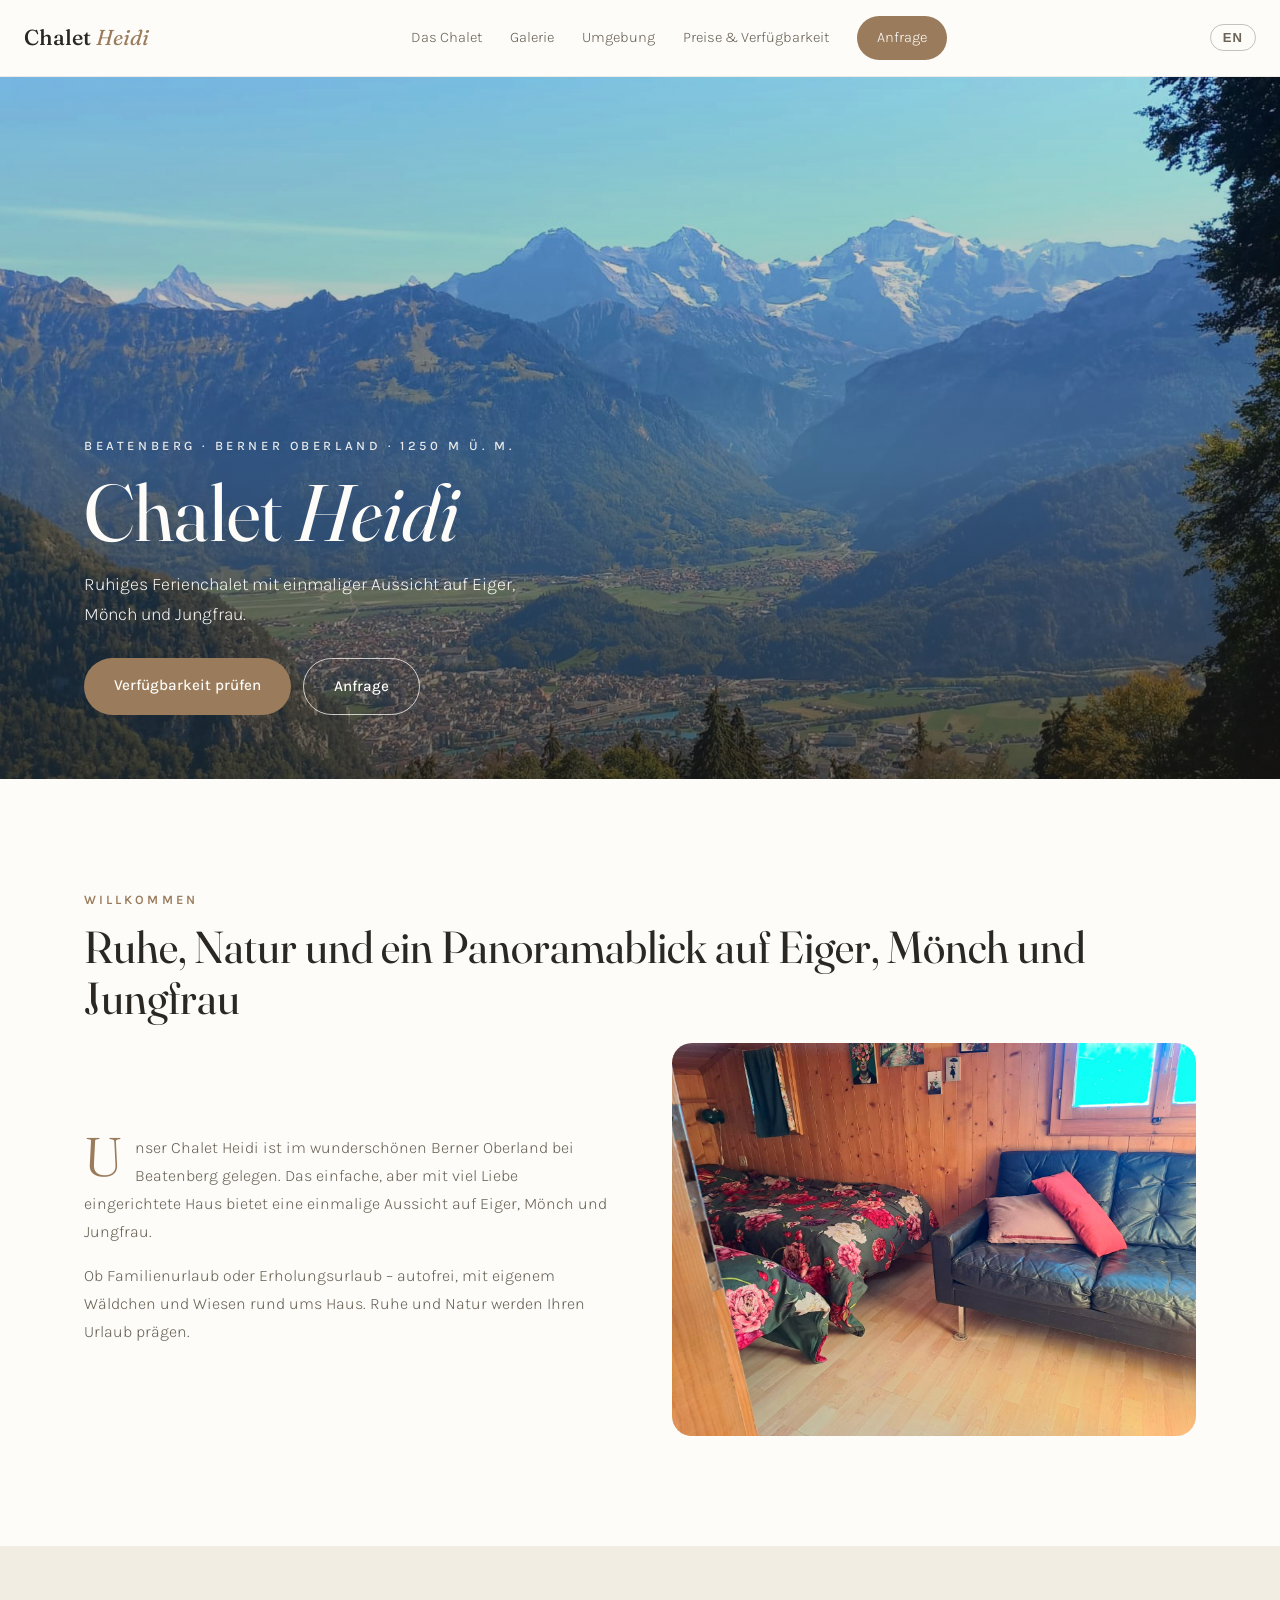
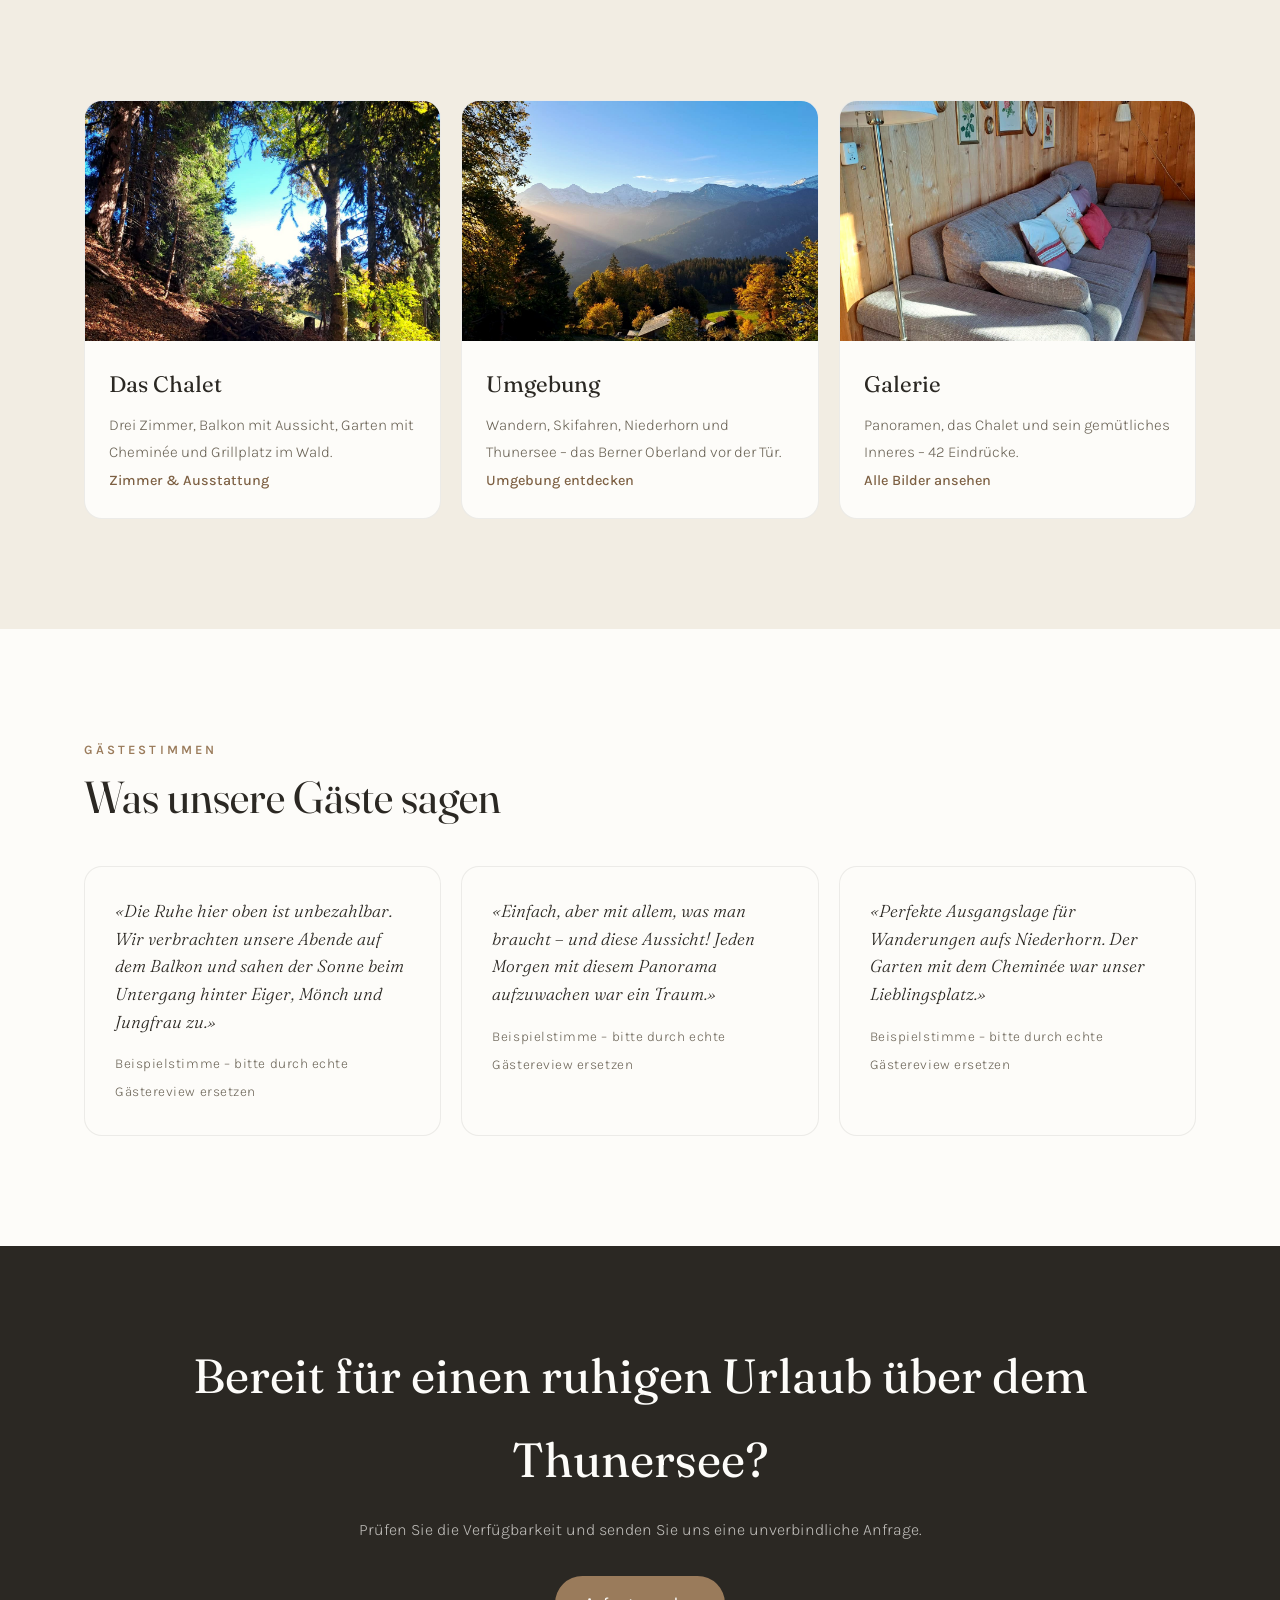
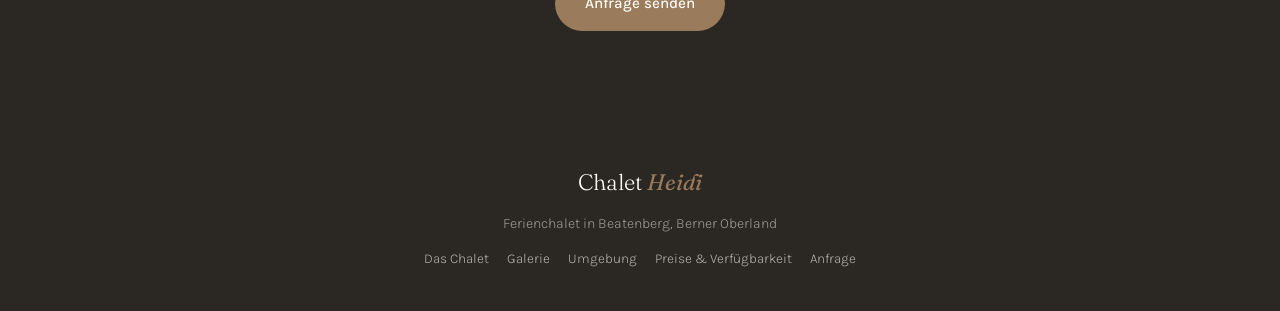
==== commit 31c70a6a: "Multi-Page-Website: Start, Chalet, Galerie, Umgebung, Preise & Verfuegbarkeit, Kontakt mit Karte; wa" ====
--- a/index.html
+++ b/index.html
@@ -7,169 +7,131 @@
 <meta name="description" content="Chalet Heidi in Beatenberg: ruhiges Ferienchalet mit einmaliger Aussicht auf Eiger, Mönch und Jungfrau. Jetzt Verfügbarkeit prüfen und anfragen.">
 <link rel="preconnect" href="https://fonts.googleapis.com">
 <link rel="preconnect" href="https://fonts.gstatic.com" crossorigin>
-<link href="https://fonts.googleapis.com/css2?family=Fraunces:ital,opsz,wght@0,9..144,400;0,9..144,500;0,9..144,600;1,9..144,400;1,9..144,500&family=Karla:wght@300;400;500;600&display=swap" rel="stylesheet">
+<link href="https://fonts.googleapis.com/css2?family=Fraunces:ital,opsz,wght@0,9..144,400;0,9..144,500;1,9..144,400;1,9..144,500&family=Karla:wght@300;400;500;600&display=swap" rel="stylesheet">
 <link rel="stylesheet" href="css/style.css">
 </head>
 <body>
 
 <header class="nav">
-  <a class="brand" href="#top">Chalet <em>Heidi</em></a>
-  <nav class="nav-links" id="navLinks">
-    <a href="#chalet" data-i18n="nav_chalet">Das Chalet</a>
-    <a href="#galerie" data-i18n="nav_gallery">Galerie</a>
-    <a href="#lage" data-i18n="nav_location">Lage</a>
-    <a href="#anfrage" data-i18n="nav_availability">Anfrage</a>
-  </nav>
-  <div class="nav-right">
-    <button class="lang-toggle" id="langToggle" aria-label="Sprache wechseln">EN</button>
-    <button class="burger" id="burger" aria-label="Menü">
-      <span></span><span></span><span></span>
-    </button>
+  <div class="nav-inner">
+    <a class="brand" href="index.html">Chalet <em>Heidi</em></a>
+    <nav class="nav-links" id="navLinks">
+      <a href="chalet.html" data-i18n="nav_chalet">Das Chalet</a>
+      <a href="galerie.html" data-i18n="nav_gallery">Galerie</a>
+      <a href="umgebung.html" data-i18n="nav_area">Umgebung</a>
+      <a href="preise.html" data-i18n="nav_prices">Preise &amp; Verfügbarkeit</a>
+      <a href="kontakt.html" class="cta" data-i18n="nav_contact">Anfrage</a>
+    </nav>
+    <div class="nav-right">
+      <button class="lang-toggle" id="langToggle" aria-label="Sprache wechseln">EN</button>
+      <button class="burger" id="burger" aria-label="Menü"><span></span><span></span><span></span></button>
+    </div>
   </div>
 </header>
 
-<section class="hero" id="top">
-  <div class="hero-left">
-    <p class="hero-kicker" data-i18n="hero_kicker">Beatenberg · 1250 m ü. M.</p>
-    <h1>Chalet<br><em>Heidi</em></h1>
-    <p class="hero-sub" data-i18n="hero_sub">Ferienchalet mit einmaliger Aussicht auf Eiger, Mönch und Jungfrau</p>
+<section class="hero">
+  <img src="images/photo-34.jpg" alt="Bergpanorama Eiger Mönch Jungfrau von Beatenberg">
+  <div class="hero-content">
+    <p class="hero-kicker" data-i18n="hero_kicker">Beatenberg · Berner Oberland · 1250 m ü. M.</p>
+    <h1>Chalet <em>Heidi</em></h1>
+    <p class="hero-sub" data-i18n="hero_sub">Ruhiges Ferienchalet mit einmaliger Aussicht auf Eiger, Mönch und Jungfrau.</p>
     <div class="hero-actions">
-      <a href="#anfrage" class="btn btn-primary" data-i18n="hero_btn_book">Anfrage senden</a>
-      <a href="#galerie" class="btn btn-ghost" data-i18n="hero_btn_availability">Bilder ansehen</a>
-    </div>
-    <ul class="hero-facts">
-      <li><strong>1250 m</strong><span data-i18n="fact_altitude">Höhenlage</span></li>
-      <li><strong>15 min</strong><span data-i18n="fact_interlaken">von Interlaken</span></li>
-      <li><strong>3</strong><span data-i18n="fact_rooms">Zimmer</span></li>
-    </ul>
-  </div>
-  <div class="hero-right">
-    <img src="images/photo-34.jpg" alt="Bergpanorama Eiger Mönch Jungfrau von Beatenberg">
-  </div>
-</section>
-
-<div class="marquee" aria-hidden="true">
-  <div class="marquee-track">
-    <span>Eiger · Mönch · Jungfrau · Beatenberg · Berner Oberland · Thunersee · Ruhe · Natur ·&nbsp;</span>
-    <span>Eiger · Mönch · Jungfrau · Beatenberg · Berner Oberland · Thunersee · Ruhe · Natur ·&nbsp;</span>
-  </div>
-</div>
-
-<section class="chapter" id="chalet">
-  <div class="chapter-head">
-    <span class="chapter-num">01</span>
-    <div>
-      <p class="eyebrow" data-i18n="chalet_eyebrow">Willkommen</p>
-      <h2 class="section-title" data-i18n="chalet_title">Was Sie an dieser Unterkunft lieben werden</h2>
-    </div>
-  </div>
-  <div class="two-col">
-    <div class="chalet-text">
-      <p data-i18n="chalet_p1">Unser Chalet Heidi ist im wunderschönen Berner Oberland bei Beatenberg gelegen. Das einfache, aber mit viel Liebe eingerichtete Haus bietet eine einmalige Aussicht auf Eiger, Mönch und Jungfrau.</p>
-      <p data-i18n="chalet_p2">Ob Familienurlaub oder Erholungsurlaub – autofrei und mit eigenem Wäldchen – Chalet Heidi ist die perfekte Unterkunft, um das malerische Berner Oberland zu entdecken. Ruhe und Natur werden Ihren Urlaub prägen.</p>
-      <p data-i18n="chalet_p3">Das Chalet ist sehr ruhig inmitten der Natur gelegen, rund ums Haus erstrecken sich Wiesen. Der Garten mit Cheminée und Grillplatz im Wald lädt zum Verweilen ein.</p>
-    </div>
-    <div class="feature-card">
-      <h3 data-i18n="features_title">Ausstattung</h3>
-      <ul class="feature-list">
-        <li data-i18n="feature_1">3 Zimmer im 1. Stock mit Bad und WC</li>
-        <li data-i18n="feature_2">Wohnzimmer mit TV im Erdgeschoss</li>
-        <li data-i18n="feature_3">Schlafzimmer und Küche im Erdgeschoss</li>
-        <li data-i18n="feature_4">Dusche/WC im Erdgeschoss</li>
-        <li data-i18n="feature_5">Balkon mit schöner Aussicht</li>
-        <li data-i18n="feature_6">Garten mit Cheminée und Grillplatz im Wald</li>
-        <li data-i18n="feature_7">Einfache Küche mit allem, was man braucht</li>
-        <li data-i18n="feature_8">Eigenes Wäldchen, autofrei</li>
-      </ul>
+      <a href="preise.html" class="btn btn-primary" data-i18n="hero_btn">Verfügbarkeit prüfen</a>
+      <a href="kontakt.html" class="btn btn-outline" data-i18n="nav_contact">Anfrage</a>
     </div>
   </div>
 </section>
 
-<section class="chapter chapter-dark" id="galerie">
-  <div class="chapter-head">
-    <span class="chapter-num">02</span>
-    <div>
-      <p class="eyebrow" data-i18n="gallery_eyebrow">Bilder</p>
-      <h2 class="section-title" data-i18n="gallery_title">Galerie</h2>
+<section class="section">
+  <div class="wrap">
+    <p class="eyebrow" data-i18n="intro_eyebrow">Willkommen</p>
+    <h2 class="section-title" data-i18n="intro_title">Ruhe, Natur und ein Panoramablick auf Eiger, Mönch und Jungfrau</h2>
+    <div class="split">
+      <div class="text-col">
+        <p class="drop" data-i18n="intro_p1">Unser Chalet Heidi ist im wunderschönen Berner Oberland bei Beatenberg gelegen. Das einfache, aber mit viel Liebe eingerichtete Haus bietet eine einmalige Aussicht auf Eiger, Mönch und Jungfrau.</p>
+        <p data-i18n="intro_p2">Ob Familienurlaub oder Erholungsurlaub – autofrei, mit eigenem Wäldchen und Wiesen rund ums Haus. Ruhe und Natur werden Ihren Urlaub prägen.</p>
+      </div>
+      <img src="images/photo-19.jpg" alt="Chalet Heidi in Beatenberg" loading="lazy">
     </div>
-  </div>
-  <div class="gallery" id="gallery"></div>
-</section>
-
-<section class="chapter" id="lage">
-  <div class="chapter-head">
-    <span class="chapter-num">03</span>
-    <div>
-      <p class="eyebrow" data-i18n="location_eyebrow">Die Umgebung</p>
-      <h2 class="section-title" data-i18n="location_title">Was Sie am Viertel lieben werden</h2>
-    </div>
-  </div>
-  <div class="two-col reverse">
-    <div>
-      <p data-i18n="location_p1">Es gibt nur wenige Nachbarn – Ruhe ist garantiert. Von der nächsten Bushaltestelle laufen Sie zu Fuss ca. 20 Minuten, vom Autoparkplatz ca. 10 Minuten. Die Strecke führt über einen Wanderweg: Rucksack und gute Schuhe sind ein «Muss».</p>
-      <p data-i18n="location_p2">Beatenberg liegt auf ca. 1250 m ü. M., von Interlaken beträgt die Fahrt ca. 15 Minuten. Der Ort ist der ideale Ausgangspunkt für Wanderungen, Ausflüge zum Niederhorn und in die ganze Region Interlaken.</p>
-      <img src="images/photo-35.jpg" alt="Aussicht auf die schneebedeckte Bergwelt" class="location-img" loading="lazy">
-    </div>
-    <img src="images/photo-19.jpg" alt="Chalet Heidi und Umgebung" class="location-img" loading="lazy">
   </div>
 </section>
 
-<section class="chapter chapter-dark" id="anfrage">
-  <div class="chapter-head">
-    <span class="chapter-num">04</span>
-    <div>
-      <p class="eyebrow" data-i18n="cal_eyebrow">Termine &amp; Reservierung</p>
-      <h2 class="section-title" data-i18n="contact_title">Verfügbarkeit &amp; Buchungsanfrage</h2>
-      <p class="cal-hint" data-i18n="cal_hint">Klicken Sie im Kalender auf Anreise und Abreise – die Termine werden automatisch ins Formular übernommen. Belegte Zeiträume sind rot markiert.</p>
+<section class="section section-sand">
+  <div class="wrap">
+    <div class="cards">
+      <a class="card" href="chalet.html">
+        <img src="images/photo-16.jpg" alt="Innenraum des Chalets" loading="lazy">
+        <div class="card-body">
+          <h3 data-i18n="card_chalet_title">Das Chalet</h3>
+          <p data-i18n="card_chalet_text">Drei Zimmer, Balkon mit Aussicht, Garten mit Cheminée und Grillplatz im Wald.</p>
+          <span class="card-more" data-i18n="card_chalet_more">Zimmer &amp; Ausstattung</span>
+        </div>
+      </a>
+      <a class="card" href="umgebung.html">
+        <img src="images/photo-35.jpg" alt="Bergpanorama" loading="lazy">
+        <div class="card-body">
+          <h3 data-i18n="card_area_title">Umgebung</h3>
+          <p data-i18n="card_area_text">Wandern, Skifahren, Niederhorn und Thunersee – das Berner Oberland vor der Tür.</p>
+          <span class="card-more" data-i18n="card_area_more">Umgebung entdecken</span>
+        </div>
+      </a>
+      <a class="card" href="galerie.html">
+        <img src="images/photo-28.jpg" alt="Detail im Chalet" loading="lazy">
+        <div class="card-body">
+          <h3 data-i18n="card_gallery_title">Galerie</h3>
+          <p data-i18n="card_gallery_text">Panoramen, das Chalet und sein gemütliches Inneres – 42 Eindrücke.</p>
+          <span class="card-more" data-i18n="card_gallery_more">Alle Bilder ansehen</span>
+        </div>
+      </a>
     </div>
   </div>
-  <div class="booking-grid">
-    <div class="calendar-wrap">
-      <div class="calendar" id="calendar"></div>
-      <div class="cal-legend">
-        <span><span class="dot dot-free"></span><span data-i18n="legend_free">frei</span></span>
-        <span><span class="dot dot-blocked"></span><span data-i18n="legend_blocked">belegt</span></span>
-        <span><span class="dot dot-selected"></span><span data-i18n="legend_selected">Ihre Auswahl</span></span>
-      </div>
+</section>
+
+<section class="section">
+  <div class="wrap">
+    <p class="eyebrow" data-i18n="quotes_eyebrow">Gästestimmen</p>
+    <h2 class="section-title" data-i18n="quotes_title">Was unsere Gäste sagen</h2>
+    <div class="quotes">
+      <blockquote class="quote">
+        <p data-i18n="quote_1">«Die Ruhe hier oben ist unbezahlbar. Wir verbrachten unsere Abende auf dem Balkon und sahen der Sonne beim Untergang hinter Eiger, Mönch und Jungfrau zu.»</p>
+        <cite data-i18n="quote_1_cite">Beispielstimme – bitte durch echte Gästereview ersetzen</cite>
+      </blockquote>
+      <blockquote class="quote">
+        <p data-i18n="quote_2">«Einfach, aber mit allem, was man braucht – und diese Aussicht! Jeden Morgen mit diesem Panorama aufzuwachen war ein Traum.»</p>
+        <cite data-i18n="quote_2_cite">Beispielstimme – bitte durch echte Gästereview ersetzen</cite>
+      </blockquote>
+      <blockquote class="quote">
+        <p data-i18n="quote_3">«Perfekte Ausgangslage für Wanderungen aufs Niederhorn. Der Garten mit dem Cheminée war unser Lieblingsplatz.»</p>
+        <cite data-i18n="quote_3_cite">Beispielstimme – bitte durch echte Gästereview ersetzen</cite>
+      </blockquote>
     </div>
-    <form id="bookingForm" class="booking-form">
-      <div class="form-row">
-        <label><span data-i18n="form_name">Name</span>
-          <input type="text" id="fName" required>
-        </label>
-        <label><span data-i18n="form_email">E-Mail</span>
-          <input type="email" id="fEmail" required>
-        </label>
-      </div>
-      <div class="form-row two">
-        <label><span data-i18n="form_arrival">Anreise</span>
-          <input type="date" id="fArrival" required>
-        </label>
-        <label><span data-i18n="form_departure">Abreise</span>
-          <input type="date" id="fDeparture" required>
-        </label>
-      </div>
-      <div class="form-row two">
-        <label><span data-i18n="form_guests">Personen</span>
-          <input type="number" id="fGuests" min="1" max="8" value="2" required>
-        </label>
-        <label class="msg-label"><span data-i18n="form_message">Nachricht</span>
-          <textarea id="fMessage" rows="3"></textarea>
-        </label>
-      </div>
-      <p class="form-error" id="formError" hidden data-i18n="form_error">Der gewählte Zeitraum enthält belegte Tage. Bitte wählen Sie andere Termine.</p>
-      <button type="submit" class="btn btn-primary" data-i18n="form_submit">Anfrage senden</button>
-      <p class="form-note" data-i18n="contact_intro">Senden Sie uns Ihre Anfrage – wir melden uns schnellstmöglich bei Ihnen.</p>
-    </form>
+  </div>
+</section>
+
+<section class="cta-band">
+  <div class="wrap">
+    <h2 data-i18n="cta_title">Bereit für einen ruhigen Urlaub über dem Thunersee?</h2>
+    <p data-i18n="cta_text">Prüfen Sie die Verfügbarkeit und senden Sie uns eine unverbindliche Anfrage.</p>
+    <a href="kontakt.html" class="btn btn-primary" data-i18n="cta_btn">Anfrage senden</a>
   </div>
 </section>
 
 <footer class="footer">
-  <p class="footer-brand">Chalet <em>Heidi</em></p>
-  <p data-i18n="footer_region">Beatenberg · Berner Oberland · Schweiz</p>
+  <div class="wrap">
+    <p class="footer-brand">Chalet <em>Heidi</em></p>
+    <p data-i18n="footer_tagline">Ferienchalet in Beatenberg, Berner Oberland</p>
+    <nav>
+      <a href="chalet.html" data-i18n="nav_chalet">Das Chalet</a>
+      <a href="galerie.html" data-i18n="nav_gallery">Galerie</a>
+      <a href="umgebung.html" data-i18n="nav_area">Umgebung</a>
+      <a href="preise.html" data-i18n="nav_prices">Preise &amp; Verfügbarkeit</a>
+      <a href="kontakt.html" data-i18n="nav_contact">Anfrage</a>
+    </nav>
+  </div>
 </footer>
 
 <script src="js/availability.js"></script>
+<script src="js/i18n.js"></script>
 <script src="js/main.js"></script>
 </body>
 </html>
--- a/css/style.css
+++ b/css/style.css
@@ -1,10 +1,11 @@
 :root {
-  --paper: #efe9dd;
-  --paper-2: #e4dcc9;
-  --ink: #232220;
-  --ink-soft: #5d5747;
-  --glacier: #2f5d70;
-  --glacier-deep: #1c3e4e;
+  --white: #fdfcf9;
+  --sand: #f2ede3;
+  --sand-deep: #e7e0d1;
+  --ink: #2b2823;
+  --ink-soft: #6b6457;
+  --larch: #9a7b5b;
+  --larch-deep: #7d6043;
   --danger: #a3423a;
   --serif: "Fraunces", Georgia, serif;
   --sans: "Karla", system-ui, sans-serif;
@@ -17,41 +18,46 @@
 body {
   font-family: var(--sans);
   color: var(--ink);
-  background: var(--paper);
+  background: var(--white);
   line-height: 1.75;
   font-weight: 300;
+  -webkit-font-smoothing: antialiased;
 }
 
 img { display: block; max-width: 100%; }
 
+.wrap { max-width: 1160px; margin: 0 auto; padding: 0 24px; }
+
 .nav {
-  position: fixed;
-  top: 0; left: 0; right: 0;
+  position: sticky;
+  top: 0;
   z-index: 100;
+  background: rgba(253, 252, 249, 0.94);
+  backdrop-filter: blur(12px);
+  border-bottom: 1px solid rgba(43, 40, 35, 0.08);
+}
+
+.nav-inner {
   display: flex;
   align-items: center;
   justify-content: space-between;
-  padding: 16px 36px;
-  background: rgba(239, 233, 221, 0.92);
-  backdrop-filter: blur(12px);
-  border-bottom: 1px solid rgba(35, 34, 32, 0.1);
+  padding: 16px 24px;
+  max-width: 1280px;
+  margin: 0 auto;
 }
 
 .brand {
   font-family: var(--serif);
-  font-size: 1.45rem;
+  font-size: 1.35rem;
   font-weight: 500;
   color: var(--ink);
   text-decoration: none;
-}
-
-.brand em, .footer-brand em, .hero h1 em {
-  font-style: italic;
-  font-weight: 400;
-  color: var(--glacier);
-}
-
-.nav-links { display: flex; gap: 30px; align-items: center; }
+  white-space: nowrap;
+}
+
+.brand em { font-style: italic; font-weight: 400; color: var(--larch); }
+
+.nav-links { display: none; }
 
 .nav-links a {
   color: var(--ink-soft);
@@ -60,28 +66,37 @@
   transition: color 0.2s;
 }
 
-.nav-links a:hover { color: var(--glacier); }
-
-.nav-right { display: flex; align-items: center; gap: 14px; }
+.nav-links a:hover, .nav-links a.active { color: var(--larch-deep); }
+
+.nav-links a.cta {
+  color: var(--white);
+  background: var(--larch);
+  padding: 9px 20px;
+  border-radius: 999px;
+  transition: background 0.2s;
+}
+
+.nav-links a.cta:hover { background: var(--larch-deep); color: var(--white); }
+
+.nav-right { display: flex; align-items: center; gap: 12px; }
 
 .lang-toggle {
-  font-family: var(--sans);
-  font-size: 0.85rem;
+  font-size: 0.82rem;
   font-weight: 600;
   letter-spacing: 0.08em;
   background: none;
-  border: 1px solid rgba(35, 34, 32, 0.3);
+  border: 1px solid rgba(43, 40, 35, 0.28);
   border-radius: 999px;
-  padding: 5px 13px;
+  padding: 5px 12px;
   cursor: pointer;
   color: var(--ink-soft);
   transition: all 0.2s;
 }
 
-.lang-toggle:hover { border-color: var(--glacier); color: var(--glacier); }
+.lang-toggle:hover { border-color: var(--larch); color: var(--larch-deep); }
 
 .burger {
-  display: none;
+  display: flex;
   flex-direction: column;
   gap: 5px;
   background: none;
@@ -93,493 +108,531 @@
 .burger span { width: 22px; height: 2px; background: var(--ink); }
 
 .hero {
-  display: grid;
-  grid-template-columns: 44% 56%;
-  min-height: 100vh;
-  padding-top: 64px;
-}
-
-.hero-left {
-  display: flex;
-  flex-direction: column;
-  justify-content: center;
-  padding: 110px 56px 56px 48px;
+  position: relative;
+  min-height: 78vh;
+  display: flex;
+  align-items: flex-end;
+  overflow: hidden;
+}
+
+.hero img {
+  position: absolute;
+  inset: 0;
+  width: 100%;
+  height: 100%;
+  object-fit: cover;
+}
+
+.hero::after {
+  content: "";
+  position: absolute;
+  inset: 0;
+  background: linear-gradient(180deg, rgba(30, 28, 24, 0.1), rgba(30, 28, 24, 0.62));
+}
+
+.hero-content {
+  position: relative;
+  z-index: 1;
+  width: 100%;
+  color: var(--white);
+  padding: 0 24px 48px;
+  max-width: 1160px;
+  margin: 0 auto;
 }
 
 .hero-kicker {
-  font-size: 0.82rem;
-  letter-spacing: 0.3em;
+  font-size: 0.8rem;
+  letter-spacing: 0.28em;
   text-transform: uppercase;
-  font-weight: 600;
-  color: var(--glacier);
+  font-weight: 500;
+  opacity: 0.9;
 }
 
 .hero h1 {
   font-family: var(--serif);
-  font-size: clamp(4rem, 8vw, 6.8rem);
   font-weight: 400;
   font-variation-settings: "opsz" 144;
-  line-height: 0.98;
-  margin: 18px 0 20px;
-}
-
-.hero-sub {
-  font-size: 1.15rem;
-  color: var(--ink-soft);
-  max-width: 420px;
-  margin-bottom: 34px;
-}
-
-.hero-actions { display: flex; gap: 14px; flex-wrap: wrap; }
+  font-size: clamp(2.8rem, 8vw, 5rem);
+  line-height: 1.04;
+  margin: 14px 0 14px;
+}
+
+.hero h1 em { font-style: italic; font-weight: 400; }
+
+.hero-sub { font-size: 1.1rem; opacity: 0.95; max-width: 480px; margin-bottom: 28px; }
 
 .btn {
   display: inline-block;
   padding: 14px 30px;
-  border-radius: 10px;
+  border-radius: 999px;
   font-size: 0.95rem;
   font-weight: 500;
-  letter-spacing: 0.02em;
   text-decoration: none;
   cursor: pointer;
   border: none;
   transition: all 0.25s;
 }
 
-.btn-primary { background: var(--glacier); color: var(--paper); }
-
-.btn-primary:hover { background: var(--glacier-deep); }
-
-.btn-ghost {
-  background: none;
-  border: 1px solid rgba(35, 34, 32, 0.35);
-  color: var(--ink);
-}
-
-.btn-ghost:hover { border-color: var(--ink); background: rgba(35, 34, 32, 0.06); }
-
-.hero-facts {
-  list-style: none;
-  display: flex;
-  gap: 36px;
-  margin-top: 56px;
-  padding-top: 26px;
-  border-top: 1px solid rgba(35, 34, 32, 0.15);
-}
-
-.hero-facts li { display: flex; flex-direction: column; }
-
-.hero-facts strong {
-  font-family: var(--serif);
-  font-weight: 500;
-  font-size: 1.5rem;
-  color: var(--ink);
-}
-
-.hero-facts span {
-  font-size: 0.75rem;
-  letter-spacing: 0.14em;
-  text-transform: uppercase;
-  color: var(--ink-soft);
-}
-
-.hero-right { overflow: hidden; }
-
-.hero-right img {
-  width: 100%;
-  height: 100%;
-  object-fit: cover;
-}
-
-.marquee {
-  overflow: hidden;
-  background: var(--ink);
-  color: var(--paper);
-  padding: 13px 0;
-  white-space: nowrap;
-}
-
-.marquee-track {
-  display: inline-flex;
-  animation: slide 40s linear infinite;
-  font-family: var(--serif);
-  font-style: italic;
-  font-size: 1rem;
-  letter-spacing: 0.08em;
-}
-
-@keyframes slide {
-  from { transform: translateX(0); }
-  to { transform: translateX(-50%); }
-}
-
-.chapter { padding: 110px 48px; max-width: 1320px; margin: 0 auto; }
-
-.chapter-dark {
-  max-width: none;
-  background: var(--glacier-deep);
-  color: var(--paper);
-}
-
-.chapter-dark > * { max-width: 1320px; margin-left: auto; margin-right: auto; }
-
-.chapter-head {
-  display: flex;
-  gap: 28px;
-  align-items: flex-start;
-  margin-bottom: 52px;
-}
-
-.chapter-num {
-  font-family: var(--serif);
-  font-size: clamp(3rem, 6vw, 4.6rem);
-  font-weight: 400;
-  line-height: 1;
-  color: transparent;
-  -webkit-text-stroke: 1.5px rgba(47, 93, 112, 0.65);
-  flex-shrink: 0;
-}
-
-.chapter-dark .chapter-num { -webkit-text-stroke: 1.5px rgba(239, 233, 221, 0.55); }
+.btn-primary { background: var(--larch); color: var(--white); }
+
+.btn-primary:hover { background: var(--larch-deep); }
+
+.btn-outline {
+  border: 1px solid rgba(253, 252, 249, 0.75);
+  color: var(--white);
+}
+
+.btn-outline:hover { background: rgba(253, 252, 249, 0.14); }
+
+.btn-dark { background: var(--ink); color: var(--white); }
+
+.btn-dark:hover { background: var(--larch-deep); }
+
+.hero-actions { display: flex; gap: 12px; flex-wrap: wrap; }
+
+.section { padding: 72px 0; }
+
+.section-sand { background: var(--sand); }
 
 .eyebrow {
   font-size: 0.8rem;
   letter-spacing: 0.24em;
   text-transform: uppercase;
-  color: var(--glacier);
+  color: var(--larch);
   font-weight: 600;
-  margin-bottom: 8px;
-}
-
-.chapter-dark .eyebrow { color: #9ec3d2; }
+  margin-bottom: 10px;
+}
 
 .section-title {
   font-family: var(--serif);
-  font-size: clamp(2rem, 4.5vw, 3.2rem);
   font-weight: 400;
   font-variation-settings: "opsz" 90;
-  line-height: 1.12;
-  max-width: 720px;
-}
-
-.two-col {
+  font-size: clamp(1.9rem, 4.5vw, 2.8rem);
+  line-height: 1.14;
+  margin-bottom: 20px;
+}
+
+.section-title em { font-style: italic; }
+
+.lead { color: var(--ink-soft); font-size: 1.05rem; max-width: 640px; }
+
+.cards {
   display: grid;
-  grid-template-columns: 1.15fr 0.85fr;
-  gap: 56px;
-  align-items: start;
-}
-
-.two-col.reverse { grid-template-columns: 0.9fr 1.1fr; }
-
-.two-col p { margin-bottom: 20px; color: var(--ink-soft); font-size: 1.02rem; }
-
-.chalet-text p:first-child::first-letter {
+  grid-template-columns: 1fr;
+  gap: 20px;
+  margin-top: 44px;
+}
+
+.card {
+  background: var(--white);
+  border: 1px solid rgba(43, 40, 35, 0.08);
+  border-radius: 18px;
+  overflow: hidden;
+  text-decoration: none;
+  color: var(--ink);
+  display: flex;
+  flex-direction: column;
+  transition: transform 0.3s ease, box-shadow 0.3s ease;
+}
+
+.card:hover { transform: translateY(-4px); box-shadow: 0 18px 44px rgba(43, 40, 35, 0.12); }
+
+.card img { width: 100%; height: 240px; object-fit: cover; }
+
+.card-body { padding: 24px; }
+
+.card-body h3 {
+  font-family: var(--serif);
+  font-weight: 400;
+  font-size: 1.4rem;
+  margin-bottom: 8px;
+}
+
+.card-body p { color: var(--ink-soft); font-size: 0.95rem; }
+
+.card-more {
+  margin-top: 14px;
+  color: var(--larch-deep);
+  font-weight: 500;
+  font-size: 0.9rem;
+}
+
+.split {
+  display: grid;
+  grid-template-columns: 1fr;
+  gap: 36px;
+  align-items: center;
+}
+
+.split img {
+  width: 100%;
+  height: 100%;
+  min-height: 300px;
+  object-fit: cover;
+  border-radius: 20px;
+}
+
+.drop::first-letter {
   font-family: var(--serif);
   font-size: 3.4em;
   float: left;
   line-height: 0.85;
   padding-right: 12px;
-  color: var(--glacier);
-}
-
-.feature-card {
-  background: var(--paper-2);
-  border-radius: 20px;
-  padding: 38px;
-}
-
-.feature-card h3 {
-  font-family: var(--serif);
-  font-size: 1.5rem;
-  font-weight: 400;
-  margin-bottom: 20px;
-}
-
-.feature-list { list-style: none; }
-
-.feature-list li {
-  padding: 12px 0 12px 26px;
-  border-bottom: 1px solid rgba(35, 34, 32, 0.1);
+  color: var(--larch);
+}
+
+.split p + p { margin-top: 16px; }
+
+.split .text-col p { color: var(--ink-soft); }
+
+.quotes { display: grid; grid-template-columns: 1fr; gap: 20px; margin-top: 44px; }
+
+.quote {
+  background: var(--white);
+  border: 1px solid rgba(43, 40, 35, 0.08);
+  border-radius: 18px;
+  padding: 30px;
+}
+
+.quote p {
+  font-family: var(--serif);
+  font-style: italic;
+  font-size: 1.08rem;
+  line-height: 1.6;
+  color: var(--ink);
+  margin-bottom: 14px;
+}
+
+.quote cite { font-style: normal; font-size: 0.85rem; color: var(--ink-soft); letter-spacing: 0.04em; }
+
+.amenities {
+  list-style: none;
+  display: grid;
+  grid-template-columns: 1fr;
+  gap: 0;
+  margin-top: 32px;
+  border-top: 1px solid rgba(43, 40, 35, 0.1);
+}
+
+.amenities li {
+  padding: 13px 4px 13px 26px;
+  border-bottom: 1px solid rgba(43, 40, 35, 0.1);
   color: var(--ink-soft);
-  font-size: 0.96rem;
+  font-size: 0.97rem;
   position: relative;
 }
 
-.feature-list li:last-child { border-bottom: none; }
-
-.feature-list li::before {
+.amenities li::before {
   content: "–";
   position: absolute;
   left: 4px;
-  color: var(--glacier);
+  color: var(--larch);
 }
 
 .gallery {
   display: grid;
-  grid-template-columns: repeat(4, 1fr);
+  grid-template-columns: repeat(2, 1fr);
   grid-auto-rows: 150px;
   grid-auto-flow: dense;
-  gap: 14px;
+  gap: 12px;
+  margin-top: 40px;
 }
 
 .gallery img {
   width: 100%;
   height: 100%;
   object-fit: cover;
-  border-radius: 12px;
+  border-radius: 14px;
   cursor: pointer;
-  transition: transform 0.35s ease, opacity 0.35s ease;
+  transition: transform 0.3s ease, opacity 0.3s ease;
 }
 
 .gallery img.tall { grid-row: span 2; }
+
 .gallery img.wide { grid-column: span 2; }
 
-.gallery img:hover { transform: scale(1.02); opacity: 0.9; }
-
-.location-img {
-  border-radius: 20px;
-  margin-top: 28px;
+.gallery img:hover { transform: scale(1.02); opacity: 0.92; }
+
+.price-table {
   width: 100%;
-  height: 320px;
-  object-fit: cover;
-}
-
-.two-col.reverse p + .location-img { margin-top: 0; margin-bottom: 24px; height: 260px; }
-
-.cal-hint {
-  color: rgba(239, 233, 221, 0.75);
-  margin-top: 14px;
-  max-width: 620px;
-}
-
-.booking-grid {
-  display: grid;
-  grid-template-columns: 1.05fr 0.95fr;
-  gap: 36px;
-  align-items: start;
-}
+  border-collapse: collapse;
+  margin-top: 36px;
+  background: var(--white);
+  border-radius: 16px;
+  overflow: hidden;
+  border: 1px solid rgba(43, 40, 35, 0.1);
+}
+
+.price-table th, .price-table td {
+  text-align: left;
+  padding: 16px 20px;
+  border-bottom: 1px solid rgba(43, 40, 35, 0.08);
+  font-size: 0.95rem;
+}
+
+.price-table th {
+  font-family: var(--serif);
+  font-weight: 500;
+  font-size: 1.05rem;
+  background: var(--sand);
+}
+
+.price-table td { color: var(--ink-soft); }
+
+.price-table tr:last-child td { border-bottom: none; }
 
 .calendar-wrap {
-  background: rgba(239, 233, 221, 0.07);
-  border: 1px solid rgba(239, 233, 221, 0.18);
-  border-radius: 20px;
-  padding: 34px;
+  background: var(--white);
+  border: 1px solid rgba(43, 40, 35, 0.1);
+  border-radius: 18px;
+  padding: 26px 18px;
+  margin-top: 40px;
 }
 
 .cal-head {
   display: flex;
   align-items: center;
   justify-content: space-between;
-  margin-bottom: 22px;
+  margin-bottom: 18px;
 }
 
 .cal-title {
   font-family: var(--serif);
-  font-size: 1.55rem;
+  font-size: 1.4rem;
   font-weight: 400;
-  min-width: 220px;
+  min-width: 190px;
   text-align: center;
 }
 
 .cal-nav {
   background: none;
-  border: 1px solid rgba(239, 233, 221, 0.5);
+  border: 1px solid var(--ink);
   border-radius: 999px;
-  width: 42px;
-  height: 42px;
-  font-size: 1.1rem;
-  color: var(--paper);
+  width: 40px;
+  height: 40px;
+  font-size: 1.05rem;
+  color: var(--ink);
   cursor: pointer;
   transition: all 0.2s;
 }
 
-.cal-nav:hover { background: var(--paper); color: var(--glacier-deep); }
-
-.cal-grid {
-  display: grid;
-  grid-template-columns: repeat(7, 1fr);
-  gap: 6px;
-}
+.cal-nav:hover { background: var(--ink); color: var(--white); }
+
+.cal-grid { display: grid; grid-template-columns: repeat(7, 1fr); gap: 5px; }
 
 .cal-dow {
   text-align: center;
-  font-size: 0.75rem;
+  font-size: 0.72rem;
   letter-spacing: 0.08em;
   text-transform: uppercase;
-  color: rgba(239, 233, 221, 0.55);
+  color: var(--ink-soft);
   padding: 8px 0;
   font-weight: 500;
 }
 
 .cal-day {
   aspect-ratio: 1;
-  max-width: 54px;
+  max-width: 48px;
   width: 100%;
   margin: 0 auto;
   display: flex;
   align-items: center;
   justify-content: center;
   border-radius: 999px;
-  font-size: 0.9rem;
-  color: var(--paper);
-  background: rgba(239, 233, 221, 0.09);
+  font-size: 0.85rem;
+  color: var(--ink);
+  background: var(--sand);
   border: 1px solid transparent;
   cursor: pointer;
   transition: all 0.15s;
 }
 
-.cal-day:hover:not(.blocked):not(.past):not(.empty) { border-color: var(--paper); }
+.cal-day:hover:not(.blocked):not(.past):not(.empty) { border-color: var(--larch); }
 
 .cal-day.empty { background: none; cursor: default; }
 
-.cal-day.past { color: rgba(239, 233, 221, 0.3); background: none; cursor: default; }
+.cal-day.past { color: #c9c2b4; background: none; cursor: default; }
 
 .cal-day.blocked {
-  background: rgba(163, 66, 58, 0.35);
-  color: #f0c8c2;
+  background: #f0ddd6;
+  color: var(--danger);
   cursor: not-allowed;
   text-decoration: line-through;
 }
 
-.cal-day.selected { background: var(--paper); color: var(--glacier-deep); font-weight: 600; }
-
-.cal-day.in-range { background: rgba(239, 233, 221, 0.22); border-radius: 10px; }
+.cal-day.selected { background: var(--larch); color: var(--white); font-weight: 600; }
+
+.cal-day.in-range { background: var(--sand-deep); border-radius: 10px; }
 
 .cal-legend {
   display: flex;
-  gap: 24px;
-  margin-top: 26px;
+  gap: 22px;
+  margin-top: 22px;
   flex-wrap: wrap;
-  color: rgba(239, 233, 221, 0.75);
+  color: var(--ink-soft);
+  font-size: 0.86rem;
+}
+
+.cal-legend > span { display: flex; align-items: center; gap: 8px; }
+
+.dot { width: 12px; height: 12px; border-radius: 50%; display: inline-block; }
+
+.dot-free { background: var(--sand); border: 1px solid #cfc6b4; }
+.dot-blocked { background: #f0ddd6; border: 1px solid var(--danger); }
+.dot-selected { background: var(--larch); }
+
+.booking-form {
+  display: flex;
+  flex-direction: column;
+  gap: 18px;
+  background: var(--white);
+  border: 1px solid rgba(43, 40, 35, 0.1);
+  border-radius: 18px;
+  padding: 30px 26px;
+  margin-top: 40px;
+}
+
+.form-row { display: grid; grid-template-columns: 1fr; gap: 18px; }
+
+.booking-form label {
+  display: flex;
+  flex-direction: column;
+  gap: 7px;
   font-size: 0.88rem;
-}
-
-.cal-legend > span { display: flex; align-items: center; gap: 8px; }
-
-.dot { width: 12px; height: 12px; border-radius: 50%; display: inline-block; }
-
-.dot-free { background: rgba(239, 233, 221, 0.09); border: 1px solid rgba(239, 233, 221, 0.4); }
-.dot-blocked { background: rgba(163, 66, 58, 0.5); }
-.dot-selected { background: var(--paper); }
-
-.booking-form {
-  display: flex;
-  flex-direction: column;
-  gap: 20px;
-  background: var(--paper);
-  color: var(--ink);
-  border-radius: 20px;
-  padding: 38px;
-}
-
-.form-row { display: grid; grid-template-columns: 1fr 1fr 1fr; gap: 20px; }
-
-.form-row.two { grid-template-columns: 1fr 1fr; }
-
-.booking-form label {
-  display: flex;
-  flex-direction: column;
-  gap: 8px;
-  font-size: 0.88rem;
-  font-weight: 500;
-}
-
-.msg-label { grid-column: span 1; }
+  font-weight: 500;
+}
 
 .booking-form input,
 .booking-form textarea {
   font-family: var(--sans);
   font-size: 0.95rem;
-  padding: 13px 15px;
-  border: 1px solid rgba(35, 34, 32, 0.2);
+  padding: 12px 14px;
+  border: 1px solid rgba(43, 40, 35, 0.2);
   border-radius: 10px;
-  background: var(--paper-2);
+  background: var(--sand);
   color: var(--ink);
   outline: none;
   transition: border-color 0.2s;
 }
 
 .booking-form input:focus,
-.booking-form textarea:focus { border-color: var(--glacier); }
+.booking-form textarea:focus { border-color: var(--larch); }
 
 .form-error {
   color: var(--danger);
   font-size: 0.9rem;
-  background: #f2e0dc;
+  background: #f6e7e3;
   border-radius: 10px;
   padding: 12px 16px;
 }
 
-.form-note { font-size: 0.85rem; color: var(--ink-soft); }
-
-.footer {
+.map-wrap {
+  border-radius: 18px;
+  overflow: hidden;
+  border: 1px solid rgba(43, 40, 35, 0.1);
+  margin-top: 36px;
+}
+
+.map-wrap iframe { width: 100%; height: 380px; border: 0; display: block; }
+
+.contact-list { list-style: none; margin-top: 28px; }
+
+.contact-list li {
+  padding: 14px 0;
+  border-bottom: 1px solid rgba(43, 40, 35, 0.08);
+  display: flex;
+  flex-direction: column;
+  gap: 2px;
+}
+
+.contact-list li:last-child { border-bottom: none; }
+
+.contact-list .label {
+  font-size: 0.78rem;
+  letter-spacing: 0.14em;
+  text-transform: uppercase;
+  color: var(--ink-soft);
+  font-weight: 500;
+}
+
+.contact-list .value { font-size: 1.02rem; }
+
+.contact-list a { color: var(--larch-deep); text-decoration: none; }
+
+.contact-list a:hover { text-decoration: underline; }
+
+.cta-band {
   background: var(--ink);
+  color: var(--white);
+  padding: 88px 0;
   text-align: center;
-  padding: 60px 0 52px;
-}
+}
+
+.cta-band h2 {
+  font-family: var(--serif);
+  font-weight: 400;
+  font-size: clamp(1.9rem, 4.5vw, 3rem);
+  margin-bottom: 14px;
+}
+
+.cta-band p { color: rgba(253, 252, 249, 0.7); margin-bottom: 32px; }
+
+.footer { background: var(--ink); color: rgba(253, 252, 249, 0.55); padding: 44px 0 40px; font-size: 0.88rem; }
+
+.footer .wrap { display: flex; flex-direction: column; gap: 10px; align-items: center; text-align: center; }
 
 .footer-brand {
   font-family: var(--serif);
-  font-size: 1.8rem;
-  font-weight: 400;
-  color: var(--paper);
-  margin-bottom: 6px;
-}
-
-.footer p:last-child {
-  color: rgba(239, 233, 221, 0.5);
-  font-size: 0.88rem;
-  letter-spacing: 0.06em;
-}
-
-@media (max-width: 1000px) {
-  .hero { grid-template-columns: 1fr; min-height: 0; }
-  .hero-right { height: 52vh; order: -1; }
-  .hero-left { padding: 56px 28px 64px; }
-  .two-col, .two-col.reverse { grid-template-columns: 1fr; }
-  .booking-grid { grid-template-columns: 1fr; }
-  .gallery { grid-template-columns: repeat(2, 1fr); grid-auto-rows: 170px; }
-  .chapter { padding: 80px 28px; }
-}
-
-@media (max-width: 760px) {
-  .nav-links {
-    display: none;
-    position: absolute;
-    top: 100%;
-    left: 0;
-    right: 0;
-    background: var(--paper);
-    flex-direction: column;
-    align-items: flex-start;
-    padding: 24px 32px;
-    gap: 18px;
-    border-bottom: 1px solid rgba(35, 34, 32, 0.12);
-  }
-  .nav-links.open { display: flex; }
-  .burger { display: flex; }
-  .form-row, .form-row.two { grid-template-columns: 1fr; }
-  .calendar-wrap { padding: 22px 12px; }
-  .cal-day { max-width: 40px; font-size: 0.8rem; }
-  .booking-form { padding: 26px; }
-  .feature-card { padding: 26px; }
-  .hero-facts { gap: 22px; flex-wrap: wrap; }
-}
+  font-size: 1.4rem;
+  color: var(--white);
+}
+
+.footer-brand em { font-style: italic; color: var(--larch); font-weight: 400; }
+
+.footer nav { display: flex; flex-wrap: wrap; gap: 18px; justify-content: center; }
+
+.footer nav a { color: rgba(253, 252, 249, 0.65); text-decoration: none; font-size: 0.85rem; }
+
+.footer nav a:hover { color: var(--white); }
 
 .lightbox {
   position: fixed;
   inset: 0;
   z-index: 200;
-  background: rgba(20, 22, 24, 0.93);
+  background: rgba(28, 26, 22, 0.93);
   display: flex;
   align-items: center;
   justify-content: center;
-  padding: 24px;
+  padding: 20px;
   cursor: zoom-out;
 }
 
 .lightbox img {
-  max-width: 92vw;
-  max-height: 88vh;
+  max-width: 94vw;
+  max-height: 90vh;
   border-radius: 12px;
   object-fit: contain;
 }
+
+@media (min-width: 720px) {
+  .burger { display: none; }
+  .nav-links { display: flex; gap: 28px; align-items: center; }
+  .cards { grid-template-columns: repeat(3, 1fr); }
+  .quotes { grid-template-columns: repeat(3, 1fr); }
+  .amenities { grid-template-columns: 1fr 1fr; column-gap: 48px; }
+  .amenities li:nth-child(-n+4) { border-top: 1px solid rgba(43, 40, 35, 0.1); }
+  .form-row { grid-template-columns: 1fr 1fr; }
+  .gallery { grid-auto-rows: 180px; }
+  .hero-content { padding: 0 24px 64px; }
+}
+
+@media (min-width: 960px) {
+  .split { grid-template-columns: 1fr 1fr; gap: 64px; }
+  .split.reverse .text-col { order: 2; }
+  .split.reverse img { order: 1; }
+  .section { padding: 110px 0; }
+  .gallery { grid-template-columns: repeat(4, 1fr); }
+  .form-row.three { grid-template-columns: 1fr 1fr 1fr; }
+  .booking-grid { display: grid; grid-template-columns: 1.05fr 0.95fr; gap: 32px; align-items: start; }
+  .booking-grid .booking-form { margin-top: 40px; }
+}
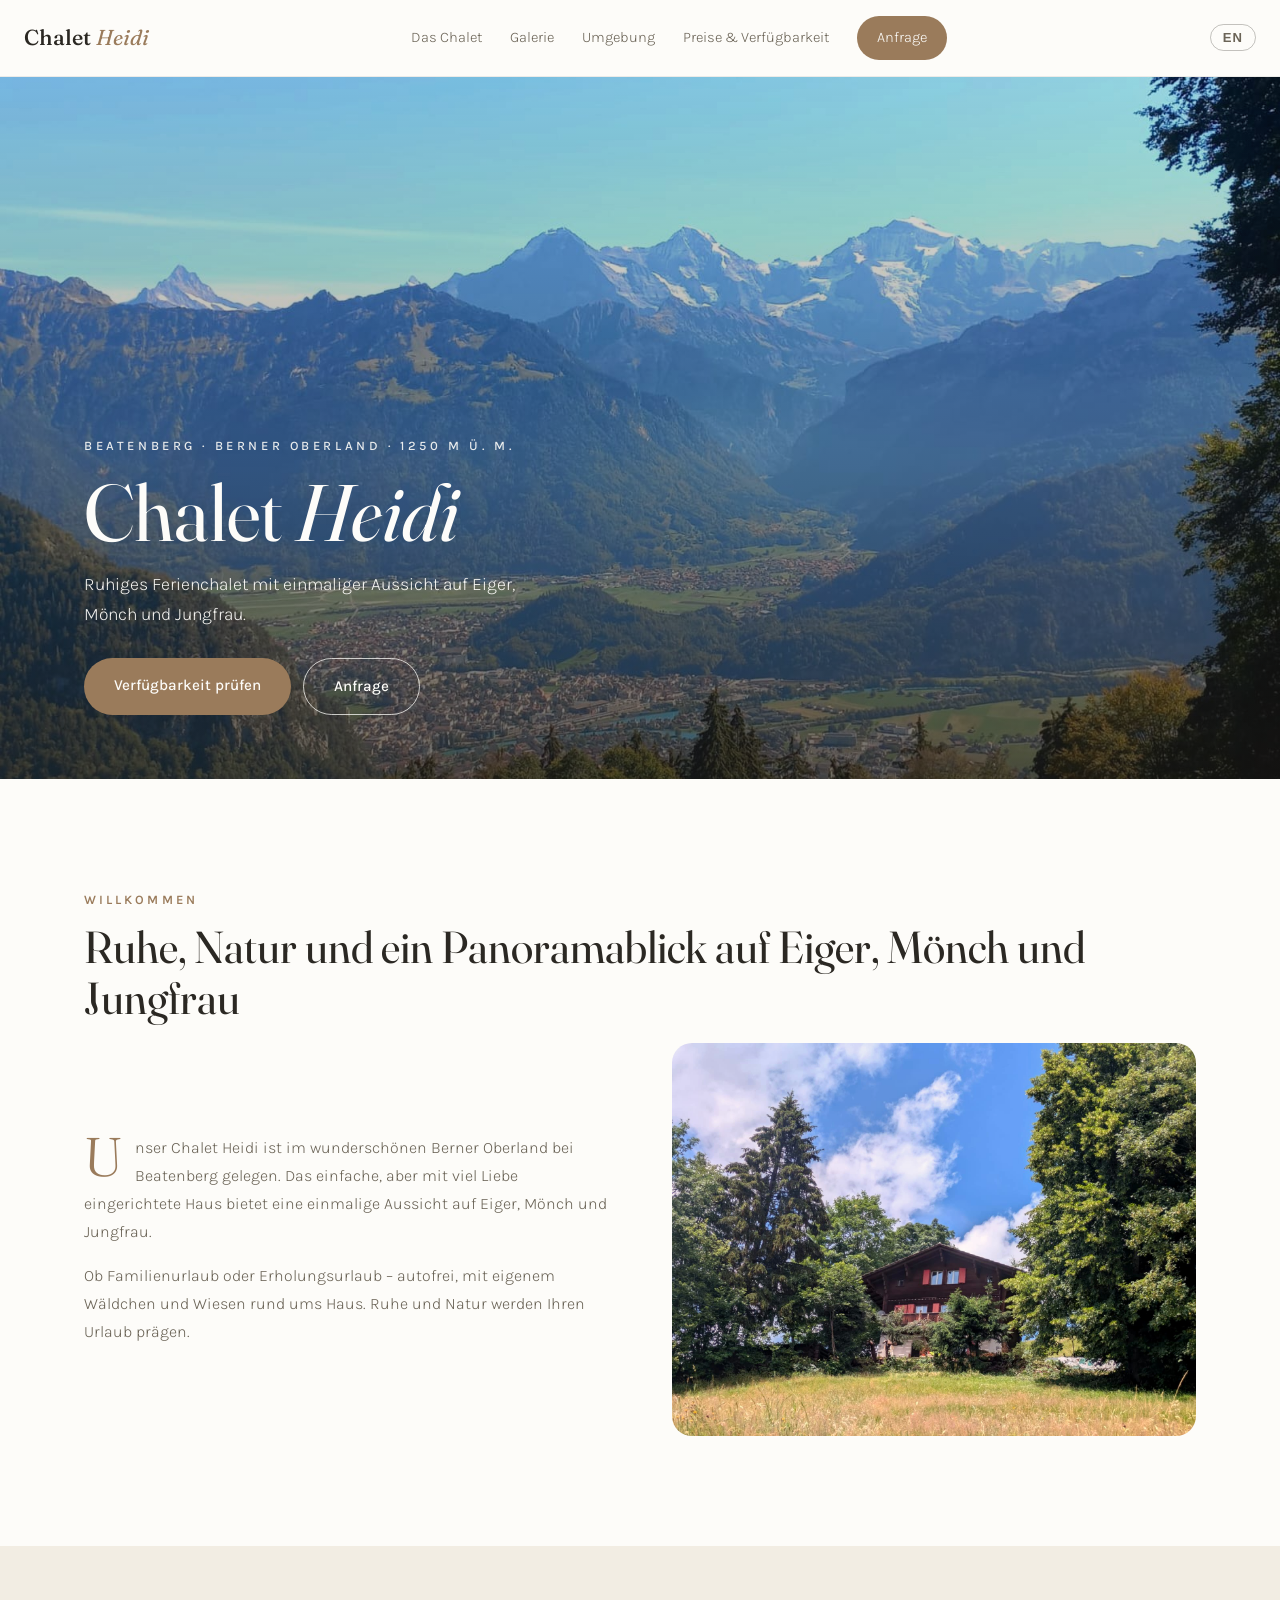
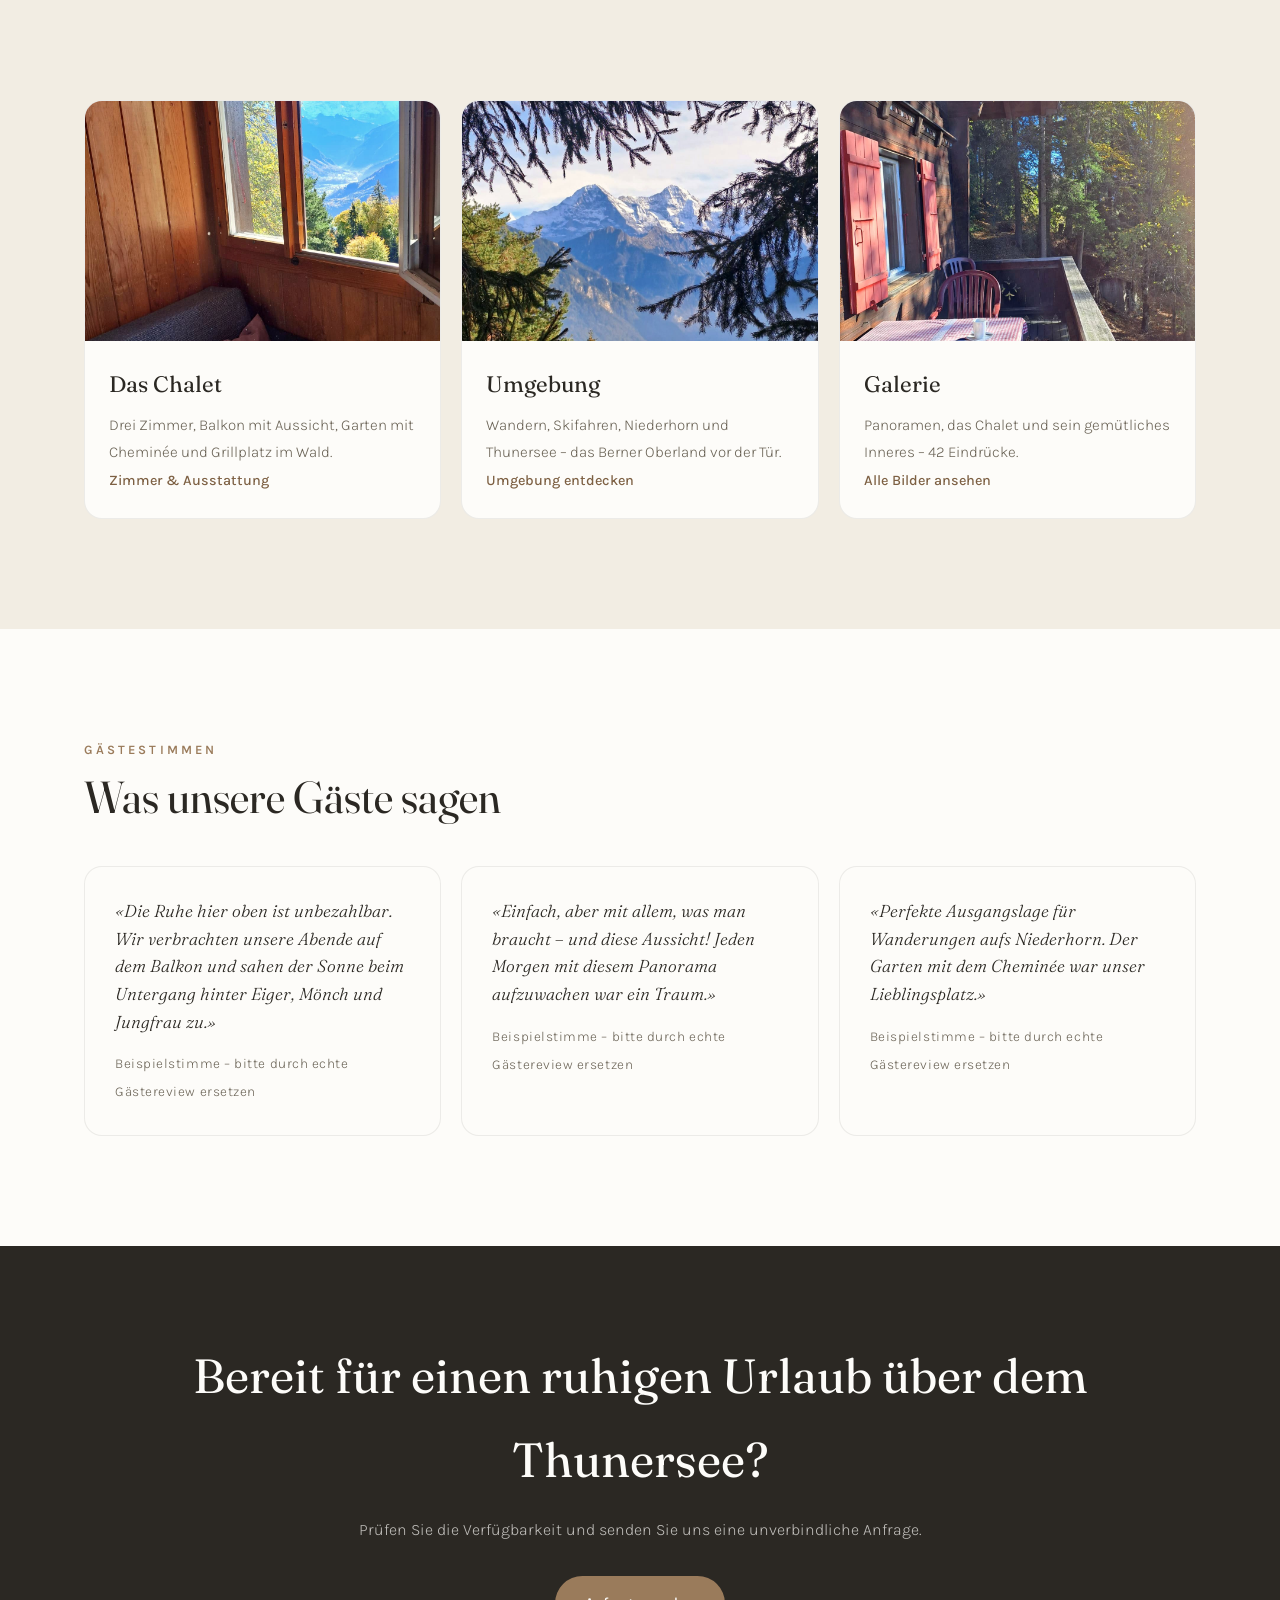
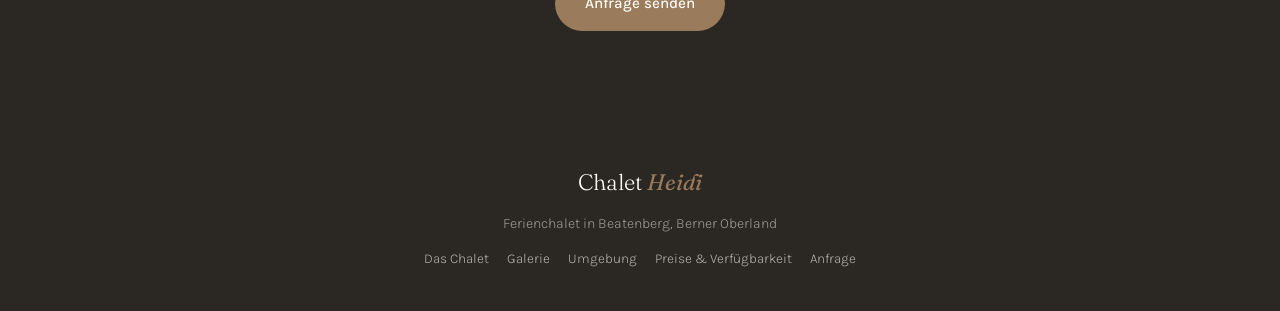
==== commit 42a37722: "Bilder kontextgerecht zuordnen: Aussenansicht/Wohnzimmer/Balkon auf Startseite, Zimmer-Karten mit pa" ====
--- a/index.html
+++ b/index.html
@@ -51,7 +51,7 @@
         <p class="drop" data-i18n="intro_p1">Unser Chalet Heidi ist im wunderschönen Berner Oberland bei Beatenberg gelegen. Das einfache, aber mit viel Liebe eingerichtete Haus bietet eine einmalige Aussicht auf Eiger, Mönch und Jungfrau.</p>
         <p data-i18n="intro_p2">Ob Familienurlaub oder Erholungsurlaub – autofrei, mit eigenem Wäldchen und Wiesen rund ums Haus. Ruhe und Natur werden Ihren Urlaub prägen.</p>
       </div>
-      <img src="images/photo-19.jpg" alt="Chalet Heidi in Beatenberg" loading="lazy">
+      <img src="images/photo-41.jpg" alt="Chalet Heidi in Beatenberg" loading="lazy">
     </div>
   </div>
 </section>
@@ -60,7 +60,7 @@
   <div class="wrap">
     <div class="cards">
       <a class="card" href="chalet.html">
-        <img src="images/photo-16.jpg" alt="Innenraum des Chalets" loading="lazy">
+        <img src="images/photo-22.jpg" alt="Wohnzimmer des Chalets" loading="lazy">
         <div class="card-body">
           <h3 data-i18n="card_chalet_title">Das Chalet</h3>
           <p data-i18n="card_chalet_text">Drei Zimmer, Balkon mit Aussicht, Garten mit Cheminée und Grillplatz im Wald.</p>
@@ -68,7 +68,7 @@
         </div>
       </a>
       <a class="card" href="umgebung.html">
-        <img src="images/photo-35.jpg" alt="Bergpanorama" loading="lazy">
+        <img src="images/photo-37.jpg" alt="Bergpanorama" loading="lazy">
         <div class="card-body">
           <h3 data-i18n="card_area_title">Umgebung</h3>
           <p data-i18n="card_area_text">Wandern, Skifahren, Niederhorn und Thunersee – das Berner Oberland vor der Tür.</p>
@@ -76,7 +76,7 @@
         </div>
       </a>
       <a class="card" href="galerie.html">
-        <img src="images/photo-28.jpg" alt="Detail im Chalet" loading="lazy">
+        <img src="images/photo-32.jpg" alt="Balkon mit Bergpanorama" loading="lazy">
         <div class="card-body">
           <h3 data-i18n="card_gallery_title">Galerie</h3>
           <p data-i18n="card_gallery_text">Panoramen, das Chalet und sein gemütliches Inneres – 42 Eindrücke.</p>
--- a/css/style.css
+++ b/css/style.css
@@ -107,6 +107,21 @@
 
 .burger span { width: 22px; height: 2px; background: var(--ink); }
 
+.nav-links.open {
+  display: flex;
+  position: absolute;
+  top: 100%;
+  left: 0;
+  right: 0;
+  background: var(--white);
+  flex-direction: column;
+  align-items: flex-start;
+  padding: 20px 24px;
+  gap: 14px;
+  border-bottom: 1px solid rgba(43, 40, 35, 0.1);
+  box-shadow: 0 14px 30px rgba(43, 40, 35, 0.08);
+}
+
 .hero {
   position: relative;
   min-height: 78vh;
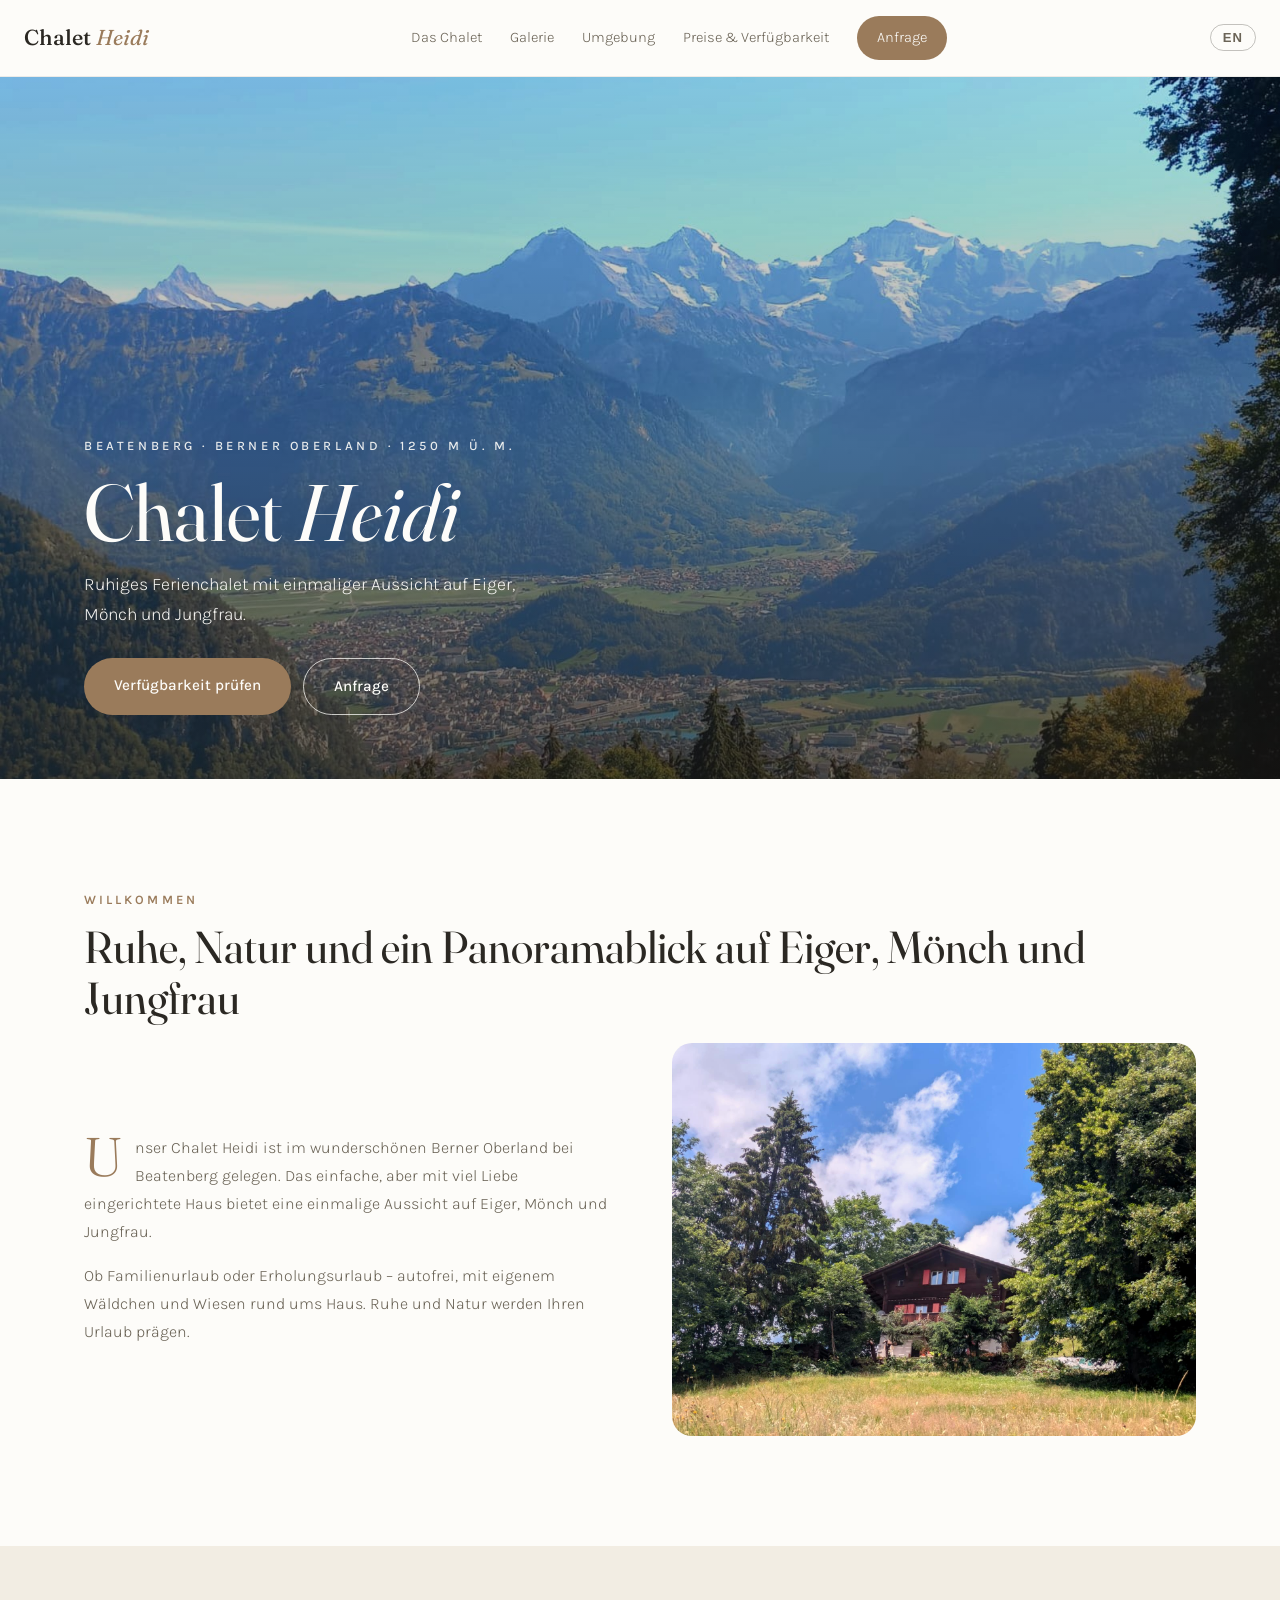
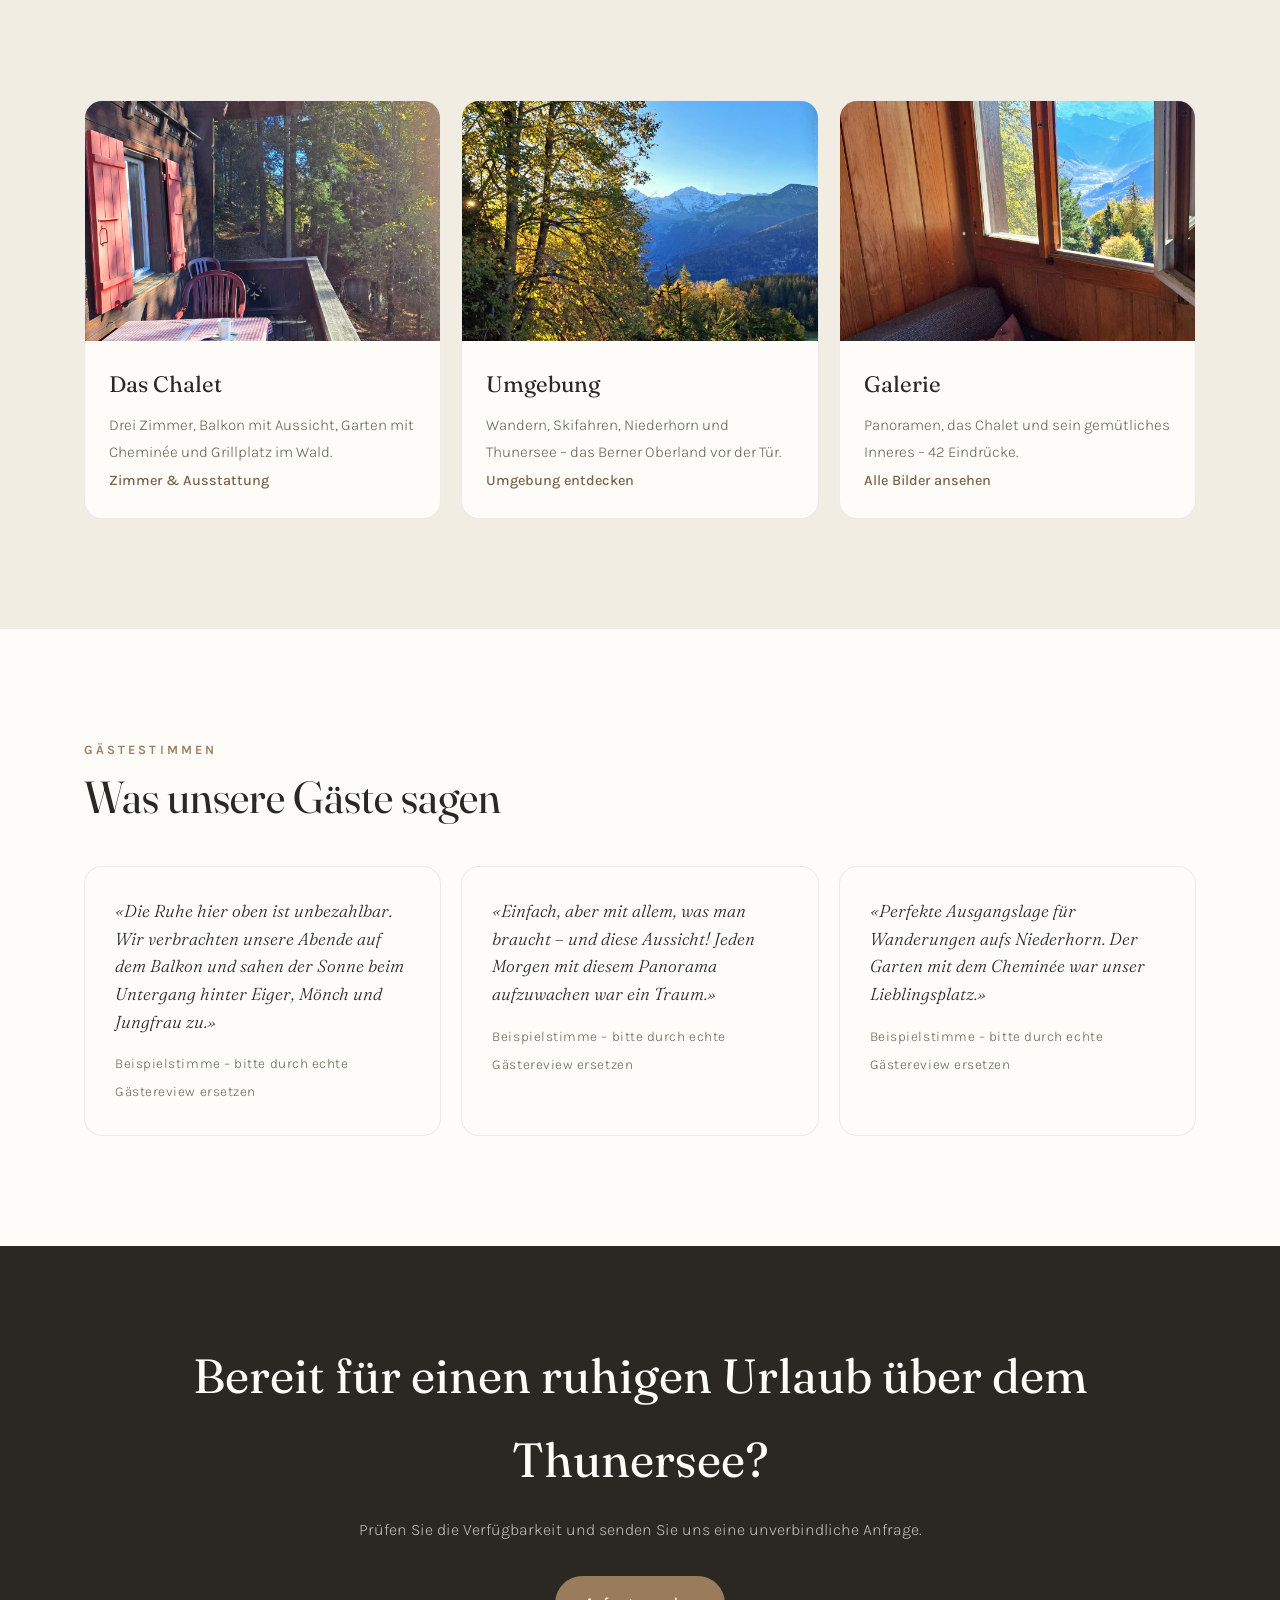
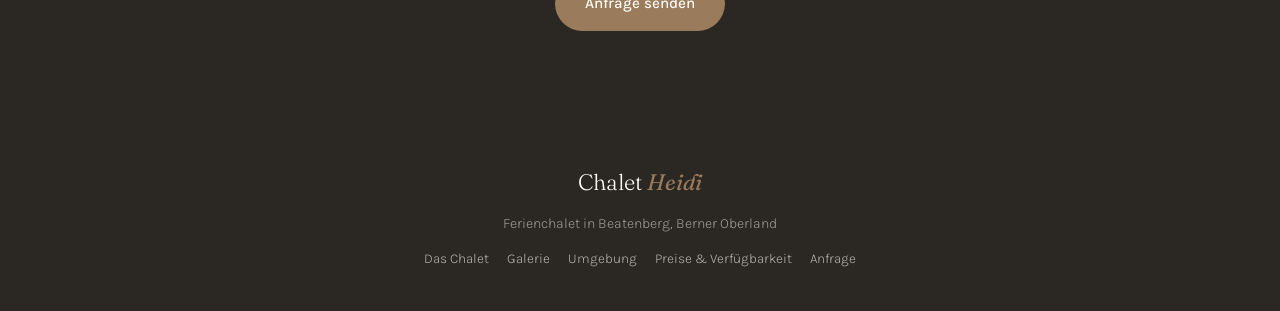
==== commit 9b7db705: "Bildauswahl optimieren: charmanteste Motive auf Start- und Umgebungsseite, Galerie-Reihenfolge nach " ====
--- a/index.html
+++ b/index.html
@@ -60,7 +60,7 @@
   <div class="wrap">
     <div class="cards">
       <a class="card" href="chalet.html">
-        <img src="images/photo-22.jpg" alt="Wohnzimmer des Chalets" loading="lazy">
+        <img src="images/photo-32.jpg" alt="Balkontisch mit Aussicht" loading="lazy">
         <div class="card-body">
           <h3 data-i18n="card_chalet_title">Das Chalet</h3>
           <p data-i18n="card_chalet_text">Drei Zimmer, Balkon mit Aussicht, Garten mit Cheminée und Grillplatz im Wald.</p>
@@ -68,7 +68,7 @@
         </div>
       </a>
       <a class="card" href="umgebung.html">
-        <img src="images/photo-37.jpg" alt="Bergpanorama" loading="lazy">
+        <img src="images/photo-33.jpg" alt="Bergpanorama mit goldenem Baum" loading="lazy">
         <div class="card-body">
           <h3 data-i18n="card_area_title">Umgebung</h3>
           <p data-i18n="card_area_text">Wandern, Skifahren, Niederhorn und Thunersee – das Berner Oberland vor der Tür.</p>
@@ -76,7 +76,7 @@
         </div>
       </a>
       <a class="card" href="galerie.html">
-        <img src="images/photo-32.jpg" alt="Balkon mit Bergpanorama" loading="lazy">
+        <img src="images/photo-22.jpg" alt="Sitzplatz mit Panoramafenster" loading="lazy">
         <div class="card-body">
           <h3 data-i18n="card_gallery_title">Galerie</h3>
           <p data-i18n="card_gallery_text">Panoramen, das Chalet und sein gemütliches Inneres – 42 Eindrücke.</p>
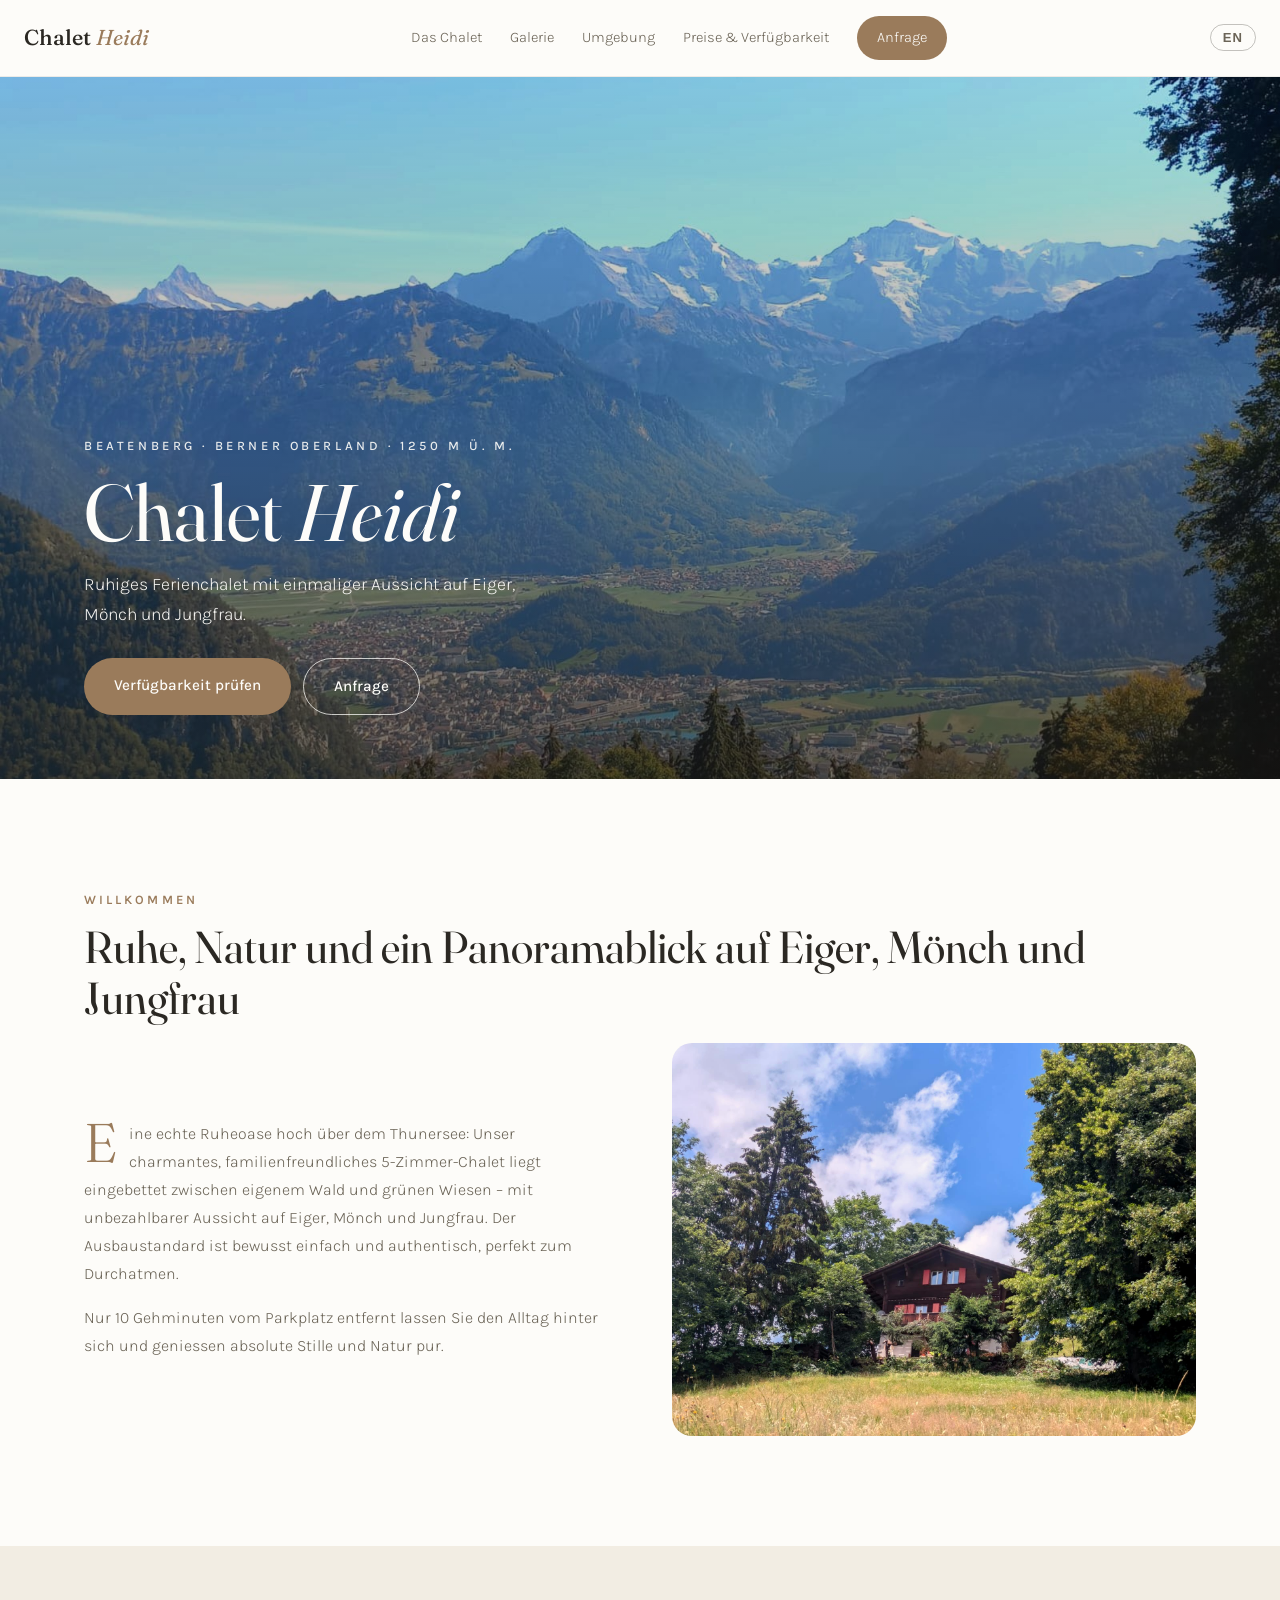
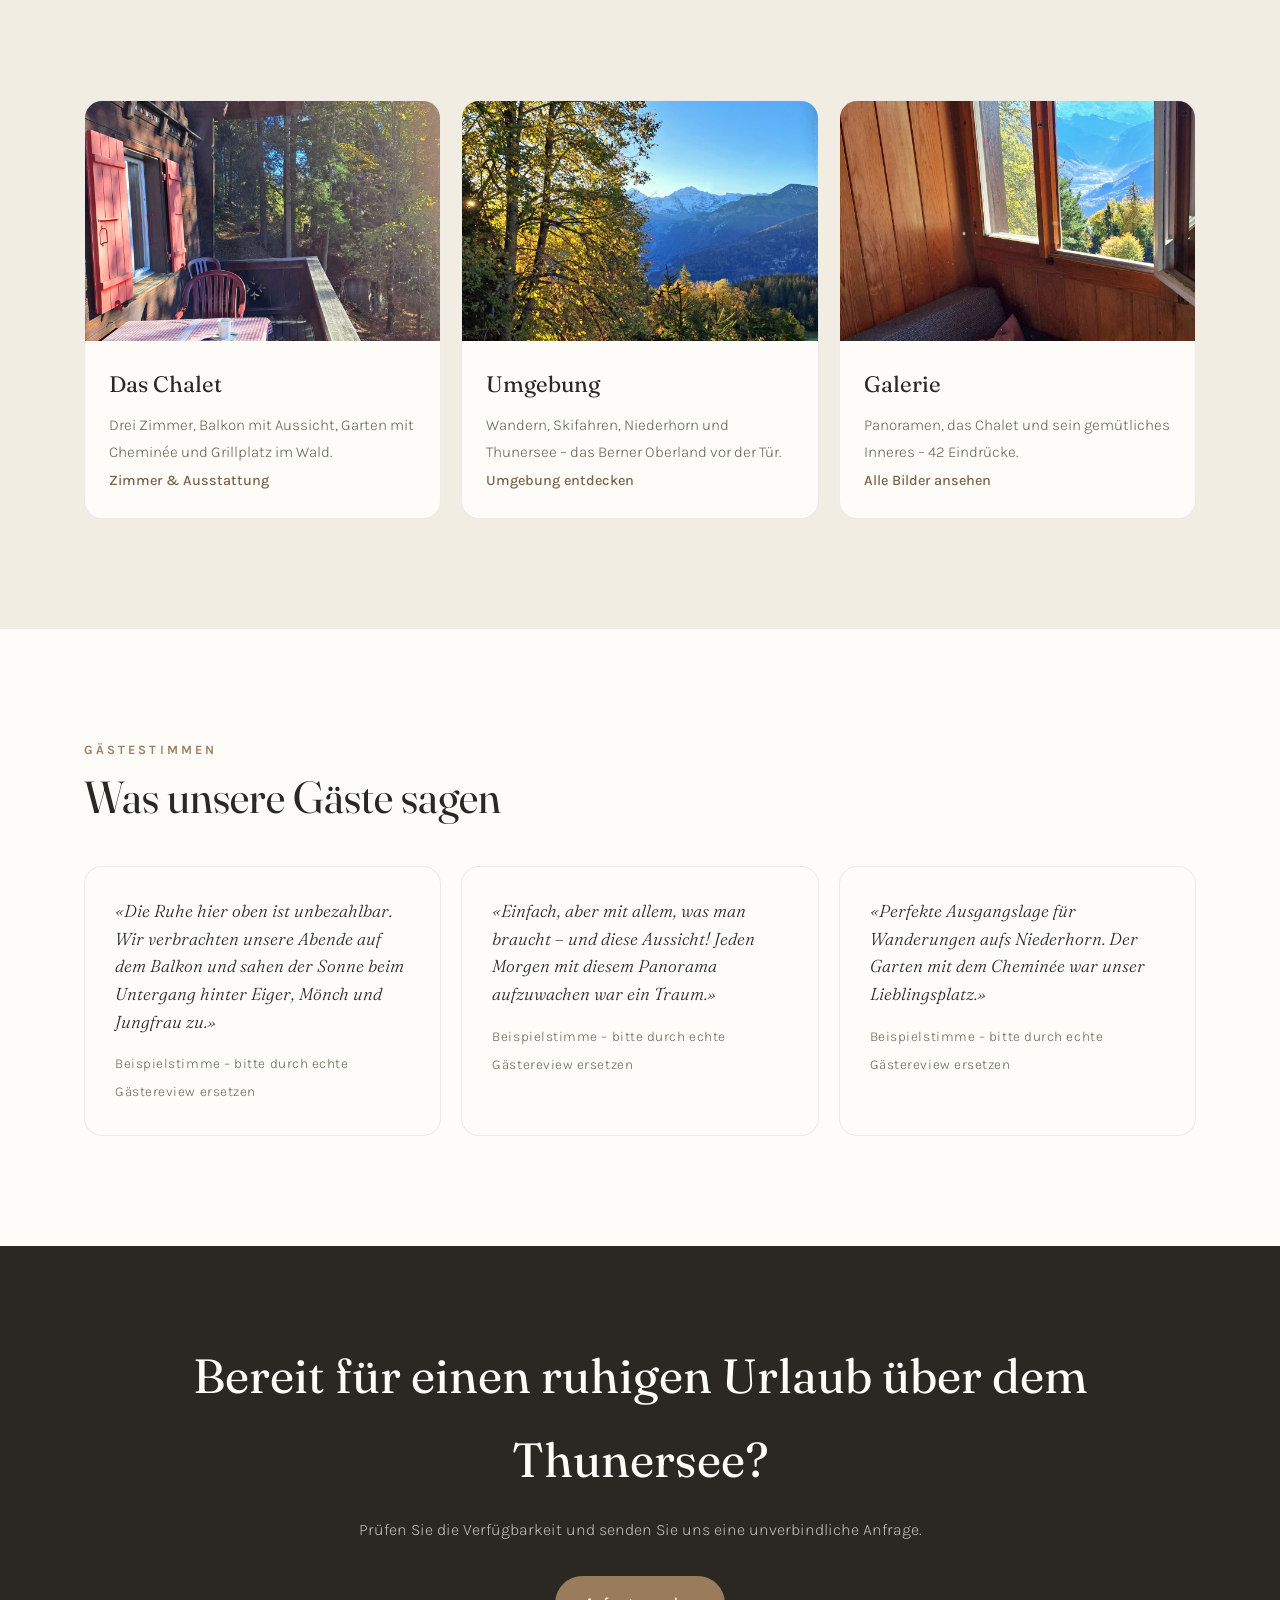
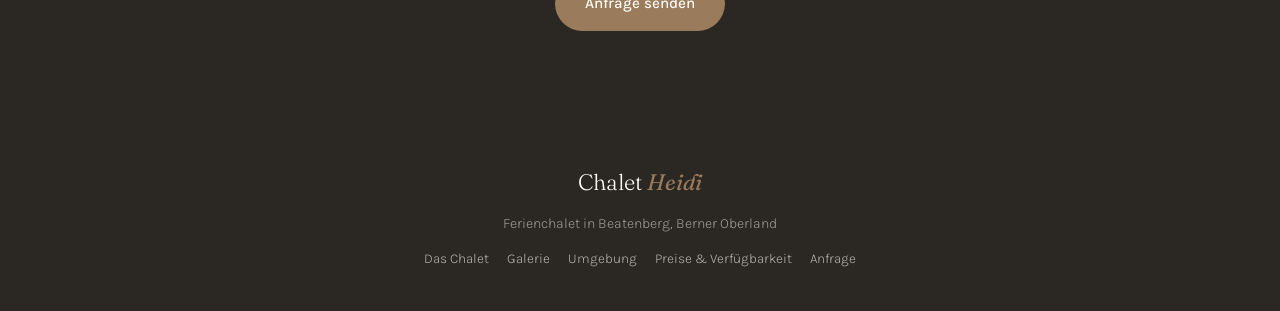
==== commit 6f46b67f: "Echte Inhalte: Ruheoase-Text, 5-Zimmer, Vintage-Bad, Holzheizung, Anreise-Hinweise, echte Preise mit" ====
--- a/index.html
+++ b/index.html
@@ -48,8 +48,8 @@
     <h2 class="section-title" data-i18n="intro_title">Ruhe, Natur und ein Panoramablick auf Eiger, Mönch und Jungfrau</h2>
     <div class="split">
       <div class="text-col">
-        <p class="drop" data-i18n="intro_p1">Unser Chalet Heidi ist im wunderschönen Berner Oberland bei Beatenberg gelegen. Das einfache, aber mit viel Liebe eingerichtete Haus bietet eine einmalige Aussicht auf Eiger, Mönch und Jungfrau.</p>
-        <p data-i18n="intro_p2">Ob Familienurlaub oder Erholungsurlaub – autofrei, mit eigenem Wäldchen und Wiesen rund ums Haus. Ruhe und Natur werden Ihren Urlaub prägen.</p>
+        <p class="drop" data-i18n="intro_p1">Eine echte Ruheoase hoch über dem Thunersee: Unser charmantes, familienfreundliches 5-Zimmer-Chalet liegt eingebettet zwischen eigenem Wald und grünen Wiesen – mit unbezahlbarer Aussicht auf Eiger, Mönch und Jungfrau. Der Ausbaustandard ist bewusst einfach und authentisch, perfekt zum Durchatmen.</p>
+        <p data-i18n="intro_p2">Nur 10 Gehminuten vom Parkplatz entfernt lassen Sie den Alltag hinter sich und geniessen absolute Stille und Natur pur.</p>
       </div>
       <img src="images/photo-41.jpg" alt="Chalet Heidi in Beatenberg" loading="lazy">
     </div>
--- a/css/style.css
+++ b/css/style.css
@@ -254,6 +254,24 @@
 
 .card img { width: 100%; height: 240px; object-fit: cover; }
 
+.card-images {
+  display: grid;
+  grid-template-columns: 1.6fr 1fr;
+  grid-auto-rows: 122px;
+  gap: 4px;
+}
+
+.card-images img { width: 100%; height: 100%; object-fit: cover; display: block; }
+
+.card-images img:first-child { grid-row: span 2; }
+
+.card-images.four {
+  grid-template-columns: 1fr 1fr;
+  grid-auto-rows: 130px;
+}
+
+.card-images.four img:first-child { grid-row: span 1; }
+
 .card-body { padding: 24px; }
 
 .card-body h3 {
